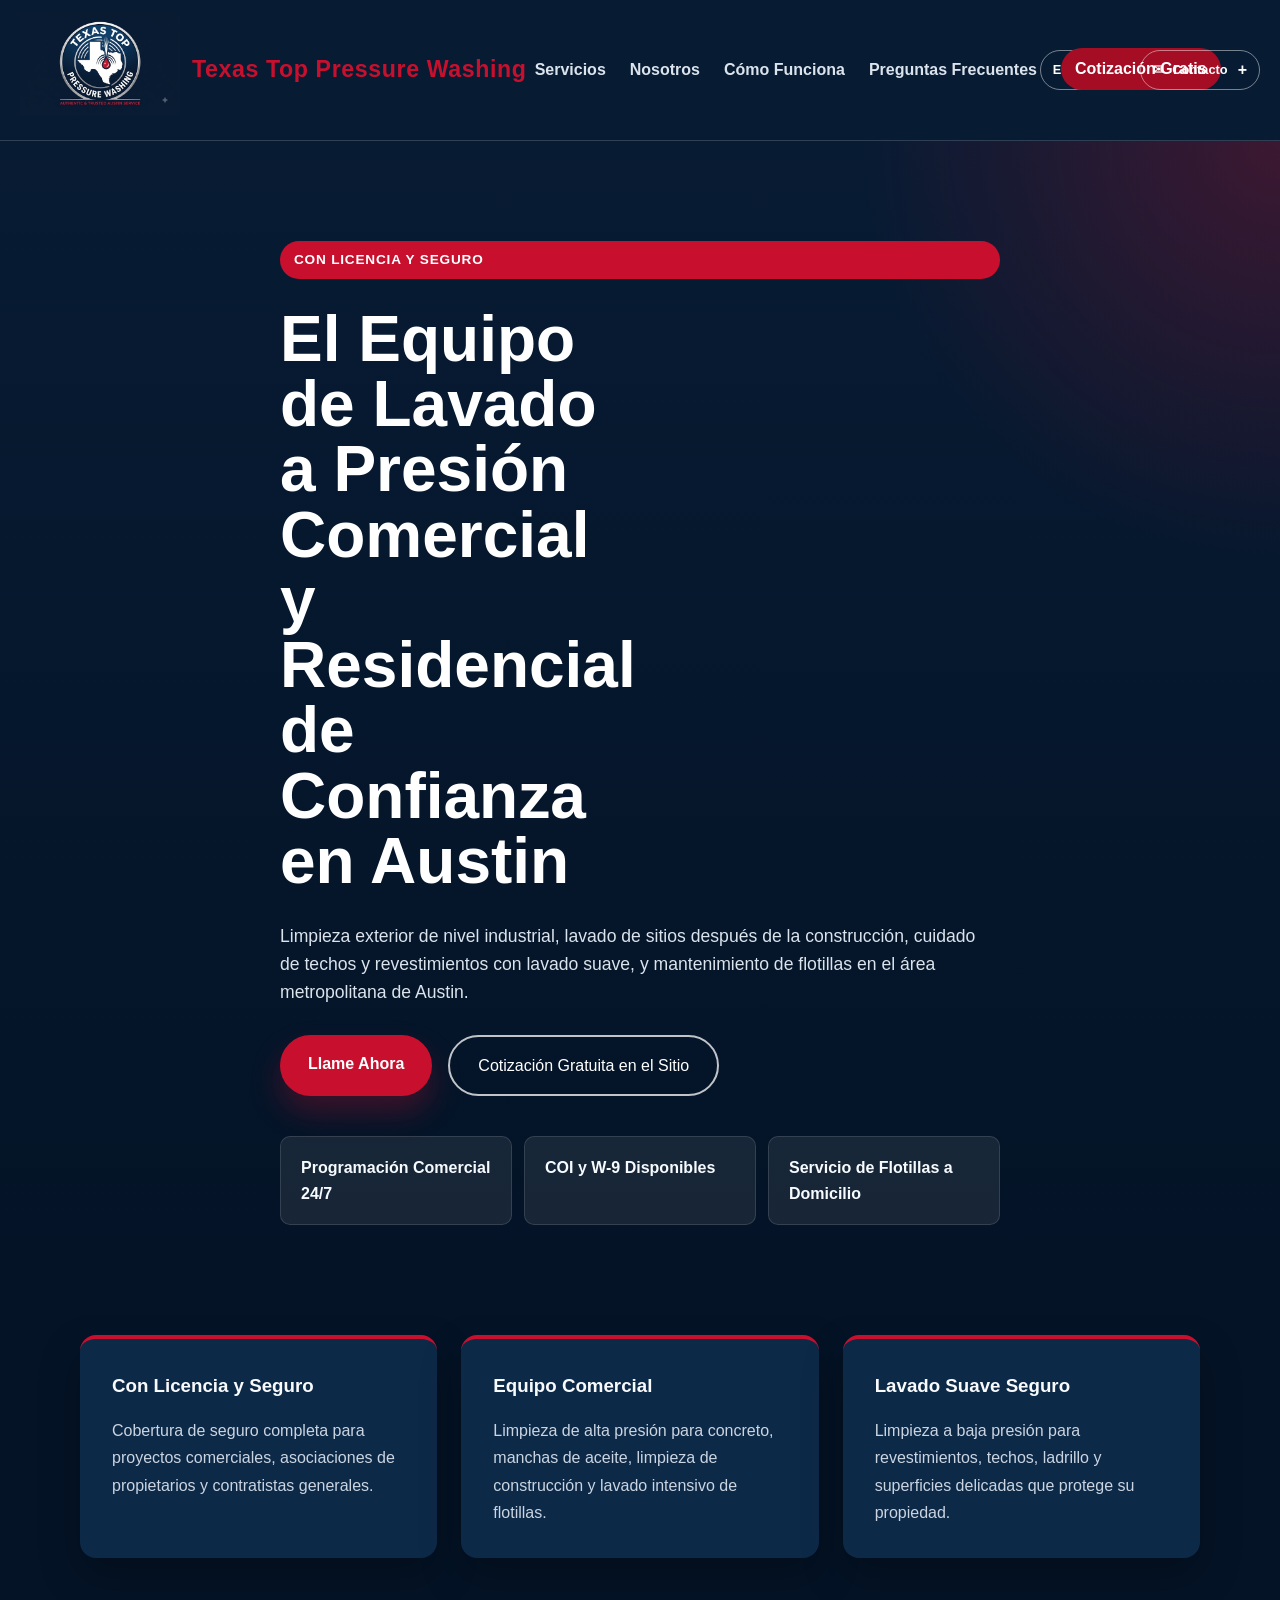
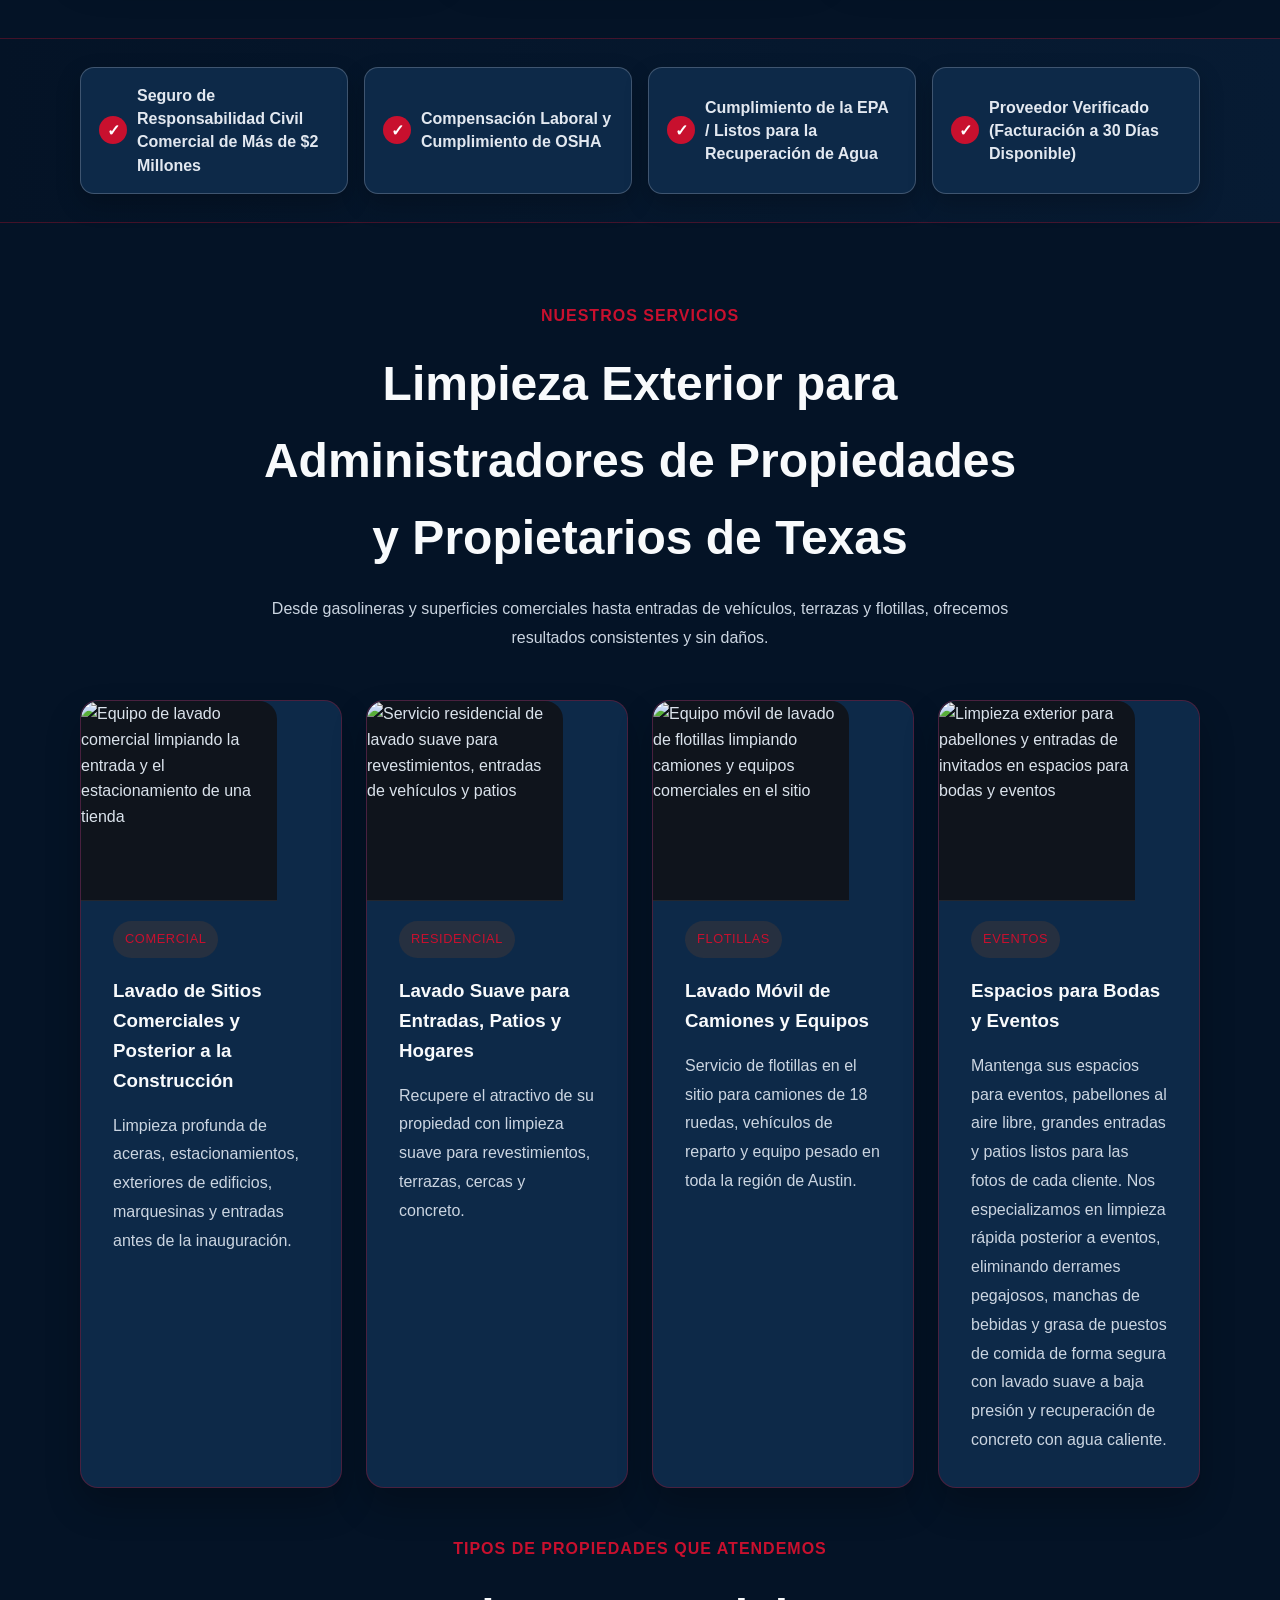
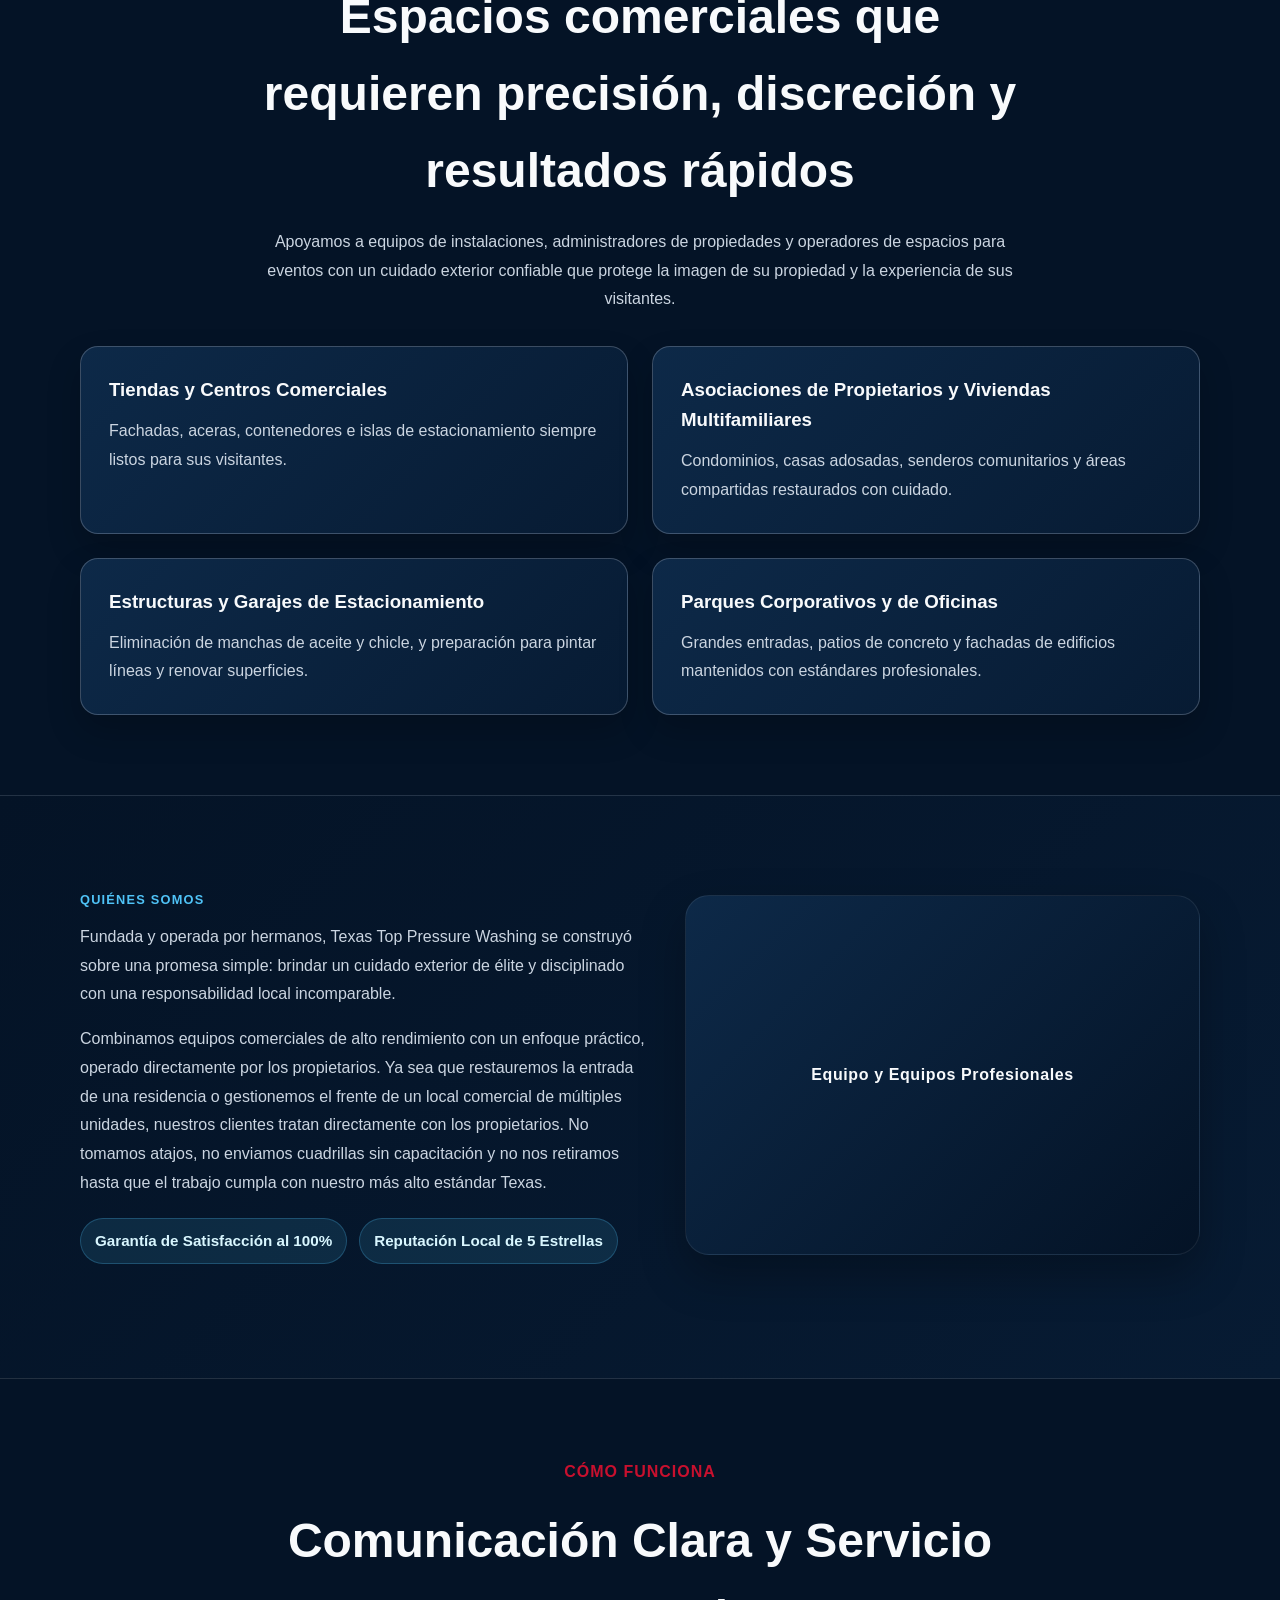
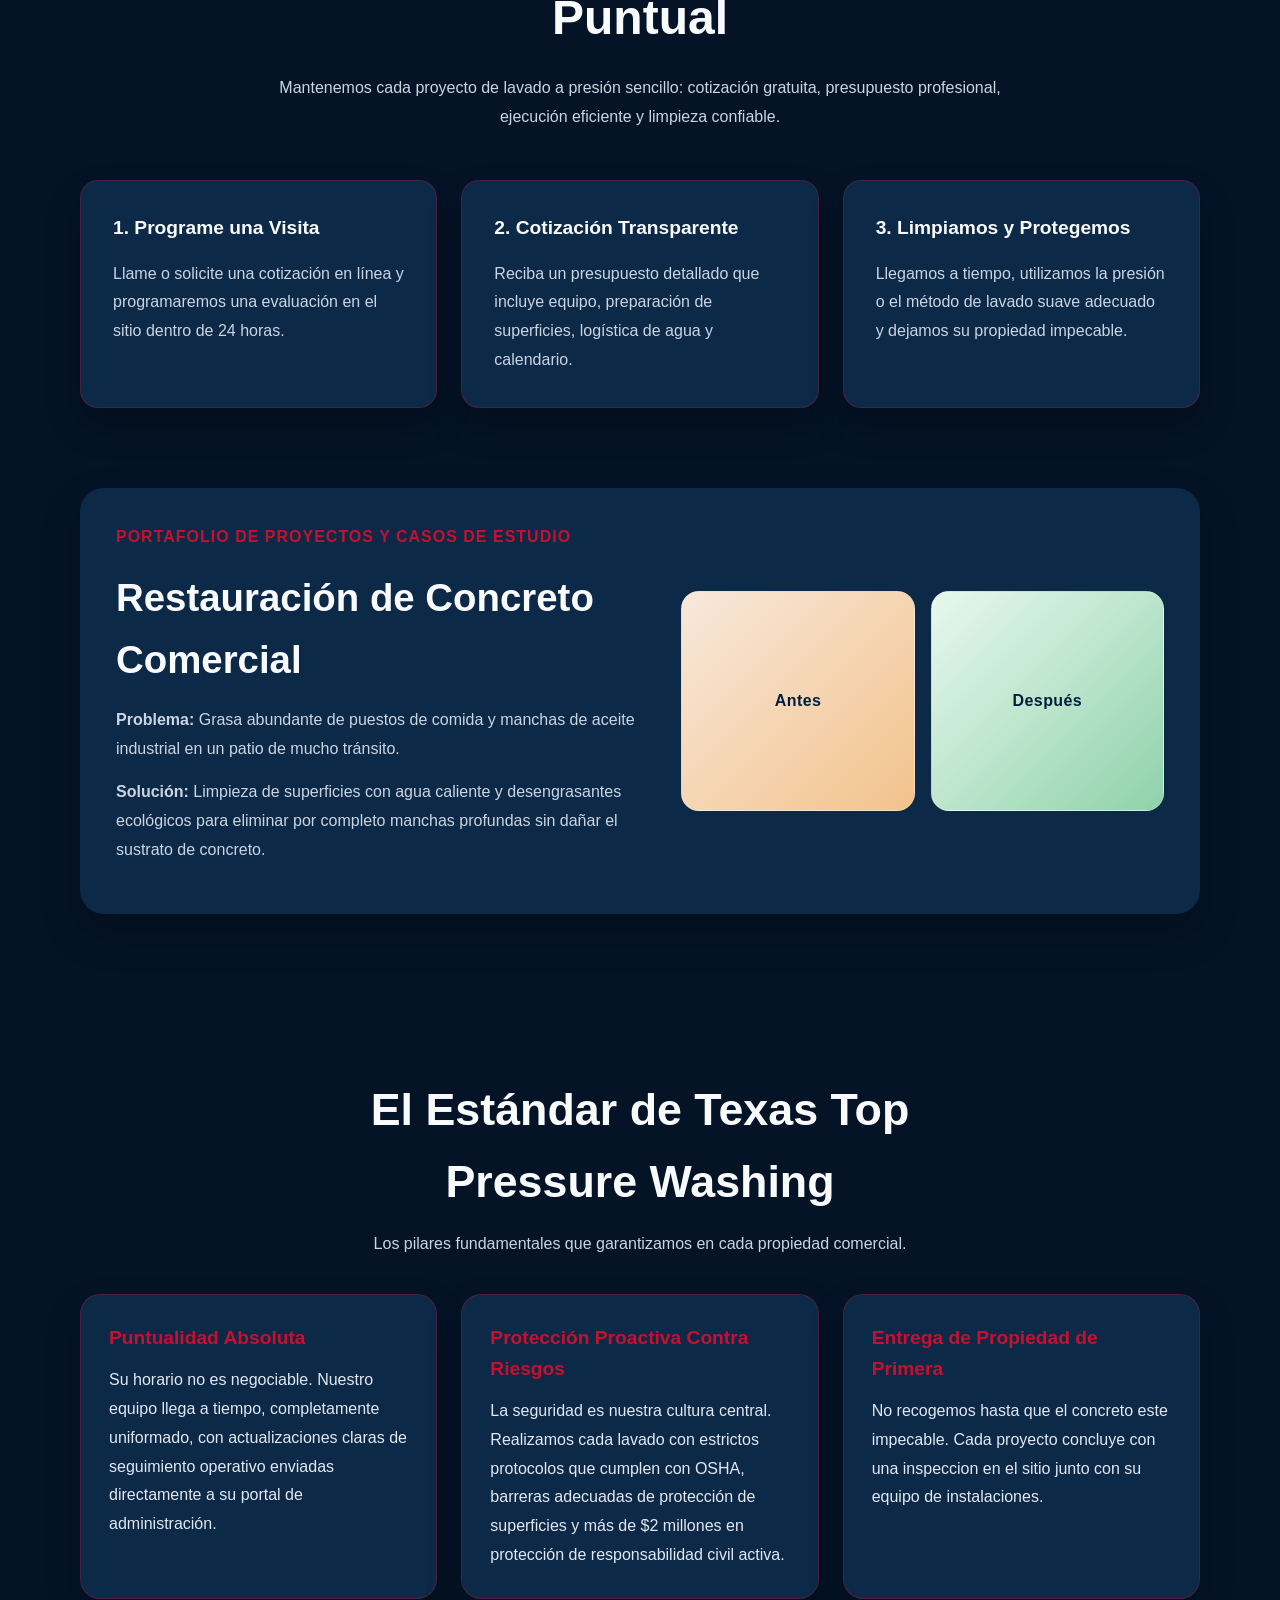
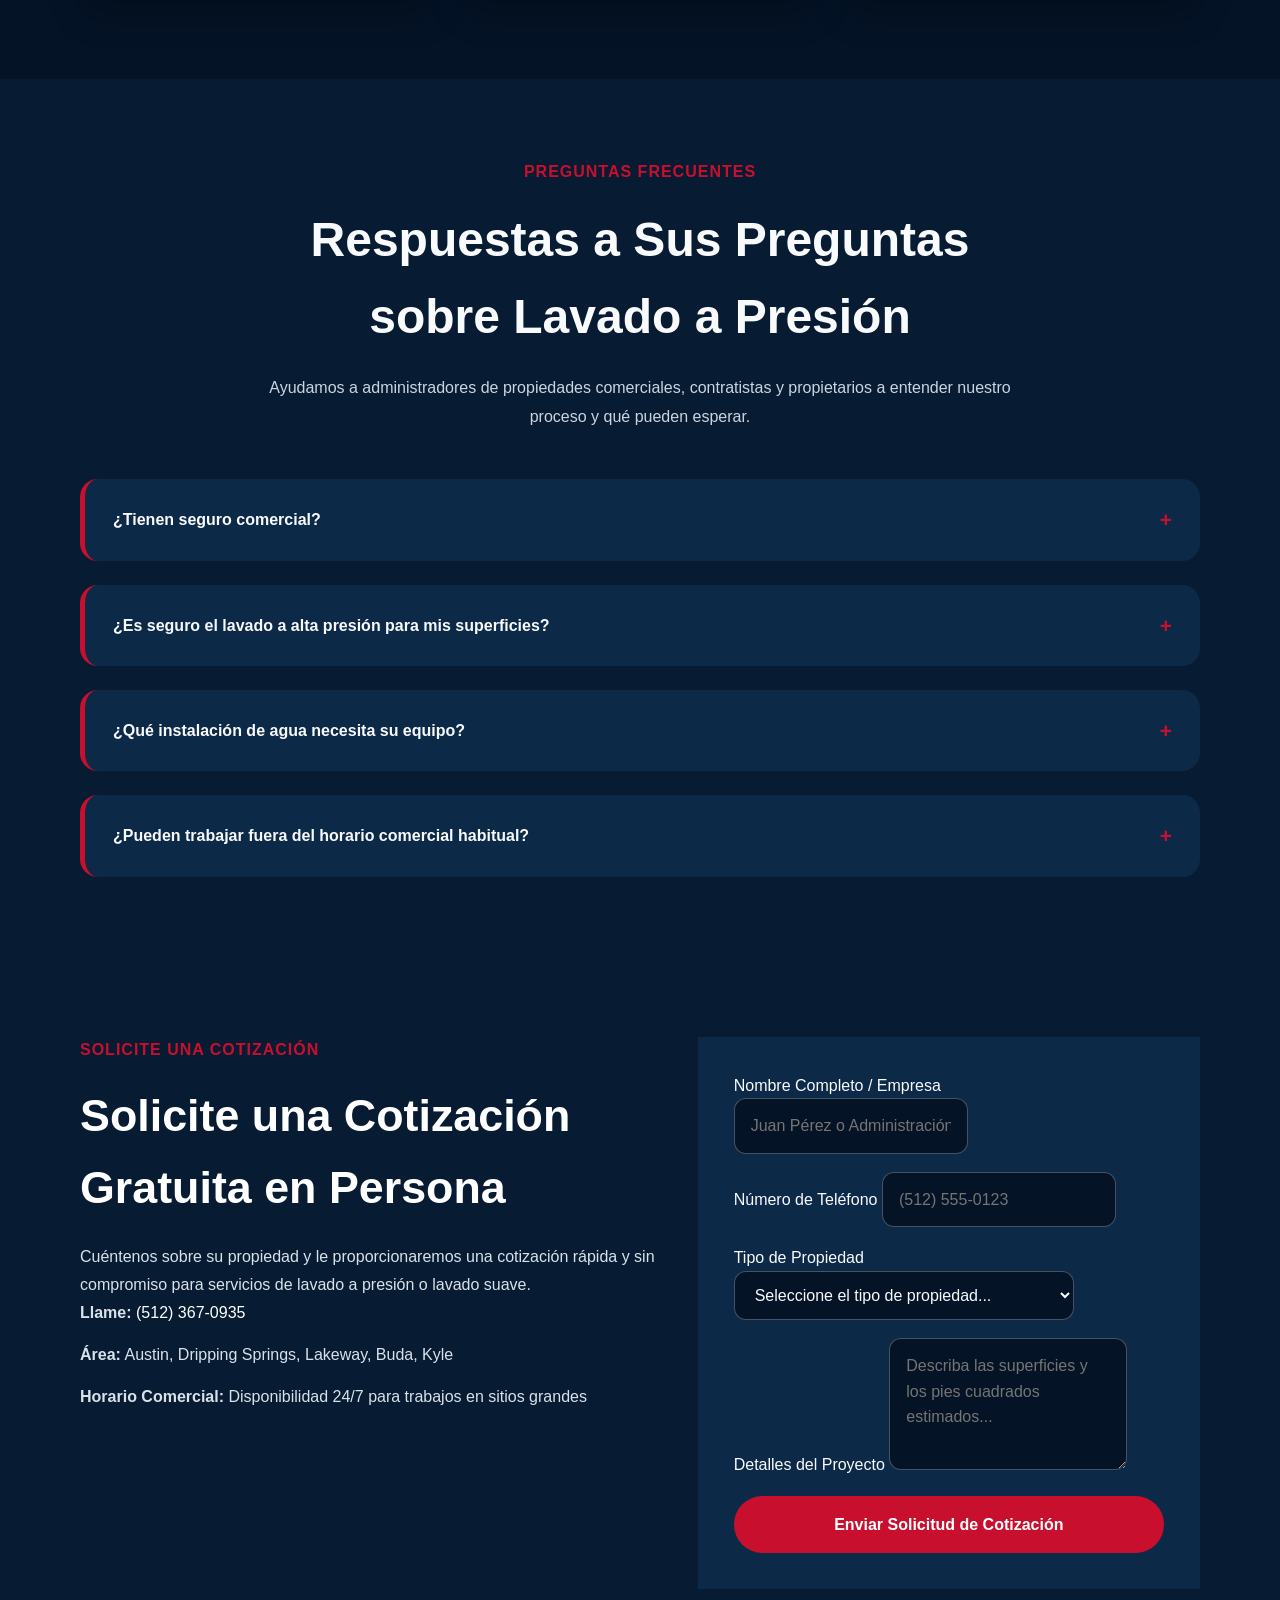
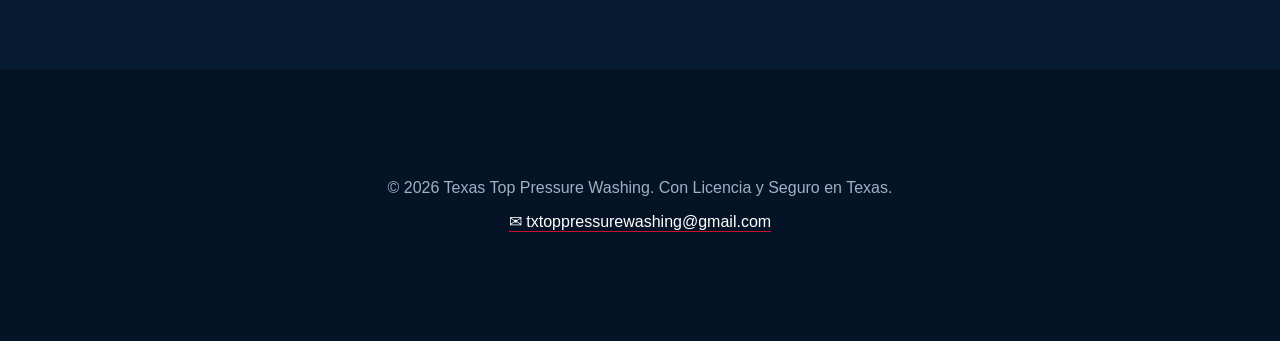
==== index.html @ 9f7b4155 "fixed tranlation issue and who we are section" ====
<!DOCTYPE html>
<html lang="es">
<head>
    <meta charset="UTF-8">
    <meta name="viewport" content="width=device-width, initial-scale=1.0">
    <meta name="description" content="Texas Top Pressure Washing ofrece limpieza exterior comercial y residencial, lavado posterior a la construcción, servicio para flotillas y lavado suave en Austin y comunidades cercanas.">
    <title>Texas Top Pressure Washing | Limpieza Comercial y Residencial en Austin</title>
    <link rel="stylesheet" href="style.css">
</head>
<body>
    <header>
        <nav class="site-nav container">
            <div class="logo">
                <img src="assets/logos /logo.png" alt="Texas Top Pressure Washing logo">
                <span>Texas Top Pressure Washing</span>
            </div>
            <div class="nav-links">
                <a href="#services">Servicios</a>
                <a href="#about">Nosotros</a>
                <a href="#process">Cómo Funciona</a>
                <a href="#faq">Preguntas Frecuentes</a>
                <a href="#quote" class="nav-quote">Cotización Gratis</a>
            </div>
            <div class="contact-actions">
                <div class="language-toggle" role="group" aria-label="Seleccionar idioma">
                    <button class="language-option" type="button" data-language="en" aria-pressed="false">EN</button>
                    <span aria-hidden="true">|</span>
                    <button class="language-option active" type="button" data-language="es" aria-pressed="true">ES</button>
                </div>
                <details class="contact-menu">
                    <summary aria-label="Abrir detalles de contacto">
                        <span aria-hidden="true">✉</span>
                        <span>Contacto</span>
                    </summary>
                    <div class="contact-menu-panel">
                        <a href="tel:5123670935" class="contact-menu-item">
                            <span aria-hidden="true">📞</span>
                            <span><strong>Llamar</strong>(512) 367-0935</span>
                        </a>
                        <a href="mailto:txtoppw@gmail.com" class="contact-menu-item">
                            <span aria-hidden="true">✉</span>
                            <span><strong>Correo electrónico</strong>txtoppw@gmail.com</span>
                        </a>
                    </div>
                </details>
            </div>
        </nav>
    </header>

    <main>
        <section id="hero" class="hero-section">
            <div class="hero-overlay"></div>
            <div class="hero-content container">
                <span class="badge">Con Licencia y Seguro</span>
                <h1>El Equipo de Lavado a Presión Comercial y Residencial de Confianza en Austin</h1>
                <p>Limpieza exterior de nivel industrial, lavado de sitios después de la construcción, cuidado de techos y revestimientos con lavado suave, y mantenimiento de flotillas en el área metropolitana de Austin.</p>
                <div class="hero-buttons">
                    <a href="tel:5123670935" class="btn-primary">Llame Ahora</a>
                    <a href="#quote" class="btn-secondary">Cotización Gratuita en el Sitio</a>
                </div>
                <div class="hero-highlights">
                    <div><strong>Programación Comercial 24/7</strong></div>
                    <div><strong>COI y W-9 Disponibles</strong></div>
                    <div><strong>Servicio de Flotillas a Domicilio</strong></div>
                </div>
            </div>
        </section>

        <section id="pillars" class="container feature-row">
            <div class="pillar">
                <h3>Con Licencia y Seguro</h3>
                <p>Cobertura de seguro completa para proyectos comerciales, asociaciones de propietarios y contratistas generales.</p>
            </div>
            <div class="pillar">
                <h3>Equipo Comercial</h3>
                <p>Limpieza de alta presión para concreto, manchas de aceite, limpieza de construcción y lavado intensivo de flotillas.</p>
            </div>
            <div class="pillar">
                <h3>Lavado Suave Seguro</h3>
                <p>Limpieza a baja presión para revestimientos, techos, ladrillo y superficies delicadas que protege su propiedad.</p>
            </div>
        </section>

        <section class="compliance-strip">
            <div class="container compliance-grid">
                <div class="compliance-card">
                    <span class="compliance-icon">✓</span>
                    <p>Seguro de Responsabilidad Civil Comercial de Más de $2 Millones</p>
                </div>
                <div class="compliance-card">
                    <span class="compliance-icon">✓</span>
                    <p>Compensación Laboral y Cumplimiento de OSHA</p>
                </div>
                <div class="compliance-card">
                    <span class="compliance-icon">✓</span>
                    <p>Cumplimiento de la EPA / Listos para la Recuperación de Agua</p>
                </div>
                <div class="compliance-card">
                    <span class="compliance-icon">✓</span>
                    <p>Proveedor Verificado (Facturación a 30 Días Disponible)</p>
                </div>
            </div>
        </section>

        <section id="services" class="container services-section">
            <div class="section-intro">
                <span class="section-label">Nuestros Servicios</span>
                <h2>Limpieza Exterior para Administradores de Propiedades y Propietarios de Texas</h2>
                <p>Desde gasolineras y superficies comerciales hasta entradas de vehículos, terrazas y flotillas, ofrecemos resultados consistentes y sin daños.</p>
            </div>

            <div class="services-grid">
                <article class="card service-card">
                    <div class="service-card-img-wrapper">
                        <img src="assets/images/services/retail-wash.jpg" alt="Equipo de lavado comercial limpiando la entrada y el estacionamiento de una tienda">
                    </div>
                    <div class="card-tag">Comercial</div>
                    <h3>Lavado de Sitios Comerciales y Posterior a la Construcción</h3>
                    <p>Limpieza profunda de aceras, estacionamientos, exteriores de edificios, marquesinas y entradas antes de la inauguración.</p>
                </article>
                <article class="card service-card">
                    <div class="service-card-img-wrapper">
                        <img src="assets/images/services/home-soft-wash.jpg" alt="Servicio residencial de lavado suave para revestimientos, entradas de vehículos y patios">
                    </div>
                    <div class="card-tag">Residencial</div>
                    <h3>Lavado Suave para Entradas, Patios y Hogares</h3>
                    <p>Recupere el atractivo de su propiedad con limpieza suave para revestimientos, terrazas, cercas y concreto.</p>
                </article>
                <article class="card service-card">
                    <div class="service-card-img-wrapper">
                        <img src="assets/images/services/fleet-wash.jpg" alt="Equipo móvil de lavado de flotillas limpiando camiones y equipos comerciales en el sitio">
                    </div>
                    <div class="card-tag">Flotillas</div>
                    <h3>Lavado Móvil de Camiones y Equipos</h3>
                    <p>Servicio de flotillas en el sitio para camiones de 18 ruedas, vehículos de reparto y equipo pesado en toda la región de Austin.</p>
                </article>
                <article class="card service-card">
                    <div class="service-card-img-wrapper">
                        <img src="assets/images/services/venue-cleaning.jpg" alt="Limpieza exterior para pabellones y entradas de invitados en espacios para bodas y eventos">
                    </div>
                    <div class="card-tag">Eventos</div>
                    <h3>Espacios para Bodas y Eventos</h3>
                    <p>Mantenga sus espacios para eventos, pabellones al aire libre, grandes entradas y patios listos para las fotos de cada cliente. Nos especializamos en limpieza rápida posterior a eventos, eliminando derrames pegajosos, manchas de bebidas y grasa de puestos de comida de forma segura con lavado suave a baja presión y recuperación de concreto con agua caliente.</p>
                </article>
            </div>

            <div class="property-types-section">
                <div class="section-intro property-types-intro">
                    <span class="section-label">Tipos de Propiedades que Atendemos</span>
                    <h2>Espacios comerciales que requieren precisión, discreción y resultados rápidos</h2>
                    <p>Apoyamos a equipos de instalaciones, administradores de propiedades y operadores de espacios para eventos con un cuidado exterior confiable que protege la imagen de su propiedad y la experiencia de sus visitantes.</p>
                </div>
                <div class="property-types-grid">
                    <article class="property-type-card">
                        <h3>Tiendas y Centros Comerciales</h3>
                        <p>Fachadas, aceras, contenedores e islas de estacionamiento siempre listos para sus visitantes.</p>
                    </article>
                    <article class="property-type-card">
                        <h3>Asociaciones de Propietarios y Viviendas Multifamiliares</h3>
                        <p>Condominios, casas adosadas, senderos comunitarios y áreas compartidas restaurados con cuidado.</p>
                    </article>
                    <article class="property-type-card">
                        <h3>Estructuras y Garajes de Estacionamiento</h3>
                        <p>Eliminación de manchas de aceite y chicle, y preparación para pintar líneas y renovar superficies.</p>
                    </article>
                    <article class="property-type-card">
                        <h3>Parques Corporativos y de Oficinas</h3>
                        <p>Grandes entradas, patios de concreto y fachadas de edificios mantenidos con estándares profesionales.</p>
                    </article>
                </div>
            </div>
        </section>

        <section id="about" class="about-section">
            <div class="container about-grid">
                <div class="about-copy">
                    <span class="about-subtitle">Quiénes Somos</span>
                    <p>Fundada y operada por hermanos, Texas Top Pressure Washing se construyó sobre una promesa simple: brindar un cuidado exterior de élite y disciplinado con una responsabilidad local incomparable.</p>
                    <p>Combinamos equipos comerciales de alto rendimiento con un enfoque práctico, operado directamente por los propietarios. Ya sea que restauremos la entrada de una residencia o gestionemos el frente de un local comercial de múltiples unidades, nuestros clientes tratan directamente con los propietarios. No tomamos atajos, no enviamos cuadrillas sin capacitación y no nos retiramos hasta que el trabajo cumpla con nuestro más alto estándar Texas.</p>
                    <div class="about-stats">
                        <div class="about-stat-pill">Garantía de Satisfacción al 100%</div>
                        <div class="about-stat-pill">Reputación Local de 5 Estrellas</div>
                    </div>
                </div>
                <div class="about-image-card" id="aboutTrigger" role="button" tabindex="0" aria-label="Mostrar nuestro equipo" aria-expanded="false">
                    <div class="about-image-placeholder">Equipo y Equipos Profesionales</div>
                </div>
            </div>

            <div class="container about-team-section">
                <div class="about-equipment-modal" id="aboutEquipmentModal" role="dialog" aria-modal="true" aria-label="Nuestro equipo">
                    <div class="about-equipment-modal-backdrop" data-close-modal></div>
                    <div class="about-equipment-modal-panel">
                        <button class="about-equipment-close" type="button" aria-label="Cerrar ventana de equipo" data-close-modal>&times;</button>
                        <div class="about-equipment-grid">
                            <article class="about-equipment-card">
                                <div class="about-equipment-visual">Equipo Industrial</div>
                                <h4>Hidrolavadora Comercial</h4>
                                <p>Máquina industrial de alto caudal para superficies grandes, suciedad difícil y trabajos con entrega rápida.</p>
                            </article>
                            <article class="about-equipment-card">
                                <div class="about-equipment-visual">Lavado Suave</div>
                                <h4>Sistema de Lavado Suave</h4>
                                <p>Sistema de baja presión diseñado para revestimientos, techos y materiales con acabados delicados.</p>
                            </article>
                            <article class="about-equipment-card">
                                <div class="about-equipment-visual">Limpiador de Superficies</div>
                                <h4>Limpiador de Superficies</h4>
                                <p>Ofrece resultados impecables y sin marcas en entradas de vehículos, aceras y superficies de concreto.</p>
                            </article>
                            <article class="about-equipment-card">
                                <div class="about-equipment-visual">Mezcla Ecológica</div>
                                <h4>Productos Químicos Ecológicos Premium</h4>
                                <p>Seguros para el paisajismo y con una limpieza potente.</p>
                            </article>
                        </div>
                    </div>
                </div>
            </div>
        </section>

        <section id="process" class="container process-section">
            <div class="section-intro">
                <span class="section-label">Cómo Funciona</span>
                <h2>Comunicación Clara y Servicio Puntual</h2>
                <p>Mantenemos cada proyecto de lavado a presión sencillo: cotización gratuita, presupuesto profesional, ejecución eficiente y limpieza confiable.</p>
            </div>

            <div class="process-grid">
                <div class="process-step">
                    <h3>1. Programe una Visita</h3>
                    <p>Llame o solicite una cotización en línea y programaremos una evaluación en el sitio dentro de 24 horas.</p>
                </div>
                <div class="process-step">
                    <h3>2. Cotización Transparente</h3>
                    <p>Reciba un presupuesto detallado que incluye equipo, preparación de superficies, logística de agua y calendario.</p>
                </div>
                <div class="process-step">
                    <h3>3. Limpiamos y Protegemos</h3>
                    <p>Llegamos a tiempo, utilizamos la presión o el método de lavado suave adecuado y dejamos su propiedad impecable.</p>
                </div>
            </div>
        </section>

        <section class="case-study-section">
            <div class="container case-study-grid">
                <div class="case-study-copy">
                    <span class="section-label">Portafolio de Proyectos y Casos de Estudio</span>
                    <h2>Restauración de Concreto Comercial</h2>
                    <p><strong>Problema:</strong> Grasa abundante de puestos de comida y manchas de aceite industrial en un patio de mucho tránsito.</p>
                    <p><strong>Solución:</strong> Limpieza de superficies con agua caliente y desengrasantes ecológicos para eliminar por completo manchas profundas sin dañar el sustrato de concreto.</p>
                </div>
                <div class="case-study-images">
                    <div class="case-study-image before-image"><span>Antes</span></div>
                    <div class="case-study-image after-image"><span>Después</span></div>
                </div>
            </div>
        </section>

        <section id="tx-standards-wrapper" class="tx-standards-wrapper">
            <div class="container">
                <div class="tx-standards-header">
                    <h2>El Estándar de Texas Top Pressure Washing</h2>
                    <p>Los pilares fundamentales que garantizamos en cada propiedad comercial.</p>
                </div>
                <div class="tx-pillar-flex-box">
                    <article class="tx-individual-pillar-card">
                        <h3>Puntualidad Absoluta</h3>
                        <p>Su horario no es negociable. Nuestro equipo llega a tiempo, completamente uniformado, con actualizaciones claras de seguimiento operativo enviadas directamente a su portal de administración.</p>
                    </article>
                    <article class="tx-individual-pillar-card">
                        <h3>Protección Proactiva Contra Riesgos</h3>
                        <p>La seguridad es nuestra cultura central. Realizamos cada lavado con estrictos protocolos que cumplen con OSHA, barreras adecuadas de protección de superficies y más de $2 millones en protección de responsabilidad civil activa.</p>
                    </article>
                    <article class="tx-individual-pillar-card">
                        <h3>Entrega de Propiedad de Primera</h3>
                        <p>No recogemos hasta que el concreto este impecable. Cada proyecto concluye con una inspeccion en el sitio junto con su equipo de instalaciones.</p>
                    </article>
                </div>
            </div>
        </section>

        <script>
            document.addEventListener('DOMContentLoaded', () => {
                const trigger = document.getElementById('aboutTrigger');
                const modal = document.getElementById('aboutEquipmentModal');
                const closeButtons = document.querySelectorAll('[data-close-modal]');

                if (trigger && modal) {
                    const openModal = () => {
                        modal.classList.add('open');
                        trigger.setAttribute('aria-expanded', 'true');
                    };

                    const closeModal = () => {
                        modal.classList.remove('open');
                        trigger.setAttribute('aria-expanded', 'false');
                    };

                    trigger.addEventListener('click', openModal);
                    trigger.addEventListener('keydown', (event) => {
                        if (event.key === 'Enter' || event.key === ' ') {
                            event.preventDefault();
                            openModal();
                        }
                    });

                    closeButtons.forEach((button) => {
                        button.addEventListener('click', closeModal);
                    });

                    modal.addEventListener('click', (event) => {
                        if (event.target === modal) {
                            closeModal();
                        }
                    });

                    document.addEventListener('keydown', (event) => {
                        if (event.key === 'Escape' && modal.classList.contains('open')) {
                            closeModal();
                        }
                    });
                }
            });
        </script>

        <section id="faq" class="faq-section">
            <div class="container">
                <div class="section-intro">
                    <span class="section-label">Preguntas Frecuentes</span>
                    <h2>Respuestas a Sus Preguntas sobre Lavado a Presión</h2>
                    <p>Ayudamos a administradores de propiedades comerciales, contratistas y propietarios a entender nuestro proceso y qué pueden esperar.</p>
                </div>

                <div class="faq-container">
                    <div class="faq-item">
                        <button class="faq-question" type="button" aria-expanded="false">
                            <span>¿Tienen seguro comercial?</span>
                            <span class="faq-icon">+</span>
                        </button>
                        <div class="faq-answer">
                            <p>Sí. Contamos con $2,000,000 de cobertura de responsabilidad civil general y podemos emitir COI y W-9 para todas las cuentas comerciales.</p>
                        </div>
                    </div>
                    <div class="faq-item">
                        <button class="faq-question" type="button" aria-expanded="false">
                            <span>¿Es seguro el lavado a alta presión para mis superficies?</span>
                            <span class="faq-icon">+</span>
                        </button>
                        <div class="faq-answer">
                            <p>Por supuesto. Combinamos limpieza a alta presión para superficies resistentes con lavado suave para revestimientos, techos y materiales delicados.</p>
                        </div>
                    </div>
                    <div class="faq-item">
                        <button class="faq-question" type="button" aria-expanded="false">
                            <span>¿Qué instalación de agua necesita su equipo?</span>
                            <span class="faq-icon">+</span>
                        </button>
                        <div class="faq-answer">
                            <p>La mayoría de los trabajos utilizan una conexión de manguera en el sitio. Las ubicaciones remotas pueden recibir servicio con suministro móvil de agua cuando sea necesario.</p>
                        </div>
                    </div>
                    <div class="faq-item">
                        <button class="faq-question" type="button" aria-expanded="false">
                            <span>¿Pueden trabajar fuera del horario comercial habitual?</span>
                            <span class="faq-icon">+</span>
                        </button>
                        <div class="faq-answer">
                            <p>Sí. Ofrecemos programación temprano por la mañana, durante la noche y los fines de semana para minimizar las interrupciones en sus operaciones.</p>
                        </div>
                    </div>
                </div>
            </div>
        </section>

        <section id="quote" class="quote-section">
            <div class="container quote-container">
                <div class="quote-copy">
                    <span class="section-label">Solicite una Cotización</span>
                    <h2>Solicite una Cotización Gratuita en Persona</h2>
                    <p>Cuéntenos sobre su propiedad y le proporcionaremos una cotización rápida y sin compromiso para servicios de lavado a presión o lavado suave.</p>
                    <div class="contact-methods">
                        <p><strong>Llame:</strong> <a href="tel:5123670935">(512) 367-0935</a></p>
                        <p><strong>Área:</strong> Austin, Dripping Springs, Lakeway, Buda, Kyle</p>
                        <p><strong>Horario Comercial:</strong> Disponibilidad 24/7 para trabajos en sitios grandes</p>
                    </div>
                </div>

                <div class="quote-form-box">
                    <form action="#" method="POST" class="quote-form">
                        <div class="form-group">
                            <label for="name">Nombre Completo / Empresa</label>
                            <input type="text" id="name" required placeholder="Juan Pérez o Administración de Propiedades Acme">
                        </div>
                        <div class="form-group">
                            <label for="phone">Número de Teléfono</label>
                            <input type="tel" id="phone" required placeholder="(512) 555-0123">
                        </div>
                        <div class="form-group">
                            <label for="property-type">Tipo de Propiedad</label>
                            <select id="property-type" required>
                                <option value="" disabled selected>Seleccione el tipo de propiedad...</option>
                                <option value="commercial">Comercial / Posterior a la Construcción</option>
                                <option value="residential">Residencial / Asociación de Propietarios</option>
                                <option value="fleet">Flotilla / Equipo</option>
                            </select>
                        </div>
                        <div class="form-group">
                            <label for="message">Detalles del Proyecto</label>
                            <textarea id="message" rows="4" required placeholder="Describa las superficies y los pies cuadrados estimados..."></textarea>
                        </div>
                        <button type="submit" class="btn-submit">Enviar Solicitud de Cotización</button>
                    </form>
                </div>
            </div>
        </section>
    </main>

    <footer class="site-footer">
        <div class="container">
            <p>&copy; 2026 Texas Top Pressure Washing. Con Licencia y Seguro en Texas.</p>
            <a href="mailto:txtoppressurewashing@gmail.com" class="footer-email">✉ txtoppressurewashing@gmail.com</a>
        </div>
    </footer>

    <div id="service-modal" class="service-modal-overlay" aria-hidden="true">
        <div class="modal-content" role="dialog" aria-modal="true" aria-labelledby="modal-title">
            <h2 id="modal-title">Servicio Destacado</h2>
            <p id="modal-description">Aquí aparecerá información detallada sobre el servicio comercial.</p>
            <button class="modal-close-btn" type="button">Cerrar</button>
        </div>
    </div>

    <script>
        const navLinks = Array.from(document.querySelectorAll('.nav-links a[href^="#"]'));
        const sections = navLinks
            .map((link) => link.getAttribute('href'))
            .filter(Boolean)
            .map((href) => document.querySelector(href))
            .filter(Boolean);

        if (sections.length) {
            const observer = new IntersectionObserver(
                (entries) => {
                    entries.forEach((entry) => {
                        if (entry.isIntersecting) {
                            navLinks.forEach((link) => {
                                const isActive = link.getAttribute('href') === `#${entry.target.id}`;
                                link.classList.toggle('active', isActive);
                            });
                        }
                    });
                },
                {
                    rootMargin: '-20% 0px -55% 0px',
                    threshold: 0.2
                }
            );

            sections.forEach((section) => observer.observe(section));
        }

        const serviceCards = Array.from(document.querySelectorAll('.service-card'));
        const modalOverlay = document.getElementById('service-modal');
        const modalTitle = document.getElementById('modal-title');
        const modalDescription = document.getElementById('modal-description');
        const closeButton = modalOverlay.querySelector('.modal-close-btn');

        const serviceDetails = [
            {
                es: { title: 'Lavado de Sitios Comerciales y Posterior a la Construcción', description: 'Ayudamos a centros comerciales, nuevos desarrollos y administradores de propiedades a restaurar rápidamente entradas, aceras y fachadas después de la construcción, una renovación o acumulación estacional. Nuestros equipos ofrecen una ejecución rápida y por etapas, con mínima interrupción para inquilinos y visitantes.' },
                en: { title: 'Commercial and Post-Construction Site Washing', description: 'We help shopping centers, new developments, and property managers quickly restore entrances, sidewalks, and facades after construction, renovations, or seasonal buildup. Our crews work quickly in phases with minimal disruption to tenants and visitors.' }
            },
            {
                es: { title: 'Lavado Suave para Entradas, Patios y Hogares', description: 'Nuestro método de lavado suave elimina algas, moho y suciedad superficial sin dañar revestimientos delicados, concreto decorativo ni acabados exteriores. Es ideal para propiedades residenciales que requieren un acabado impecable y protegido.' },
                en: { title: 'Soft Washing for Driveways, Patios, and Homes', description: 'Our soft-washing method removes algae, mold, and surface grime without damaging delicate siding, decorative concrete, or exterior finishes. It is ideal for residential properties that need a clean, protected finish.' }
            },
            {
                es: { title: 'Lavado Móvil de Camiones y Equipos', description: 'Llevamos limpieza de alto rendimiento directamente a su patio de flotillas o sitio de trabajo, eliminando película de carretera, grasa y suciedad difícil de camiones, remolques y equipo pesado con métodos seguros de grado comercial.' },
                en: { title: 'Mobile Truck and Equipment Washing', description: 'We bring high-performance cleaning directly to your fleet yard or job site, removing road film, grease, and stubborn grime from trucks, trailers, and heavy equipment with safe commercial-grade methods.' }
            },
            {
                es: { title: 'Espacios para Bodas y Eventos', description: 'Nos especializamos en la limpieza rápida posterior a eventos para espacios premium, manteniendo grandes entradas, patios, pabellones y áreas de invitados listos para fotografiar en la próxima celebración. Nuestro equipo elimina derrames, residuos y grasa de forma segura sin dañar los acabados delicados.' },
                en: { title: 'Wedding and Event Venues', description: 'We specialize in rapid post-event cleaning for premium venues, keeping grand entrances, patios, pavilions, and guest areas ready for the next celebration. Our crew safely removes spills, debris, and grease without damaging delicate finishes.' }
            }
        ];

        function openModal(serviceIndex) {
            const language = document.documentElement.lang === 'en' ? 'en' : 'es';
            const detail = (serviceDetails[serviceIndex] || serviceDetails[0])[language];
            modalTitle.textContent = detail.title;
            modalDescription.textContent = detail.description;
            modalOverlay.classList.add('active');
            modalOverlay.setAttribute('aria-hidden', 'false');
        }

        function closeModal() {
            modalOverlay.classList.remove('active');
            modalOverlay.setAttribute('aria-hidden', 'true');
        }

        serviceCards.forEach((card, index) => {
            card.addEventListener('click', () => {
                openModal(index);
            });
        });

        closeButton.addEventListener('click', closeModal);

        modalOverlay.addEventListener('click', (event) => {
            if (event.target === modalOverlay) {
                closeModal();
            }
        });

        document.addEventListener('keydown', (event) => {
            if (event.key === 'Escape') {
                closeModal();
            }
        });

        const faqButtons = Array.from(document.querySelectorAll('.faq-question'));

        faqButtons.forEach((button) => {
            button.addEventListener('click', () => {
                const isActive = button.classList.contains('active');

                faqButtons.forEach((item) => {
                    item.classList.remove('active');
                    item.setAttribute('aria-expanded', 'false');
                    const answer = item.nextElementSibling;
                    if (answer) {
                        answer.classList.remove('open');
                    }
                });

                if (!isActive) {
                    button.classList.add('active');
                    button.setAttribute('aria-expanded', 'true');
                    const answer = button.nextElementSibling;
                    if (answer) {
                        answer.classList.add('open');
                    }
                }
            });
        });

        const languageButtons = Array.from(document.querySelectorAll('[data-language]'));
        const translationKey = (text) => text
            .normalize('NFD')
            .replace(/[\u0300-\u036f]/g, '');
        const translations = {
            en: Object.fromEntries([
            ['Servicios', 'Services'], ['Nosotros', 'About'], ['Como Funciona', 'How It Works'], ['Preguntas Frecuentes', 'FAQ'], ['Contacto', 'Contact'],
            ['Con Licencia y Seguro', 'Fully Licensed & Insured'], ['El Equipo de Lavado a Presion Comercial y Residencial de Confianza en Austin', "Austin's Trusted Commercial & Residential Pressure Washing Team"], ['Limpieza exterior de nivel industrial, lavado de sitios despues de la construccion, cuidado de techos y revestimientos con lavado suave, y mantenimiento de flotillas en el area metropolitana de Austin.', 'Industrial-grade exterior cleaning, post-construction washing, soft-wash roof and siding care, and fleet maintenance throughout the Austin metro area.'], ['Llame Ahora', 'Call Now'], ['Cotizacion Gratuita en el Sitio', 'Free On-Site Quote'], ['Programacion Comercial 24/7', '24/7 Commercial Scheduling'], ['COI y W-9 Disponibles', 'COI & W-9 Available'], ['Servicio de Flotillas a Domicilio', 'Mobile Fleet Service'],
            ['Cobertura de seguro completa para proyectos comerciales, asociaciones de propietarios y contratistas generales.', 'Full insurance coverage for commercial projects, homeowners associations, and general contractors.'], ['Equipo Comercial', 'Commercial Equipment'], ['Limpieza de alta presion para concreto, manchas de aceite, limpieza de construccion y lavado intensivo de flotillas.', 'High-pressure cleaning for concrete, oil stains, construction cleanup, and intensive fleet washing.'], ['Lavado Suave Seguro', 'Safe Soft Washing'], ['Limpieza a baja presion para revestimientos, techos, ladrillo y superficies delicadas que protege su propiedad.', 'Low-pressure cleaning for siding, roofs, brick, and delicate surfaces that protects your property.'],
            ['Seguro de Responsabilidad Civil Comercial de Mas de $2 Millones', 'More Than $2 Million in Commercial General Liability Coverage'], ['Compensacion Laboral y Cumplimiento de OSHA', 'Workers Compensation and OSHA Compliance'], ['Cumplimiento de EPA / Listos para Recuperacion de Agua', 'EPA Compliant / Water Recovery Ready'], ['Proveedor Verificado (Facturacion a 30 Dias Disponible)', 'Verified Vendor (Net-30 Billing Available)'],
            ['Nuestros Servicios', 'Our Services'], ['Limpieza Exterior para Administradores de Propiedades y Propietarios de Texas', 'Exterior Cleaning for Texas Property Managers and Owners'], ['Desde gasolineras y superficies comerciales hasta entradas de vehiculos, terrazas y flotillas, ofrecemos resultados consistentes sin danos.', 'From gas stations and commercial surfaces to driveways, patios, and fleets, we deliver consistent results without damage.'], ['Comercial', 'Commercial'], ['Lavado de Sitios Comerciales y Posterior a la Construccion', 'Commercial and Post-Construction Site Washing'], ['Limpieza profunda de aceras, estacionamientos, exteriores de edificios, marquesinas y entradas antes de la inauguracion.', 'Deep cleaning for sidewalks, parking lots, building exteriors, canopies, and entryways before opening day.'], ['Residencial', 'Residential'], ['Lavado Suave para Entradas, Patios y Hogares', 'Soft Washing for Driveways, Patios, and Homes'], ['Recupere el atractivo de su propiedad con limpieza suave para revestimientos, entradas de vehiculos, terrazas, cercas y concreto.', 'Restore your propertys curb appeal with soft washing for siding, driveways, patios, fences, and concrete.'], ['Flotillas', 'Fleet'], ['Lavado Movil de Camiones y Equipos', 'Mobile Truck and Equipment Washing'], ['Servicio de flotillas en el sitio para camiones de 18 ruedas, vehiculos de reparto y equipo pesado en toda la region de Austin.', 'On-site fleet service for 18-wheelers, delivery vehicles, and heavy equipment throughout the Austin region.'], ['Eventos', 'Venues'], ['Espacios para Bodas y Eventos', 'Wedding and Event Venues'], ['Mantenga sus espacios para eventos, pabellones al aire libre, grandes entradas y patios listos para las fotos de cada cliente. Nos especializamos en limpieza rapida posterior a eventos, eliminando derrames pegajosos, manchas de bebidas y grasa de puestos de comida de forma segura con lavado suave a baja presion y recuperacion de concreto con agua caliente.', 'Keep your event spaces, outdoor pavilions, grand entrances, and patios ready for every clients photos. We specialize in rapid post-event cleaning, safely removing sticky spills, beverage stains, and food-vendor grease with low-pressure soft washing and hot-water concrete recovery.'],
            ['Tipos de Propiedades que Atendemos', 'Property Types We Serve'], ['Espacios comerciales que requieren precision, discrecion y resultados rapidos', 'Commercial Spaces That Require Precision, Discretion, and Fast Results'], ['Apoyamos a equipos de instalaciones, administradores de propiedades y operadores de espacios para eventos con un cuidado exterior confiable que protege la imagen de su propiedad y la experiencia de sus visitantes.', 'We support facilities teams, property managers, and event-venue operators with reliable exterior care that protects their property image and visitor experience.'], ['Tiendas y Centros Comerciales', 'Retail Stores and Shopping Centers'], ['Fachadas, aceras, contenedores e islas de estacionamiento siempre listos para sus visitantes.', 'Facades, sidewalks, dumpsters, and parking islands kept ready for your visitors.'], ['Asociaciones de Propietarios y Viviendas Multifamiliares', 'Homeowners Associations and Multifamily Housing'], ['Condominios, casas adosadas, senderos comunitarios y areas compartidas restaurados con cuidado.', 'Condominiums, townhomes, community paths, and shared areas restored with care.'], ['Estructuras y Garajes de Estacionamiento', 'Parking Structures and Garages'], ['Eliminacion de manchas de aceite y chicle, y preparacion para pintar lineas y renovar superficies.', 'Oil-stain and gum removal, plus preparation for line painting and surface renewal.'], ['Parques Corporativos y de Oficinas', 'Corporate and Office Parks'], ['Grandes entradas, patios de concreto y fachadas de edificios mantenidos con estandares profesionales.', 'Grand entrances, concrete patios, and building facades maintained to professional standards.'],
            ['Quienes Somos', 'Who We Are'], ['El Estandar Texas Top', 'The Texas Top Standard'], ['Fundada y operada por hermanos, Texas Top Pressure Washing se construyo sobre una promesa simple: brindar un cuidado exterior de elite y disciplinado con una responsabilidad local incomparable.', 'Founded and operated by brothers, Texas Top Pressure Washing was built on a simple promise: delivering elite, disciplined exterior care with unmatched local accountability.'], ['Combinamos equipos comerciales de alto rendimiento con un enfoque practico, operado directamente por los propietarios. Ya sea que restauremos la entrada de una residencia o gestionemos el frente de un local comercial de multiples unidades, nuestros clientes tratan directamente con los propietarios. No tomamos atajos, no enviamos cuadrillas sin capacitacion y no nos retiramos hasta que el trabajo cumpla con nuestro mas alto estandar Texas.', "We combine high-performance, commercial-grade equipment with a hands-on, owner-operated approach. Whether we are restoring a residential driveway or managing a multi-unit commercial storefront, our clients deal directly with the owners. We don't cut corners, we don't dispatch untrained crews, and we don't leave until the job meets our highest Texas standard."], ['Garantia de Satisfaccion al 100%', '100% Satisfaction Guarantee'], ['Reputacion Local de 5 Estrellas', '5-Star Local Reputation'], ['Equipo y Equipos Profesionales', 'Professional Team and Equipment'], ['Equipo Industrial', 'Industrial Equipment'], ['Hidrolavadora Comercial', 'Commercial Pressure Washer'], ['Maquina industrial de alto caudal para superficies grandes, suciedad dificil y trabajos con entrega rapida.', 'High-flow industrial machine for large surfaces, tough grime, and fast-turnaround work.'], ['Lavado Suave', 'Soft Washing'], ['Sistema de Lavado Suave', 'Soft-Wash System'], ['Sistema de baja presion disenado para revestimientos, techos y materiales con acabados delicados.', 'Low-pressure system designed for siding, roofs, and materials with delicate finishes.'], ['Limpiador de Superficies', 'Surface Cleaner'], ['Ofrece resultados impecables y sin marcas en entradas de vehiculos, aceras y superficies de concreto.', 'Delivers spotless, streak-free results on driveways, sidewalks, and concrete surfaces.'], ['Mezcla Ecologica', 'Eco-Friendly Mix'], ['Productos Quimicos Ecologicos Premium', 'Premium Eco-Friendly Chemicals'], ['Seguros para el paisajismo y con una limpieza potente.', 'Safe for landscaping with powerful cleaning performance.'],
            ['Comunicacion Clara y Servicio Puntual', 'Clear Communication and On-Time Service'], ['Mantenemos cada proyecto de lavado a presion sencillo: cotizacion gratuita, presupuesto profesional, ejecucion eficiente y limpieza confiable.', 'We keep every pressure-washing project simple: a free quote, professional estimate, efficient execution, and reliable cleaning.'], ['1. Programe una Visita', '1. Schedule a Walkthrough'], ['Llame o solicite una cotizacion en linea y programaremos una evaluacion en el sitio dentro de 24 horas.', 'Call or request a quote online, and we will schedule an on-site assessment within 24 hours.'], ['2. Cotizacion Transparente', '2. Transparent Quote'], ['Reciba un presupuesto detallado que incluye equipo, preparacion de superficies, logistica de agua y calendario.', 'Receive a detailed estimate covering equipment, surface preparation, water logistics, and scheduling.'], ['3. Limpiamos y Protegemos', '3. Clean and Protect'], ['Llegamos a tiempo, utilizamos la presion o el metodo de lavado suave adecuado y dejamos su propiedad impecable.', 'We arrive on time, use the right pressure or soft-wash method, and leave your property spotless.'],
            ['Portafolio de Proyectos y Casos de Estudio', 'Project Portfolio and Case Studies'], ['Restauracion de Concreto Comercial', 'Commercial Concrete Restoration'], ['Problema:', 'Problem:'], ['Grasa abundante de puestos de comida y manchas de aceite industrial en un patio de mucho transito.', 'Heavy food-vendor grease and industrial oil stains on a high-traffic patio.'], ['Solucion:', 'Solution:'], ['Limpieza de superficies con agua caliente y desengrasantes ecologicos para eliminar por completo manchas profundas sin danar el sustrato de concreto.', 'Hot-water surface cleaning and eco-friendly degreasers to fully remove deep stains without damaging the concrete substrate.'], ['Antes', 'Before'], ['Despues', 'After'], ['Los pilares fundamentales que garantizamos en cada propiedad comercial.', 'The core pillars we guarantee at every commercial property.'], ['Puntualidad Absoluta', 'Absolute Punctuality'], ['Su horario no es negociable. Nuestro equipo llega a tiempo, completamente uniformado, con actualizaciones claras de seguimiento operativo enviadas directamente a su portal de administracion.', 'Your schedule is not negotiable. Our crew arrives on time in full uniform, with clear operational updates sent directly to your management portal.'], ['Proteccion Proactiva Contra Riesgos', 'Proactive Risk Protection'], ['La seguridad es nuestra cultura central. Realizamos cada lavado con estrictos protocolos que cumplen con OSHA, barreras adecuadas de proteccion de superficies y mas de $2 millones en proteccion de responsabilidad civil activa.', 'Safety is central to our culture. We complete every wash with strict OSHA-compliant protocols, proper surface-protection barriers, and more than $2 million in active liability coverage.'], ['Entrega de Propiedad de Primera', 'First-Class Property Handoff'], ['No recogemos hasta que el concreto este impecable. Cada proyecto concluye con una inspeccion en el sitio junto con su equipo de instalaciones.', 'We do not pack up until the concrete is spotless. Every project concludes with an on-site inspection alongside your facilities team.'],
            ['Respuestas a Sus Preguntas sobre Lavado a Presion', 'Answers to Your Pressure Washing Questions'], ['Ayudamos a administradores de propiedades comerciales, contratistas y propietarios a entender nuestro proceso y que pueden esperar.', 'We help commercial property managers, contractors, and owners understand our process and what to expect.'], ['Tienen seguro comercial?', 'Do You Carry Commercial Insurance?'], ['Si. Contamos con $2,000,000 de cobertura de responsabilidad civil general y podemos emitir COI y W-9 para todas las cuentas comerciales.', 'Yes. We carry $2,000,000 in general liability coverage and can provide COI and W-9 documents for every commercial account.'], ['Es seguro el lavado a alta presion para mis superficies?', 'Is High-Pressure Washing Safe for My Surfaces?'], ['Por supuesto. Combinamos limpieza a alta presion para superficies resistentes con lavado suave para revestimientos, techos y materiales delicados.', 'Absolutely. We combine high-pressure cleaning for durable surfaces with soft washing for siding, roofs, and delicate materials.'], ['Que instalacion de agua necesita su equipo?', 'What Water Setup Does Your Team Need?'], ['La mayoria de los trabajos utilizan una conexion de manguera en el sitio. Las ubicaciones remotas pueden recibir servicio con suministro movil de agua cuando sea necesario.', 'Most jobs use an on-site hose connection. Remote locations can be served with a mobile water supply when needed.'], ['Pueden trabajar fuera del horario comercial habitual?', 'Can You Work Outside Regular Business Hours?'], ['Si. Ofrecemos programacion temprano por la manana, durante la noche y los fines de semana para minimizar las interrupciones en sus operaciones.', 'Yes. We offer early-morning, overnight, and weekend scheduling to minimize disruption to your operations.'],
            ['Solicite una Cotizacion', 'Request a Quote'], ['Solicite una Cotizacion Gratuita en Persona', 'Request a Free In-Person Estimate'], ['Cuentenos sobre su propiedad y le proporcionaremos una cotizacion rapida y sin compromiso para servicio de lavado a presion o lavado suave.', 'Tell us about your property, and we will provide a fast, no-obligation quote for pressure-washing or soft-washing service.'], ['Llame:', 'Call:'], ['Area:', 'Service Area:'], ['Horario Comercial:', 'Business Hours:'], ['Disponibilidad 24/7 para trabajos en sitios grandes', '24/7 availability for large-site jobs'], ['Nombre Completo / Empresa', 'Full Name / Company'], ['Numero de Telefono', 'Phone Number'], ['Tipo de Propiedad', 'Property Type'], ['Detalles del Proyecto', 'Project Details'], ['Enviar Solicitud de Cotizacion', 'Submit Quote Request'], ['Seleccione el tipo de propiedad...', 'Select a property type...'], ['Comercial / Posterior a la Construccion', 'Commercial / Post-Construction'], ['Residencial / Asociacion de Propietarios', 'Residential / Homeowners Association'], ['Flotilla / Equipo', 'Fleet / Equipment'], ['Cerrar', 'Close'], ['Servicio Destacado', 'Featured Service'], ['Aqui aparecera informacion detallada sobre el servicio comercial.', 'Detailed information about the commercial service will appear here.'], ['Texas Top Pressure Washing | Limpieza Comercial y Residencial en Austin', 'Texas Top Pressure Washing | Commercial and Residential Cleaning in Austin'], ['Texas Top Pressure Washing ofrece limpieza exterior comercial y residencial, lavado posterior a la construccion, servicio para flotillas y lavado suave en Austin y comunidades cercanas.', 'Texas Top Pressure Washing provides commercial and residential exterior cleaning, post-construction washing, fleet service, and soft washing in Austin and nearby communities.'], ['© 2026 Texas Top Pressure Washing. Con Licencia y Seguro en Texas.', '© 2026 Texas Top Pressure Washing. Fully Licensed and Insured in Texas.'], ['Juan Perez o Administracion de Propiedades Acme', 'John Smith or Acme Property Management'], ['Describa las superficies y los pies cuadrados estimados...', 'Describe the surfaces and estimated square footage...'], ['Enviar correo a Texas Top Pressure Washing', 'Email Texas Top Pressure Washing'], ['Mostrar nuestro equipo', 'Show our equipment'], ['Nuestro equipo', 'Our equipment'], ['Cerrar ventana de equipo', 'Close equipment window']
            , ['Cómo Funciona', 'How It Works'],
            ['El Equipo de Lavado a Presión Comercial y Residencial de Confianza en Austin', "Austin's Trusted Commercial & Residential Pressure Washing Team"],
            ['Limpieza exterior de nivel industrial, lavado de sitios después de la construcción, cuidado de techos y revestimientos con lavado suave, y mantenimiento de flotillas en el área metropolitana de Austin.', 'Industrial-grade exterior cleaning, post-construction washing, soft-wash roof and siding care, and fleet maintenance throughout the Austin metro area.'],
            ['Cotización Gratuita en el Sitio', 'Free On-Site Quote'],
            ['Programación Comercial 24/7', '24/7 Commercial Scheduling'],
            ['Limpieza de alta presión para concreto, manchas de aceite, limpieza de construcción y lavado intensivo de flotillas.', 'High-pressure cleaning for concrete, oil stains, construction cleanup, and intensive fleet washing.'],
            ['Limpieza a baja presión para revestimientos, techos, ladrillo y superficies delicadas que protege su propiedad.', 'Low-pressure cleaning for siding, roofs, brick, and delicate surfaces that protect your property.'],
            ['Seguro de Responsabilidad Civil Comercial de Más de $2 Millones', 'More Than $2 Million in Commercial General Liability Coverage'],
            ['Compensación Laboral y Cumplimiento de OSHA', "Workers' Compensation and OSHA Compliance"],
            ['Cumplimiento de la EPA / Listos para la Recuperación de Agua', 'EPA Compliant / Water Recovery Ready'],
            ['Proveedor Verificado (Facturación a 30 Días Disponible)', 'Verified Vendor (Net-30 Billing Available)'],
            ['Desde gasolineras y superficies comerciales hasta entradas de vehículos, terrazas y flotillas, ofrecemos resultados consistentes y sin daños.', 'From gas stations and commercial surfaces to driveways, patios, and fleets, we deliver consistent results without damage.'],
            ['Equipo de lavado comercial limpiando la entrada y el estacionamiento de una tienda', 'Commercial washing crew cleaning a retail store entrance and parking lot'],
            ['Lavado de Sitios Comerciales y Posterior a la Construcción', 'Commercial and Post-Construction Site Washing'],
            ['Limpieza profunda de aceras, estacionamientos, exteriores de edificios, marquesinas y entradas antes de la inauguración.', 'Deep cleaning for sidewalks, parking lots, building exteriors, canopies, and entryways before opening day.'],
            ['Recupere el atractivo de su propiedad con limpieza suave para revestimientos, terrazas, cercas y concreto.', 'Restore your propertys curb appeal with soft washing for siding, patios, fences, and concrete.'],
            ['Servicio residencial de lavado suave para revestimientos, entradas de vehículos y patios', 'Residential soft-washing service for siding, driveways, and patios'],
            ['Equipo móvil de lavado de flotillas limpiando camiones y equipos comerciales en el sitio', 'Mobile fleet-washing crew cleaning commercial trucks and equipment on site'],
            ['Limpieza exterior para pabellones y entradas de invitados en espacios para bodas y eventos', 'Exterior cleaning for pavilions and guest entrances at wedding and event venues'],
            ['Lavado Móvil de Camiones y Equipos', 'Mobile Truck and Equipment Washing'],
            ['Servicio de flotillas en el sitio para camiones de 18 ruedas, vehículos de reparto y equipo pesado en toda la región de Austin.', 'On-site fleet service for 18-wheelers, delivery vehicles, and heavy equipment throughout the Austin region.'],
            ['Mantenga sus espacios para eventos, pabellones al aire libre, grandes entradas y patios listos para las fotos de cada cliente. Nos especializamos en limpieza rápida posterior a eventos, eliminando derrames pegajosos, manchas de bebidas y grasa de puestos de comida de forma segura con lavado suave a baja presión y recuperación de concreto con agua caliente.', "Keep your event spaces, outdoor pavilions, grand entrances, and patios ready for every client's photos. We specialize in rapid post-event cleaning, safely removing sticky spills, beverage stains, and food-vendor grease with low-pressure soft washing and hot-water concrete recovery."],
            ['Espacios comerciales que requieren precisión, discreción y resultados rápidos', 'Commercial Spaces That Require Precision, Discretion, and Fast Results'],
            ['Condominios, casas adosadas, senderos comunitarios y áreas compartidas restaurados con cuidado.', 'Condominiums, townhomes, community paths, and shared areas restored with care.'],
            ['Eliminación de manchas de aceite y chicle, y preparación para pintar líneas y renovar superficies.', 'Oil-stain and gum removal, plus preparation for line painting and surface renewal.'],
            ['Grandes entradas, patios de concreto y fachadas de edificios mantenidos con estándares profesionales.', 'Grand entrances, concrete patios, and building facades maintained to professional standards.'],
            ['Quiénes Somos', 'Who We Are'],
            ['El Estándar de Texas Top Pressure Washing', 'The Texas Top Pressure Washing Standard'],
            ['El Estándar Texas Top', 'The Texas Top Standard'],
            ['Fundada y operada por hermanos, Texas Top Pressure Washing se construyó sobre una promesa simple: brindar un cuidado exterior de élite y disciplinado con una responsabilidad local incomparable.', 'Founded and operated by brothers, Texas Top Pressure Washing was built on a simple promise: delivering elite, disciplined exterior care with unmatched local accountability.'],
            ['Combinamos equipos comerciales de alto rendimiento con un enfoque práctico, operado directamente por los propietarios. Ya sea que restauremos la entrada de una residencia o gestionemos el frente de un local comercial de múltiples unidades, nuestros clientes tratan directamente con los propietarios. No tomamos atajos, no enviamos cuadrillas sin capacitación y no nos retiramos hasta que el trabajo cumpla con nuestro más alto estándar Texas.', "We combine high-performance, commercial-grade equipment with a hands-on, owner-operated approach. Whether we are restoring a residential driveway or managing a multi-unit commercial storefront, our clients deal directly with the owners. We don't cut corners, we don't dispatch untrained crews, and we don't leave until the job meets our highest Texas standard."],
            ['Garantía de Satisfacción al 100%', '100% Satisfaction Guarantee'],
            ['Reputación Local de 5 Estrellas', '5-Star Local Reputation'],
            ['Máquina industrial de alto caudal para superficies grandes, suciedad difícil y trabajos con entrega rápida.', 'High-flow industrial machine for large surfaces, tough grime, and fast-turnaround work.'],
            ['Sistema de baja presión diseñado para revestimientos, techos y materiales con acabados delicados.', 'Low-pressure system designed for siding, roofs, and materials with delicate finishes.'],
            ['Ofrece resultados impecables y sin marcas en entradas de vehículos, aceras y superficies de concreto.', 'Delivers spotless, streak-free results on driveways, sidewalks, and concrete surfaces.'],
            ['Mezcla Ecológica', 'Eco-Friendly Mix'],
            ['Productos Químicos Ecológicos Premium', 'Premium Eco-Friendly Chemicals'],
            ['Comunicación Clara y Servicio Puntual', 'Clear Communication and On-Time Service'],
            ['Mantenemos cada proyecto de lavado a presión sencillo: cotización gratuita, presupuesto profesional, ejecución eficiente y limpieza confiable.', 'We keep every pressure-washing project simple: a free quote, professional estimate, efficient execution, and reliable cleaning.'],
            ['Llame o solicite una cotización en línea y programaremos una evaluación en el sitio dentro de 24 horas.', 'Call or request a quote online, and we will schedule an on-site assessment within 24 hours.'],
            ['2. Cotización Transparente', '2. Transparent Quote'],
            ['Reciba un presupuesto detallado que incluye equipo, preparación de superficies, logística de agua y calendario.', 'Receive a detailed estimate covering equipment, surface preparation, water logistics, and scheduling.'],
            ['Llegamos a tiempo, utilizamos la presión o el método de lavado suave adecuado y dejamos su propiedad impecable.', 'We arrive on time, use the right pressure or soft-wash method, and leave your property spotless.'],
            ['Restauración de Concreto Comercial', 'Commercial Concrete Restoration'],
            ['Grasa abundante de puestos de comida y manchas de aceite industrial en un patio de mucho tránsito.', 'Heavy food-vendor grease and industrial oil stains on a high-traffic patio.'],
            ['Solución:', 'Solution:'],
            ['Limpieza de superficies con agua caliente y desengrasantes ecológicos para eliminar por completo manchas profundas sin dañar el sustrato de concreto.', 'Hot-water surface cleaning and eco-friendly degreasers to fully remove deep stains without damaging the concrete substrate.'],
            ['Después', 'After'],
            ['Su horario no es negociable. Nuestro equipo llega a tiempo, completamente uniformado, con actualizaciones claras de seguimiento operativo enviadas directamente a su portal de administración.', 'Your schedule is not negotiable. Our crew arrives on time in full uniform, with clear operational updates sent directly to your management portal.'],
            ['Protección Proactiva Contra Riesgos', 'Proactive Risk Protection'],
            ['La seguridad es nuestra cultura central. Realizamos cada lavado con estrictos protocolos que cumplen con OSHA, barreras adecuadas de protección de superficies y más de $2 millones en protección de responsabilidad civil activa.', 'Safety is central to our culture. We complete every wash with strict OSHA-compliant protocols, proper surface-protection barriers, and more than $2 million in active liability coverage.'],
            ['Respuestas a Sus Preguntas sobre Lavado a Presión', 'Answers to Your Pressure Washing Questions'],
            ['Ayudamos a administradores de propiedades comerciales, contratistas y propietarios a entender nuestro proceso y qué pueden esperar.', 'We help commercial property managers, contractors, and owners understand our process and what to expect.'],
            ['¿Tienen seguro comercial?', 'Do You Carry Commercial Insurance?'],
            ['Sí. Contamos con $2,000,000 de cobertura de responsabilidad civil general y podemos emitir COI y W-9 para todas las cuentas comerciales.', 'Yes. We carry $2,000,000 in general liability coverage and can provide COI and W-9 documents for every commercial account.'],
            ['¿Es seguro el lavado a alta presión para mis superficies?', 'Is High-Pressure Washing Safe for My Surfaces?'],
            ['Por supuesto. Combinamos limpieza a alta presión para superficies resistentes con lavado suave para revestimientos, techos y materiales delicados.', 'Absolutely. We combine high-pressure cleaning for durable surfaces with soft washing for siding, roofs, and delicate materials.'],
            ['¿Qué instalación de agua necesita su equipo?', 'What Water Setup Does Your Team Need?'],
            ['La mayoría de los trabajos utilizan una conexión de manguera en el sitio. Las ubicaciones remotas pueden recibir servicio con suministro móvil de agua cuando sea necesario.', 'Most jobs use an on-site hose connection. Remote locations can be served with a mobile water supply when needed.'],
            ['¿Pueden trabajar fuera del horario comercial habitual?', 'Can You Work Outside Regular Business Hours?'],
            ['Sí. Ofrecemos programación temprano por la mañana, durante la noche y los fines de semana para minimizar las interrupciones en sus operaciones.', 'Yes. We offer early-morning, overnight, and weekend scheduling to minimize disruption to your operations.'],
            ['Solicite una Cotización', 'Request a Quote'],
            ['Solicite una Cotización Gratuita en Persona', 'Request a Free In-Person Estimate'],
            ['Cuéntenos sobre su propiedad y le proporcionaremos una cotización rápida y sin compromiso para servicios de lavado a presión o lavado suave.', 'Tell us about your property, and we will provide a fast, no-obligation quote for pressure-washing or soft-washing services.'],
            ['Área:', 'Service Area:'],
            ['Juan Pérez o Administración de Propiedades Acme', 'John Smith or Acme Property Management'],
            ['Número de Teléfono', 'Phone Number'],
            ['Comercial / Posterior a la Construcción', 'Commercial / Post-Construction'],
            ['Residencial / Asociación de Propietarios', 'Residential / Homeowners Association'],
            ['Enviar Solicitud de Cotización', 'Submit Quote Request'],
            ['Aquí aparecerá información detallada sobre el servicio comercial.', 'Detailed information about the commercial service will appear here.'],
            ['Texas Top Pressure Washing ofrece limpieza exterior comercial y residencial, lavado posterior a la construcción, servicio para flotillas y lavado suave en Austin y comunidades cercanas.', 'Texas Top Pressure Washing provides commercial and residential exterior cleaning, post-construction washing, fleet service, and soft washing in Austin and nearby communities.'],
            ['Cotización Gratis', 'Free Quote'],
            ['Abrir detalles de contacto', 'Open contact details'],
            ['Contacto', 'Contact'],
            ['Llamar', 'Call'],
            ['Correo electrónico', 'Email'],
            ].map(([spanish, english]) => [translationKey(spanish), english])),
            es: {}
        };

        const textNodes = [];
        const walker = document.createTreeWalker(document.body, NodeFilter.SHOW_TEXT);
        while (walker.nextNode()) {
            const node = walker.currentNode;
            if (!['SCRIPT', 'STYLE'].includes(node.parentElement?.tagName) && node.nodeValue.trim()) {
                textNodes.push([node, node.nodeValue]);
            }
        }

        const attributeNames = ['alt', 'aria-label', 'placeholder'];
        const attributes = Array.from(document.querySelectorAll(attributeNames.map((name) => `[${name}]`).join(',')))
            .flatMap((element) => attributeNames.filter((name) => element.hasAttribute(name)).map((name) => [element, name, element.getAttribute(name)]));
        const pageTitle = document.title;
        const pageDescription = document.querySelector('meta[name="description"]');
        const pageDescriptionText = pageDescription?.getAttribute('content');

        function localize(sourceText, language) {
            return translations[language][translationKey(sourceText)] || sourceText;
        }

        function switchLanguage(language) {
            textNodes.forEach(([node, sourceText]) => {
                const leadingWhitespace = sourceText.match(/^\s*/)[0];
                const trailingWhitespace = sourceText.match(/\s*$/)[0];
                node.nodeValue = `${leadingWhitespace}${localize(sourceText.trim(), language)}${trailingWhitespace}`;
            });
            attributes.forEach(([element, name, sourceText]) => element.setAttribute(name, localize(sourceText, language)));
            document.title = localize(pageTitle, language);
            if (pageDescription && pageDescriptionText) pageDescription.setAttribute('content', localize(pageDescriptionText, language));
            document.documentElement.lang = language;
            languageButtons.forEach((button) => {
                const isSelected = button.dataset.language === language;
                button.classList.toggle('active', isSelected);
                button.setAttribute('aria-pressed', String(isSelected));
            });
            document.body.classList.toggle('show-english', language === 'en');
            localStorage.setItem('texas-top-language', language);
        }

        switchLanguage(localStorage.getItem('texas-top-language') || 'es');
        languageButtons.forEach((button) => {
            button.addEventListener('click', () => switchLanguage(button.dataset.language));
        });
    </script>
</body>
</html>
---- style.css ----
/* Global Reset */
* {
    margin: 0;
    padding: 0;
    box-sizing: border-box;
}

:root {
    color-scheme: dark;
    font-family: -apple-system, BlinkMacSystemFont, 'Segoe UI', Roboto, Helvetica, Arial, sans-serif;
    --texas-navy: #071b33;
    --texas-navy-deep: #041326;
    --texas-navy-surface: #0d2948;
    --texas-red: #c8102e;
    --texas-red-hover: #a50d25;
    --texas-white: #ffffff;
    --texas-silver: #dbe3ec;
    --texas-slate: #9fb1c4;
    color: var(--texas-silver);
    background-color: var(--texas-navy-deep);
}

html {
    scroll-behavior: smooth;
}

body {
    line-height: 1.6;
    background-color: var(--texas-navy-deep);
    color: var(--texas-silver);
}

img {
    max-width: 100%;
    display: block;
}

a {
    color: inherit;
}

button,
input,
select,
textarea {
    font: inherit;
}

.container {
    width: min(1120px, calc(100% - 40px));
    margin: 0 auto;
}

header {
    position: sticky;
    top: 0;
    z-index: 1000;
    background-color: var(--texas-navy);
    border-bottom: 1px solid rgba(255,255,255,0.16);
}

.site-nav {
    width: 100%;
    max-width: none;
    display: flex;
    align-items: center;
    justify-content: space-between;
    gap: 8px;
    padding: 18px 20px;
}

.logo {
    display: flex;
    align-items: center;
    gap: 12px;
    color: #ffffff;
    font-weight: 900;
    font-size: 1.45rem;
    letter-spacing: 0.6px;
    flex-shrink: 0;
}

.logo img {
    height: 104px;
    width: auto;
    flex-shrink: 0;
    transform: translateY(-7px);
}

.logo span {
    color: var(--texas-red);
}

.nav-links {
    display: flex;
    align-items: center;
    justify-content: flex-start;
    flex: 1 1 auto;
    min-width: 0;
    gap: 24px;
}

.nav-links a {
    color: var(--texas-silver);
    text-decoration: none;
    font-weight: 600;
    white-space: nowrap;
    transition: color 0.2s, text-decoration-color 0.2s;
}

.nav-links a:hover,
.nav-links a.active {
    color: var(--texas-white);
}

.nav-links a.active {
    font-weight: 700;
    text-decoration: underline;
    text-underline-offset: 6px;
    text-decoration-thickness: 2px;
    text-decoration-color: var(--texas-red);
}

.nav-links .nav-quote {
    display: inline-flex;
    align-items: center;
    justify-content: center;
    min-height: 40px;
    padding: 8px 14px;
    color: var(--texas-white);
    background-color: var(--texas-red);
    border-radius: 999px;
    font-weight: 800;
    text-decoration: none;
    white-space: nowrap;
    transition: background-color 0.2s ease, transform 0.2s ease;
}

.nav-links .nav-quote:hover,
.nav-links .nav-quote:focus-visible,
.nav-links .nav-quote.active {
    color: var(--texas-white);
    background-color: var(--texas-red-hover);
    text-decoration: none;
    outline: none;
    transform: translateY(-1px);
}

.contact-actions {
    display: flex;
    align-items: center;
    margin-left: auto;
    flex-shrink: 0;
    gap: 12px;
}

.language-toggle {
    display: inline-flex;
    align-items: center;
    gap: 6px;
    min-height: 40px;
    color: var(--texas-white);
    background: transparent;
    border: 1px solid rgba(255, 255, 255, 0.45);
    border-radius: 999px;
    font-size: 0.8rem;
    font-weight: 800;
}

.language-option {
    padding: 8px 6px;
    color: inherit;
    background: transparent;
    border: 0;
    border-radius: 999px;
    font: inherit;
    font-weight: inherit;
    cursor: pointer;
}

.language-option:first-child {
    padding-left: 12px;
}

.language-option:last-child {
    padding-right: 12px;
}

.language-option:hover,
.language-option:focus-visible,
.language-option.active {
    color: var(--texas-white);
    background-color: var(--texas-red);
    outline: none;
}


.contact-menu {
    position: relative;
}

.contact-menu summary {
    display: inline-flex;
    align-items: center;
    gap: 8px;
    min-height: 40px;
    padding: 8px 12px;
    color: var(--texas-white);
    border: 1px solid rgba(255, 255, 255, 0.45);
    border-radius: 999px;
    font-size: 0.8rem;
    font-weight: 800;
    cursor: pointer;
    list-style: none;
    white-space: nowrap;
    transition: background-color 0.2s ease, border-color 0.2s ease;
}

.contact-menu summary::-webkit-details-marker {
    display: none;
}

.contact-menu summary::after {
    content: '+';
    margin-left: 2px;
    font-size: 1rem;
    line-height: 1;
}

.contact-menu[open] summary,
.contact-menu summary:hover,
.contact-menu summary:focus-visible {
    background-color: rgba(255, 255, 255, 0.12);
    border-color: var(--texas-white);
    outline: none;
}

.contact-menu[open] summary::after {
    content: '−';
}

.contact-menu-panel {
    position: absolute;
    top: calc(100% + 10px);
    right: 0;
    display: none;
    width: 250px;
    padding: 8px;
    background-color: var(--texas-navy-surface);
    border: 1px solid rgba(255, 255, 255, 0.18);
    border-radius: 8px;
    box-shadow: 0 16px 28px rgba(0, 0, 0, 0.28);
}

.contact-menu[open] .contact-menu-panel,
.contact-menu:hover .contact-menu-panel {
    display: grid;
    gap: 4px;
}

.contact-menu-item {
    display: grid;
    grid-template-columns: 24px 1fr;
    gap: 8px;
    align-items: start;
    padding: 10px;
    color: var(--texas-white);
    border-radius: 6px;
    text-decoration: none;
}

.contact-menu-item:hover,
.contact-menu-item:focus-visible {
    background-color: rgba(255, 255, 255, 0.12);
    outline: none;
}

.contact-menu-item strong,
.contact-menu-item span:last-child {
    display: block;
}

.contact-menu-item strong {
    color: var(--texas-silver);
    font-size: 0.72rem;
    text-transform: uppercase;
}

.contact-menu-item span:last-child {
    overflow-wrap: anywhere;
}

@media (max-width: 1180px) {
    .site-nav {
        flex-wrap: wrap;
        gap: 16px 28px;
    }

    .nav-links {
        order: 3;
        flex-basis: 100%;
    }

    .contact-actions {
        margin-left: auto;
    }

    .contact-menu {
        width: min(100%, 280px);
    }

    .contact-menu-panel {
        position: static;
        width: 100%;
        margin-top: 8px;
    }
}

.hero-section {
    position: relative;
    overflow: hidden;
    min-height: 640px;
    background: radial-gradient(circle at top right, rgba(200, 16, 46, 0.28), transparent 24%),
                linear-gradient(180deg, var(--texas-navy), var(--texas-navy-deep));
    color: var(--texas-white);
    padding: 100px 0 90px;
}

.hero-overlay {
    position: absolute;
    inset: 0;
    background-image: url('');
    opacity: 0.05;
    pointer-events: none;
}

.hero-content {
    position: relative;
    display: flex;
    flex-direction: column;
    gap: 28px;
    max-width: 720px;
}

.badge {
    display: inline-flex;
    background-color: var(--texas-red);
    color: var(--texas-white);
    padding: 8px 14px;
    font-weight: 700;
    font-size: 0.85rem;
    text-transform: uppercase;
    border-radius: 999px;
    letter-spacing: 0.8px;
}

.hero-content h1 {
    font-size: clamp(2.6rem, 5vw, 4.2rem);
    line-height: 1.02;
    max-width: 10ch;
}

.hero-content p {
    color: var(--texas-silver);
    font-size: 1.1rem;
    max-width: 700px;
}

.hero-buttons {
    display: flex;
    flex-wrap: wrap;
    gap: 16px;
}

.btn-primary,
.btn-secondary,
.btn-submit {
    transition: all 0.25s ease;
}

.btn-primary {
    text-decoration: none;
    background-color: var(--texas-red);
    color: var(--texas-white);
    padding: 16px 28px;
    font-weight: 800;
    border-radius: 999px;
    box-shadow: 0 16px 30px rgba(200, 16, 46, 0.28);
}

.btn-secondary {
    text-decoration: none;
    color: #ffffff;
    border: 2px solid rgba(255,255,255,0.75);
    padding: 16px 28px;
    border-radius: 999px;
}

.btn-primary:hover,
.btn-submit:hover {
    background-color: var(--texas-red-hover);
    transform: translateY(-1px);
}

.btn-secondary:hover {
    background-color: var(--texas-white);
    border-color: var(--texas-white);
    color: var(--texas-navy);
    transform: translateY(-1px);
}

.hero-highlights {
    display: grid;
    gap: 12px;
    grid-template-columns: repeat(3, minmax(0, 1fr));
    margin-top: 12px;
}

.hero-highlights div {
    background: rgba(255,255,255,0.08);
    border: 1px solid rgba(255,255,255,0.12);
    padding: 18px 20px;
    border-radius: 10px;
    color: #f7fbff;
    font-weight: 600;
}

.feature-row,
.services-section,
.process-section,
.faq-section,
.quote-section,
.site-footer {
    padding: 80px 0;
}

.about-section {
    padding: 90px 0;
    background: linear-gradient(135deg, var(--texas-navy-deep) 0%, var(--texas-navy) 100%);
    border-top: 1px solid rgba(255,255,255,0.12);
    border-bottom: 1px solid rgba(255,255,255,0.12);
}

.about-grid {
    display: grid;
    grid-template-columns: 1.05fr 0.95fr;
    gap: 36px;
    align-items: center;
}

.about-copy h2 {
    color: #f8fafc;
    font-size: clamp(2rem, 3.7vw, 2.8rem);
    margin-bottom: 16px;
}

.about-subtitle {
    display: inline-block;
    color: #4fc3f7;
    font-size: 0.8rem;
    font-weight: 800;
    letter-spacing: 1.2px;
    text-transform: uppercase;
    margin-bottom: 12px;
}

.about-copy p {
    color: #cbd5e1;
    line-height: 1.8;
    margin-bottom: 16px;
}

.about-stats {
    display: flex;
    flex-wrap: wrap;
    gap: 12px;
    margin-top: 20px;
}

.about-stat-pill {
    background: rgba(79, 195, 247, 0.12);
    color: #d9f7ff;
    border: 1px solid rgba(79, 195, 247, 0.25);
    border-radius: 999px;
    padding: 10px 14px;
    font-weight: 700;
    font-size: 0.95rem;
}

.about-image-card {
    min-height: 360px;
    border-radius: 24px;
    background: linear-gradient(135deg, var(--texas-navy-surface) 0%, var(--texas-navy-deep) 100%);
    border: 1px solid rgba(255,255,255,0.08);
    box-shadow: 0 20px 45px rgba(0, 0, 0, 0.28);
    display: flex;
    align-items: center;
    justify-content: center;
    overflow: hidden;
    transition: transform 0.35s ease, box-shadow 0.35s ease, border-color 0.35s ease;
    cursor: pointer;
}

.about-image-card:hover,
.about-image-card:focus-visible {
    transform: scale(1.02);
    box-shadow: 0 24px 48px rgba(79, 195, 247, 0.14);
    border-color: rgba(79, 195, 247, 0.45);
}

.about-image-placeholder {
    color: #f8fafc;
    font-weight: 700;
    letter-spacing: 0.6px;
    text-align: center;
    padding: 24px;
}

.about-team-section {
    margin-top: 24px;
}

.about-equipment-modal {
    position: fixed;
    inset: 0;
    z-index: 1200;
    display: flex;
    align-items: center;
    justify-content: center;
    padding: 24px;
    opacity: 0;
    visibility: hidden;
    pointer-events: none;
    transition: opacity 0.3s ease, visibility 0.3s ease;
}

.about-equipment-modal.open {
    opacity: 1;
    visibility: visible;
    pointer-events: auto;
}

.about-equipment-modal-backdrop {
    position: absolute;
    inset: 0;
    background: rgba(3, 7, 13, 0.72);
    backdrop-filter: blur(8px);
}

.about-equipment-modal-panel {
    position: relative;
    z-index: 1;
    width: min(860px, 100%);
    background: linear-gradient(135deg, var(--texas-navy-surface) 0%, var(--texas-navy-deep) 100%);
    border: 1px solid rgba(255,255,255,0.08);
    border-radius: 24px;
    padding: 28px;
    box-shadow: 0 24px 60px rgba(0, 0, 0, 0.38);
    transform: scale(0.96);
    opacity: 0;
    transition: transform 0.3s ease, opacity 0.3s ease;
}

.about-equipment-modal.open .about-equipment-modal-panel {
    transform: scale(1);
    opacity: 1;
}

.about-equipment-close {
    position: absolute;
    top: 14px;
    right: 14px;
    width: 38px;
    height: 38px;
    border-radius: 50%;
    border: none;
    background: rgba(255,255,255,0.08);
    color: #f8fafc;
    font-size: 1.25rem;
    cursor: pointer;
}

.about-equipment-grid {
    display: grid;
    grid-template-columns: repeat(2, minmax(0, 1fr));
    gap: 18px;
}

.about-equipment-card {
    background: rgba(255,255,255,0.03);
    border: 1px solid rgba(255,255,255,0.08);
    border-radius: 18px;
    padding: 18px;
    transition: transform 0.3s ease, border-color 0.3s ease, box-shadow 0.3s ease;
}

.about-equipment-card:hover {
    transform: scale(1.03);
    border-color: rgba(79, 195, 247, 0.45);
    box-shadow: 0 10px 24px rgba(79, 195, 247, 0.13);
}

.about-equipment-visual {
    min-height: 100px;
    border-radius: 14px;
    background: linear-gradient(135deg, var(--texas-navy-surface) 0%, var(--texas-navy) 100%);
    display: flex;
    align-items: center;
    justify-content: center;
    color: #d9f7ff;
    font-weight: 700;
    margin-bottom: 12px;
    text-align: center;
    padding: 12px;
}

.about-equipment-card h4 {
    color: #f8fafc;
    margin-bottom: 8px;
}

.about-equipment-card p {
    color: #cbd5e1;
    line-height: 1.7;
    font-size: 0.95rem;
}

.feature-row {
    display: grid;
    grid-template-columns: repeat(3, minmax(0, 1fr));
    gap: 24px;
    margin-top: -60px;
}

.pillar {
    background-color: var(--texas-navy-surface);
    border-radius: 16px;
    padding: 32px;
    box-shadow: 0 18px 40px rgba(0,0,0,0.25);
    border-top: 4px solid var(--texas-red);
    transition: all 0.3s ease;
}

.pillar:hover {
    transform: scale(1.02);
    border-color: var(--texas-red);
    background-color: var(--texas-navy);
}

.pillar h3 {
    color: #f8fafc;
    margin-bottom: 16px;
}

.pillar p {
    color: #cbd5e1;
    line-height: 1.7;
}

.section-intro {
    text-align: center;
    max-width: 760px;
    margin: 0 auto 48px auto;
}

.section-label {
    display: inline-block;
    color: var(--texas-red);
    font-weight: 700;
    letter-spacing: 1px;
    text-transform: uppercase;
    margin-bottom: 18px;
}

.section-intro h2 {
    font-size: clamp(2rem, 4vw, 3rem);
    color: #f8fafc;
    margin-bottom: 18px;
}

.section-intro p {
    color: #cbd5e1;
    font-size: 1rem;
    line-height: 1.8;
}

.services-grid {
    display: grid;
    grid-template-columns: repeat(auto-fit, minmax(240px, 1fr));
    gap: 24px;
}

.process-grid {
    display: grid;
    grid-template-columns: repeat(3, minmax(0, 1fr));
    gap: 24px;
}

.service-card,
.process-step {
    background-color: var(--texas-navy-surface);
    border-radius: 18px;
    padding: 32px;
    box-shadow: 0 18px 35px rgba(0,0,0,0.24);
    border: 1px solid rgba(200, 16, 46, 0.32);
    transition: transform 0.4s cubic-bezier(0.175, 0.885, 0.32, 1.275), box-shadow 0.4s ease;
    cursor: pointer;
}

.service-card {
    position: relative;
    overflow: hidden;
    isolation: isolate;
}

.service-card > * {
    position: relative;
    z-index: 1;
}

.service-card::before,
.service-card::after {
    content: "";
    position: absolute;
    pointer-events: none;
    z-index: 0;
    opacity: 0;
    transition: opacity 0.35s ease, transform 0.7s cubic-bezier(0.22, 1, 0.36, 1);
}

.service-card::before {
    top: -20%;
    left: -20%;
    width: 140%;
    height: 150%;
    background: linear-gradient(115deg, transparent 0%, rgba(255,255,255,0.16) 16%, rgba(98, 212, 255, 0.22) 50%, rgba(255,255,255,0.08) 84%, transparent 100%);
    clip-path: polygon(0 18%, 18% 0, 100% 30%, 82% 100%, 0 78%);
    transform: translateX(-120%) skewX(-16deg);
    filter: blur(1px);
}

.service-card::after {
    inset: 0;
    background: radial-gradient(circle at 20% 20%, rgba(255,255,255,0.16), transparent 22%),
                radial-gradient(circle at 80% 25%, rgba(88, 214, 255, 0.16), transparent 24%),
                linear-gradient(135deg, rgba(7, 18, 28, 0.12), rgba(0, 31, 63, 0.08));
    transform: scale(0.96);
}

.service-card-img-wrapper {
    width: 100%;
    height: 200px;
    overflow: hidden;
    border-bottom: 1px solid rgba(255,255,255,0.08);
    margin: -32px -32px 20px;
    border-radius: 18px 18px 0 0;
    background-color: #0f141c;
}

.service-card-img-wrapper img {
    width: 100%;
    height: 100%;
    object-fit: cover;
    display: block;
    transition: transform 0.5s ease;
}

.service-card:hover,
.service-card:focus-within {
    transform: translateY(-10px);
    box-shadow: 0 18px 40px rgba(200, 16, 46, 0.24);
}

.service-card:hover::before,
.service-card:focus-within::before {
    opacity: 1;
    animation: waterSweep 0.9s cubic-bezier(0.22, 1, 0.36, 1) forwards;
}

.service-card:hover::after,
.service-card:focus-within::after {
    opacity: 1;
    transform: scale(1);
}

.service-card:hover .service-card-img-wrapper img,
.service-card:focus-within .service-card-img-wrapper img {
    transform: scale(1.08);
}

.service-card .card-tag {
    display: inline-block;
    margin-bottom: 18px;
    background-color: #263040;
    color: var(--texas-red);
    padding: 8px 12px;
    border-radius: 999px;
    font-size: 0.8rem;
    text-transform: uppercase;
    letter-spacing: 0.6px;
}

.service-card h3,
.process-step h3 {
    color: #f8fafc;
    margin-bottom: 16px;
}

.service-card p,
.process-step p {
    color: #cbd5e1;
    line-height: 1.8;
}

.process-step {
    min-height: 220px;
}

.process-step h3 {
    font-size: 1.2rem;
}

.compliance-strip {
    background: linear-gradient(90deg, var(--texas-navy-deep) 0%, var(--texas-navy) 100%);
    padding: 28px 0;
    border-top: 1px solid rgba(200, 16, 46, 0.32);
    border-bottom: 1px solid rgba(200, 16, 46, 0.32);
}

.compliance-grid {
    display: grid;
    grid-template-columns: repeat(4, minmax(0, 1fr));
    gap: 16px;
}

.compliance-card {
    display: flex;
    align-items: center;
    gap: 10px;
    padding: 16px 18px;
    background-color: var(--texas-navy-surface);
    border: 1px solid rgba(219, 227, 236, 0.24);
    border-radius: 14px;
    box-shadow: 0 10px 24px rgba(0, 0, 0, 0.22);
    transition: all 0.3s ease;
}

.compliance-card:hover {
    transform: scale(1.02);
    border-color: var(--texas-red);
    background-color: var(--texas-navy);
}

.compliance-icon {
    display: inline-flex;
    align-items: center;
    justify-content: center;
    width: 28px;
    height: 28px;
    border-radius: 50%;
    background-color: var(--texas-red);
    color: var(--texas-white);
    font-weight: 800;
    flex-shrink: 0;
}

.compliance-card p {
    color: #e2e8f0;
    font-weight: 600;
    line-height: 1.45;
}

.property-types-section {
    margin-top: 48px;
}

.property-types-intro {
    margin-bottom: 32px;
}

.property-types-grid {
    display: grid;
    grid-template-columns: repeat(2, minmax(0, 1fr));
    gap: 24px;
}

.property-type-card {
    background: linear-gradient(135deg, var(--texas-navy-surface) 0%, var(--texas-navy) 100%);
    border: 1px solid rgba(219, 227, 236, 0.24);
    border-radius: 18px;
    padding: 28px;
    box-shadow: 0 16px 34px rgba(0, 0, 0, 0.2);
}

.property-type-card h3 {
    color: #f8fafc;
    margin-bottom: 12px;
}

.property-type-card p {
    color: #cbd5e1;
    line-height: 1.8;
}

.case-study-section {
    padding: 0 0 80px;
}

.case-study-grid {
    display: grid;
    grid-template-columns: 1.05fr 0.95fr;
    gap: 32px;
    align-items: center;
    background-color: var(--texas-navy-surface);
    border-radius: 24px;
    padding: 36px;
    box-shadow: 0 18px 40px rgba(0, 0, 0, 0.22);
}

.case-study-copy h2 {
    color: #f8fafc;
    margin-bottom: 16px;
    font-size: clamp(1.8rem, 3.2vw, 2.4rem);
}

.case-study-copy p {
    color: #cbd5e1;
    margin-bottom: 14px;
    line-height: 1.8;
}

.case-study-images {
    display: grid;
    grid-template-columns: repeat(2, minmax(0, 1fr));
    gap: 16px;
}

.case-study-image {
    min-height: 220px;
    border-radius: 18px;
    display: flex;
    align-items: center;
    justify-content: center;
    font-weight: 700;
    letter-spacing: 0.4px;
    color: #001f3f;
    border: 1px solid rgba(255,255,255,0.2);
    transition: transform 0.4s ease, filter 0.4s ease;
}

.case-study-image:hover {
    transform: scale(1.03);
    filter: brightness(1.1);
}

.before-image {
    background: linear-gradient(135deg, #f8e8db 0%, #f2c28b 100%);
}

.after-image {
    background: linear-gradient(135deg, #e8f8ee 0%, #8fd2aa 100%);
}

.tx-standards-wrapper {
    background-color: var(--texas-navy-deep);
    padding: 80px 0;
}

.tx-standards-header {
    text-align: center;
    max-width: 720px;
    margin: 0 auto 36px;
}

.tx-standards-header h2 {
    color: #f8fafc;
    font-size: clamp(2rem, 3.8vw, 2.8rem);
    margin-bottom: 12px;
}

.tx-standards-header p {
    color: #cbd5e1;
    line-height: 1.8;
}

.tx-pillar-flex-box {
    display: grid;
    grid-template-columns: repeat(3, minmax(0, 1fr));
    gap: 24px;
}

.tx-individual-pillar-card {
    background-color: var(--texas-navy-surface);
    border: 1px solid rgba(200, 16, 46, 0.32);
    border-radius: 20px;
    padding: 28px;
    box-shadow: 0 16px 34px rgba(0, 0, 0, 0.22);
    transition: all 0.3s ease;
}

.tx-individual-pillar-card:hover {
    transform: scale(1.02);
    border-color: var(--texas-red);
    background-color: var(--texas-navy);
}

.tx-individual-pillar-card h3 {
    color: var(--texas-red);
    margin-bottom: 12px;
    font-size: 1.2rem;
}

.tx-individual-pillar-card p {
    color: #e2e8f0;
    line-height: 1.8;
}

.faq-section {
    background-color: var(--texas-navy);
}

.service-modal-overlay {
    position: fixed;
    inset: 0;
    background: rgba(7, 11, 17, 0.72);
    backdrop-filter: blur(8px);
    display: none;
    align-items: center;
    justify-content: center;
    padding: 24px;
    z-index: 2000;
}

.service-modal-overlay.active {
    display: flex;
    animation: modalFadeIn 0.3s ease forwards;
}

.modal-content {
    width: min(640px, 100%);
    background: linear-gradient(135deg, var(--texas-navy-surface) 0%, var(--texas-navy) 100%);
    border: 1px solid rgba(200, 16, 46, 0.32);
    border-radius: 24px;
    padding: 32px;
    box-shadow: 0 24px 60px rgba(0, 0, 0, 0.35);
    color: #e2e8f0;
}

.modal-content h2 {
    color: #f8fafc;
    margin-bottom: 12px;
    font-size: 1.8rem;
}

.modal-content p {
    color: #cbd5e1;
    line-height: 1.8;
    margin-bottom: 20px;
}

.modal-close-btn {
    background-color: var(--texas-red);
    color: var(--texas-white);
    border: none;
    padding: 12px 18px;
    border-radius: 999px;
    font-weight: 700;
    cursor: pointer;
}

@keyframes modalFadeIn {
    from {
        opacity: 0;
        transform: translateY(12px);
    }
    to {
        opacity: 1;
        transform: translateY(0);
    }
}

@keyframes waterSweep {
    0% {
        transform: translateX(-120%) skewX(-16deg);
        opacity: 0;
    }
    35% {
        opacity: 0.95;
    }
    100% {
        transform: translateX(20%) skewX(-16deg);
        opacity: 0;
    }
}

.faq-container {
    display: grid;
    gap: 24px;
    margin-top: 32px;
}

.faq-item {
    background-color: var(--texas-navy-surface);
    border-radius: 18px;
    border-left: 5px solid var(--texas-red);
    overflow: hidden;
}

.faq-question {
    width: 100%;
    background: transparent;
    border: none;
    color: #f8fafc;
    padding: 24px 28px;
    text-align: left;
    font-size: 1rem;
    font-weight: 700;
    display: flex;
    align-items: center;
    justify-content: space-between;
    cursor: pointer;
}

.faq-question span:last-child {
    color: var(--texas-red);
    font-size: 1.3rem;
    transition: transform 0.3s ease;
}

.faq-question.active span:last-child {
    transform: rotate(45deg);
}

.faq-answer {
    max-height: 0;
    overflow: hidden;
    transition: max-height 0.3s ease-out, padding 0.3s ease;
    padding: 0 28px;
}

.faq-answer.open {
    max-height: 180px;
    padding: 0 28px 24px;
}

.faq-answer p {
    color: #cbd5e1;
    line-height: 1.8;
}

.quote-section {
    background-color: var(--texas-navy);
    color: #ffffff;
}

.quote-container {
    display: grid;
    grid-template-columns: 1.15fr 1fr;
    gap: 40px;
    align-items: start;
}

.quote-copy h2 {
    font-size: clamp(2rem, 4vw, 2.8rem);
    color: #ffffff;
    margin-bottom: 20px;
}

.quote-copy p,
.quote-copy .contact-methods p {
    color: #d9e2eb;
    line-height: 1.75;
}

.quote-copy .contact-methods p {
    margin-bottom: 14px;
}

.quote-copy a {
    color: var(--texas-white);
    text-decoration-color: var(--texas-red);
    text-decoration: none;
}

.quote-form-box {
    background-color: var(--texas-navy-surface);
    padding: 36px;
}

.quote-form {
    display: grid;
    gap: 18px;
}

.form-group label {
    color: #f8fafc;
}

.form-group input,
.form-group select,
.form-group textarea {
    border: 1px solid rgba(219, 227, 236, 0.3);
    border-radius: 12px;
    padding: 14px 16px;
    color: #f8fafc;
    background-color: var(--texas-navy-deep);
}

.form-group input:focus,
.form-group select:focus,
.form-group textarea:focus {
    border-color: var(--texas-red);
    box-shadow: 0 0 0 4px rgba(200, 16, 46, 0.24);
}

.btn-submit {
    background-color: var(--texas-red);
    color: var(--texas-white);
    border: none;
    padding: 16px 22px;
    border-radius: 999px;
    cursor: pointer;
    font-weight: 800;
}

.site-footer {
    background-color: var(--texas-navy-deep);
    color: var(--texas-slate);
}

.site-footer p {
    margin: 0;
    padding: 26px 0 8px;
    text-align: center;
}

.footer-email {
    display: block;
    width: fit-content;
    margin: 0 auto;
    padding-bottom: 26px;
    color: var(--texas-white);
    text-decoration-color: var(--texas-red);
    text-underline-offset: 4px;
    transition: color 0.2s ease;
}

.footer-email:hover,
.footer-email:focus-visible {
    color: var(--texas-red);
}

@media (max-width: 1024px) {
    .feature-row,
    .services-grid,
    .process-grid,
    .quote-container,
    .hero-highlights,
    .about-grid {
        grid-template-columns: 1fr;
    }
    .hero-highlights {
        grid-template-columns: 1fr;
    }
    .hero-section {
        padding: 80px 0 60px;
    }
}

@media (max-width: 768px) {
    .site-nav {
        flex-direction: column;
        align-items: flex-start;
    }

    .about-equipment-grid {
        grid-template-columns: 1fr;
    }

    .nav-links {
        flex-wrap: wrap;
        gap: 14px;
    }

    .contact-actions {
        width: 100%;
        justify-content: flex-start;
        flex-wrap: wrap;
    }

    .hero-content {
        gap: 22px;
    }

    .hero-buttons {
        width: 100%;
        justify-content: stretch;
    }

    .btn-primary,
    .btn-secondary {
        width: 100%;
        text-align: center;
    }

    .feature-row,
    .services-grid,
    .process-grid,
    .quote-container,
    .property-types-grid,
    .case-study-grid,
    .compliance-grid {
        gap: 20px;
    }

    .quote-form-box {
        padding: 28px;
    }

    .compliance-grid,
    .property-types-grid,
    .case-study-grid,
    .case-study-images,
    .tx-pillar-flex-box {
        grid-template-columns: 1fr;
    }
}

@media (max-width: 540px) {
    .hero-content h1 {
        font-size: 2.4rem;
    }

    .section-intro h2,
    .quote-copy h2 {
        font-size: 2rem;
    }

    .hero-section {
        min-height: auto;
        padding: 70px 0 60px;
    }
}

.trusted-by-banner {
    background-color: #f8f9fa;
    border-top: 1px solid #e6ebef;
    border-bottom: 1px solid #e6ebef;
    padding: 28px 0;
}

.trusted-by-inner {
    display: flex;
    align-items: center;
    justify-content: center;
    flex-wrap: wrap;
    gap: 16px 24px;
}

.trusted-by-title {
    color: #4b5661;
    font-size: 0.78rem;
    font-weight: 700;
    letter-spacing: 1.35px;
    text-transform: uppercase;
    margin-right: 6px;
}

.trusted-by-logos {
    display: flex;
    flex-wrap: wrap;
    align-items: center;
    justify-content: center;
    gap: 12px 16px;
}

.trusted-logo {
    display: inline-flex;
    align-items: center;
    justify-content: center;
    padding: 10px 16px;
    border: 1px solid #e1e7ec;
    border-radius: 999px;
    background-color: #ffffff;
    color: #001f3f;
    font-size: 0.95rem;
    font-weight: 600;
    letter-spacing: 0.2px;
    box-shadow: 0 8px 20px rgba(0, 0, 0, 0.03);
}

@media (max-width: 768px) {
    .trusted-by-banner {
        padding: 24px 0;
    }

    .trusted-by-inner {
        flex-direction: column;
        gap: 14px;
        text-align: center;
    }

    .trusted-by-title {
        margin-right: 0;
    }

    .trusted-by-logos {
        gap: 10px;
    }

    .trusted-logo {
        width: 100%;
        max-width: 320px;
    }
}
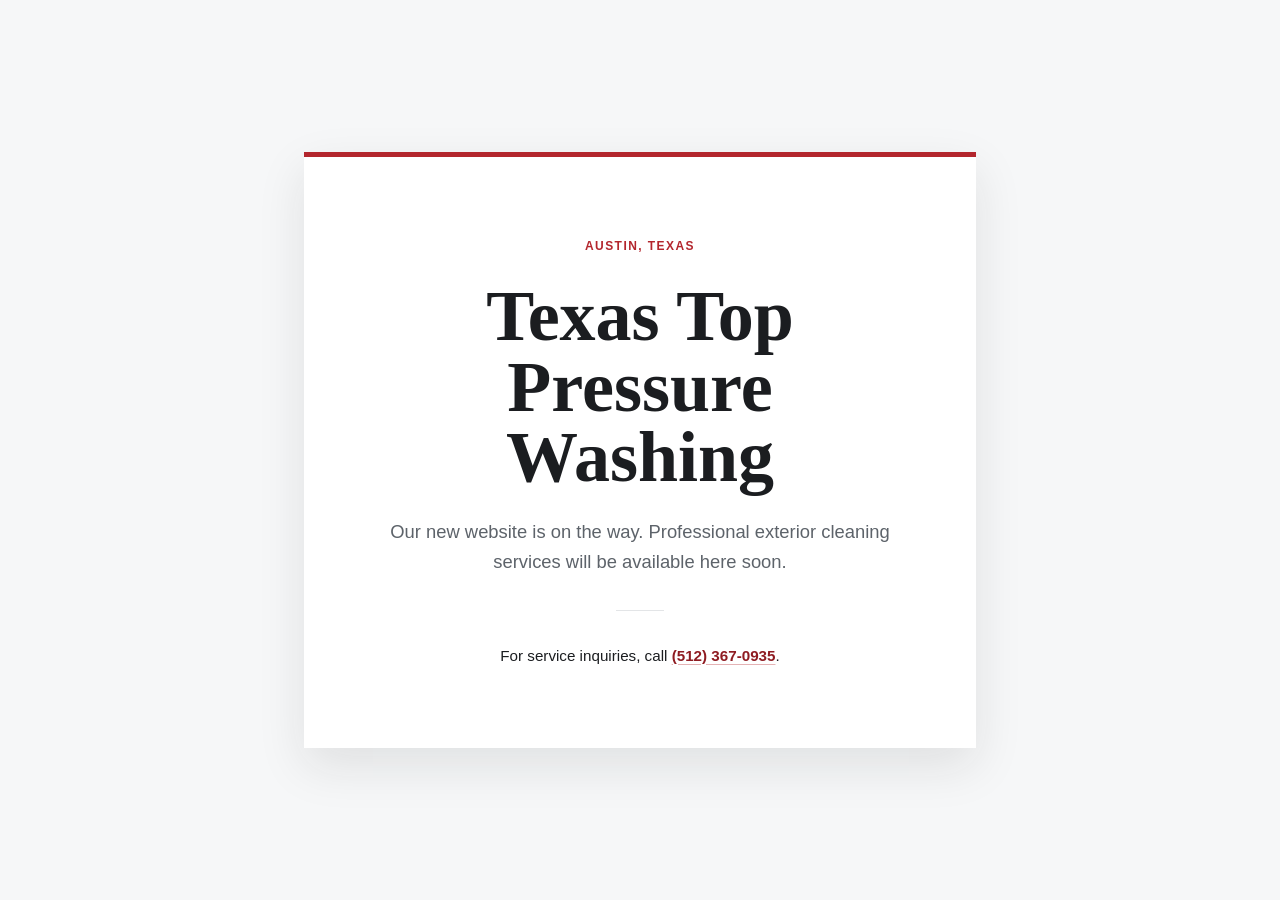
==== commit ec083eba: "added domains and made a coming soon html" ====
--- a/index.html
+++ b/index.html
@@ -1,692 +1,124 @@
 <!DOCTYPE html>
-<html lang="es">
+<html lang="en">
 <head>
     <meta charset="UTF-8">
     <meta name="viewport" content="width=device-width, initial-scale=1.0">
-    <meta name="description" content="Texas Top Pressure Washing ofrece limpieza exterior comercial y residencial, lavado posterior a la construcción, servicio para flotillas y lavado suave en Austin y comunidades cercanas.">
-    <title>Texas Top Pressure Washing | Limpieza Comercial y Residencial en Austin</title>
-    <link rel="stylesheet" href="style.css">
+    <meta name="description" content="Texas Top Pressure Washing is coming soon.">
+    <title>Coming Soon | Texas Top Pressure Washing</title>
+    <style>
+        :root {
+            --ink: #1b1d20;
+            --muted: #5d636a;
+            --surface: #ffffff;
+            --accent: #b3262d;
+            --accent-deep: #8f1c22;
+            --line: #e3e5e7;
+        }
+
+        * {
+            box-sizing: border-box;
+        }
+
+        html,
+        body {
+            min-height: 100%;
+        }
+
+        body {
+            margin: 0;
+            background: #f6f7f8;
+            color: var(--ink);
+            font-family: Georgia, "Times New Roman", serif;
+        }
+
+        main {
+            display: grid;
+            min-height: 100vh;
+            place-items: center;
+            padding: 2rem;
+        }
+
+        .coming-soon {
+            width: min(100%, 42rem);
+            border-top: 5px solid var(--accent);
+            background: var(--surface);
+            box-shadow: 0 18px 45px rgba(27, 29, 32, 0.1);
+            padding: clamp(2.5rem, 7vw, 5rem) clamp(1.5rem, 7vw, 4.5rem);
+            text-align: center;
+        }
+
+        .eyebrow {
+            margin: 0 0 1.5rem;
+            color: var(--accent);
+            font-family: Arial, sans-serif;
+            font-size: 0.75rem;
+            font-weight: 700;
+            letter-spacing: 0.12em;
+            text-transform: uppercase;
+        }
+
+        h1 {
+            margin: 0;
+            font-size: clamp(2.25rem, 8vw, 4.5rem);
+            font-weight: 700;
+            letter-spacing: 0;
+            line-height: 0.98;
+        }
+
+        p {
+            margin: 1.5rem auto 0;
+            max-width: 34rem;
+            color: var(--muted);
+            font-family: Arial, sans-serif;
+            font-size: clamp(1rem, 2.5vw, 1.15rem);
+            line-height: 1.65;
+        }
+
+        .rule {
+            width: 3rem;
+            height: 1px;
+            margin: 2rem auto;
+            background: var(--line);
+        }
+
+        .contact {
+            margin-top: 0;
+            color: var(--ink);
+            font-size: 0.95rem;
+        }
+
+        .contact a {
+            color: var(--accent-deep);
+            font-weight: 700;
+            text-decoration-color: rgba(179, 38, 45, 0.35);
+            text-underline-offset: 0.2em;
+        }
+
+        .contact a:hover,
+        .contact a:focus-visible {
+            color: var(--accent);
+        }
+
+        @media (max-width: 420px) {
+            main {
+                padding: 1rem;
+            }
+
+            .coming-soon {
+                padding: 2.5rem 1.5rem;
+            }
+        }
+    </style>
 </head>
 <body>
-    <header>
-        <nav class="site-nav container">
-            <div class="logo">
-                <img src="assets/logos /logo.png" alt="Texas Top Pressure Washing logo">
-                <span>Texas Top Pressure Washing</span>
-            </div>
-            <div class="nav-links">
-                <a href="#services">Servicios</a>
-                <a href="#about">Nosotros</a>
-                <a href="#process">Cómo Funciona</a>
-                <a href="#faq">Preguntas Frecuentes</a>
-                <a href="#quote" class="nav-quote">Cotización Gratis</a>
-            </div>
-            <div class="contact-actions">
-                <div class="language-toggle" role="group" aria-label="Seleccionar idioma">
-                    <button class="language-option" type="button" data-language="en" aria-pressed="false">EN</button>
-                    <span aria-hidden="true">|</span>
-                    <button class="language-option active" type="button" data-language="es" aria-pressed="true">ES</button>
-                </div>
-                <details class="contact-menu">
-                    <summary aria-label="Abrir detalles de contacto">
-                        <span aria-hidden="true">✉</span>
-                        <span>Contacto</span>
-                    </summary>
-                    <div class="contact-menu-panel">
-                        <a href="tel:5123670935" class="contact-menu-item">
-                            <span aria-hidden="true">📞</span>
-                            <span><strong>Llamar</strong>(512) 367-0935</span>
-                        </a>
-                        <a href="mailto:txtoppw@gmail.com" class="contact-menu-item">
-                            <span aria-hidden="true">✉</span>
-                            <span><strong>Correo electrónico</strong>txtoppw@gmail.com</span>
-                        </a>
-                    </div>
-                </details>
-            </div>
-        </nav>
-    </header>
-
     <main>
-        <section id="hero" class="hero-section">
-            <div class="hero-overlay"></div>
-            <div class="hero-content container">
-                <span class="badge">Con Licencia y Seguro</span>
-                <h1>El Equipo de Lavado a Presión Comercial y Residencial de Confianza en Austin</h1>
-                <p>Limpieza exterior de nivel industrial, lavado de sitios después de la construcción, cuidado de techos y revestimientos con lavado suave, y mantenimiento de flotillas en el área metropolitana de Austin.</p>
-                <div class="hero-buttons">
-                    <a href="tel:5123670935" class="btn-primary">Llame Ahora</a>
-                    <a href="#quote" class="btn-secondary">Cotización Gratuita en el Sitio</a>
-                </div>
-                <div class="hero-highlights">
-                    <div><strong>Programación Comercial 24/7</strong></div>
-                    <div><strong>COI y W-9 Disponibles</strong></div>
-                    <div><strong>Servicio de Flotillas a Domicilio</strong></div>
-                </div>
-            </div>
-        </section>
-
-        <section id="pillars" class="container feature-row">
-            <div class="pillar">
-                <h3>Con Licencia y Seguro</h3>
-                <p>Cobertura de seguro completa para proyectos comerciales, asociaciones de propietarios y contratistas generales.</p>
-            </div>
-            <div class="pillar">
-                <h3>Equipo Comercial</h3>
-                <p>Limpieza de alta presión para concreto, manchas de aceite, limpieza de construcción y lavado intensivo de flotillas.</p>
-            </div>
-            <div class="pillar">
-                <h3>Lavado Suave Seguro</h3>
-                <p>Limpieza a baja presión para revestimientos, techos, ladrillo y superficies delicadas que protege su propiedad.</p>
-            </div>
-        </section>
-
-        <section class="compliance-strip">
-            <div class="container compliance-grid">
-                <div class="compliance-card">
-                    <span class="compliance-icon">✓</span>
-                    <p>Seguro de Responsabilidad Civil Comercial de Más de $2 Millones</p>
-                </div>
-                <div class="compliance-card">
-                    <span class="compliance-icon">✓</span>
-                    <p>Compensación Laboral y Cumplimiento de OSHA</p>
-                </div>
-                <div class="compliance-card">
-                    <span class="compliance-icon">✓</span>
-                    <p>Cumplimiento de la EPA / Listos para la Recuperación de Agua</p>
-                </div>
-                <div class="compliance-card">
-                    <span class="compliance-icon">✓</span>
-                    <p>Proveedor Verificado (Facturación a 30 Días Disponible)</p>
-                </div>
-            </div>
-        </section>
-
-        <section id="services" class="container services-section">
-            <div class="section-intro">
-                <span class="section-label">Nuestros Servicios</span>
-                <h2>Limpieza Exterior para Administradores de Propiedades y Propietarios de Texas</h2>
-                <p>Desde gasolineras y superficies comerciales hasta entradas de vehículos, terrazas y flotillas, ofrecemos resultados consistentes y sin daños.</p>
-            </div>
-
-            <div class="services-grid">
-                <article class="card service-card">
-                    <div class="service-card-img-wrapper">
-                        <img src="assets/images/services/retail-wash.jpg" alt="Equipo de lavado comercial limpiando la entrada y el estacionamiento de una tienda">
-                    </div>
-                    <div class="card-tag">Comercial</div>
-                    <h3>Lavado de Sitios Comerciales y Posterior a la Construcción</h3>
-                    <p>Limpieza profunda de aceras, estacionamientos, exteriores de edificios, marquesinas y entradas antes de la inauguración.</p>
-                </article>
-                <article class="card service-card">
-                    <div class="service-card-img-wrapper">
-                        <img src="assets/images/services/home-soft-wash.jpg" alt="Servicio residencial de lavado suave para revestimientos, entradas de vehículos y patios">
-                    </div>
-                    <div class="card-tag">Residencial</div>
-                    <h3>Lavado Suave para Entradas, Patios y Hogares</h3>
-                    <p>Recupere el atractivo de su propiedad con limpieza suave para revestimientos, terrazas, cercas y concreto.</p>
-                </article>
-                <article class="card service-card">
-                    <div class="service-card-img-wrapper">
-                        <img src="assets/images/services/fleet-wash.jpg" alt="Equipo móvil de lavado de flotillas limpiando camiones y equipos comerciales en el sitio">
-                    </div>
-                    <div class="card-tag">Flotillas</div>
-                    <h3>Lavado Móvil de Camiones y Equipos</h3>
-                    <p>Servicio de flotillas en el sitio para camiones de 18 ruedas, vehículos de reparto y equipo pesado en toda la región de Austin.</p>
-                </article>
-                <article class="card service-card">
-                    <div class="service-card-img-wrapper">
-                        <img src="assets/images/services/venue-cleaning.jpg" alt="Limpieza exterior para pabellones y entradas de invitados en espacios para bodas y eventos">
-                    </div>
-                    <div class="card-tag">Eventos</div>
-                    <h3>Espacios para Bodas y Eventos</h3>
-                    <p>Mantenga sus espacios para eventos, pabellones al aire libre, grandes entradas y patios listos para las fotos de cada cliente. Nos especializamos en limpieza rápida posterior a eventos, eliminando derrames pegajosos, manchas de bebidas y grasa de puestos de comida de forma segura con lavado suave a baja presión y recuperación de concreto con agua caliente.</p>
-                </article>
-            </div>
-
-            <div class="property-types-section">
-                <div class="section-intro property-types-intro">
-                    <span class="section-label">Tipos de Propiedades que Atendemos</span>
-                    <h2>Espacios comerciales que requieren precisión, discreción y resultados rápidos</h2>
-                    <p>Apoyamos a equipos de instalaciones, administradores de propiedades y operadores de espacios para eventos con un cuidado exterior confiable que protege la imagen de su propiedad y la experiencia de sus visitantes.</p>
-                </div>
-                <div class="property-types-grid">
-                    <article class="property-type-card">
-                        <h3>Tiendas y Centros Comerciales</h3>
-                        <p>Fachadas, aceras, contenedores e islas de estacionamiento siempre listos para sus visitantes.</p>
-                    </article>
-                    <article class="property-type-card">
-                        <h3>Asociaciones de Propietarios y Viviendas Multifamiliares</h3>
-                        <p>Condominios, casas adosadas, senderos comunitarios y áreas compartidas restaurados con cuidado.</p>
-                    </article>
-                    <article class="property-type-card">
-                        <h3>Estructuras y Garajes de Estacionamiento</h3>
-                        <p>Eliminación de manchas de aceite y chicle, y preparación para pintar líneas y renovar superficies.</p>
-                    </article>
-                    <article class="property-type-card">
-                        <h3>Parques Corporativos y de Oficinas</h3>
-                        <p>Grandes entradas, patios de concreto y fachadas de edificios mantenidos con estándares profesionales.</p>
-                    </article>
-                </div>
-            </div>
-        </section>
-
-        <section id="about" class="about-section">
-            <div class="container about-grid">
-                <div class="about-copy">
-                    <span class="about-subtitle">Quiénes Somos</span>
-                    <p>Fundada y operada por hermanos, Texas Top Pressure Washing se construyó sobre una promesa simple: brindar un cuidado exterior de élite y disciplinado con una responsabilidad local incomparable.</p>
-                    <p>Combinamos equipos comerciales de alto rendimiento con un enfoque práctico, operado directamente por los propietarios. Ya sea que restauremos la entrada de una residencia o gestionemos el frente de un local comercial de múltiples unidades, nuestros clientes tratan directamente con los propietarios. No tomamos atajos, no enviamos cuadrillas sin capacitación y no nos retiramos hasta que el trabajo cumpla con nuestro más alto estándar Texas.</p>
-                    <div class="about-stats">
-                        <div class="about-stat-pill">Garantía de Satisfacción al 100%</div>
-                        <div class="about-stat-pill">Reputación Local de 5 Estrellas</div>
-                    </div>
-                </div>
-                <div class="about-image-card" id="aboutTrigger" role="button" tabindex="0" aria-label="Mostrar nuestro equipo" aria-expanded="false">
-                    <div class="about-image-placeholder">Equipo y Equipos Profesionales</div>
-                </div>
-            </div>
-
-            <div class="container about-team-section">
-                <div class="about-equipment-modal" id="aboutEquipmentModal" role="dialog" aria-modal="true" aria-label="Nuestro equipo">
-                    <div class="about-equipment-modal-backdrop" data-close-modal></div>
-                    <div class="about-equipment-modal-panel">
-                        <button class="about-equipment-close" type="button" aria-label="Cerrar ventana de equipo" data-close-modal>&times;</button>
-                        <div class="about-equipment-grid">
-                            <article class="about-equipment-card">
-                                <div class="about-equipment-visual">Equipo Industrial</div>
-                                <h4>Hidrolavadora Comercial</h4>
-                                <p>Máquina industrial de alto caudal para superficies grandes, suciedad difícil y trabajos con entrega rápida.</p>
-                            </article>
-                            <article class="about-equipment-card">
-                                <div class="about-equipment-visual">Lavado Suave</div>
-                                <h4>Sistema de Lavado Suave</h4>
-                                <p>Sistema de baja presión diseñado para revestimientos, techos y materiales con acabados delicados.</p>
-                            </article>
-                            <article class="about-equipment-card">
-                                <div class="about-equipment-visual">Limpiador de Superficies</div>
-                                <h4>Limpiador de Superficies</h4>
-                                <p>Ofrece resultados impecables y sin marcas en entradas de vehículos, aceras y superficies de concreto.</p>
-                            </article>
-                            <article class="about-equipment-card">
-                                <div class="about-equipment-visual">Mezcla Ecológica</div>
-                                <h4>Productos Químicos Ecológicos Premium</h4>
-                                <p>Seguros para el paisajismo y con una limpieza potente.</p>
-                            </article>
-                        </div>
-                    </div>
-                </div>
-            </div>
-        </section>
-
-        <section id="process" class="container process-section">
-            <div class="section-intro">
-                <span class="section-label">Cómo Funciona</span>
-                <h2>Comunicación Clara y Servicio Puntual</h2>
-                <p>Mantenemos cada proyecto de lavado a presión sencillo: cotización gratuita, presupuesto profesional, ejecución eficiente y limpieza confiable.</p>
-            </div>
-
-            <div class="process-grid">
-                <div class="process-step">
-                    <h3>1. Programe una Visita</h3>
-                    <p>Llame o solicite una cotización en línea y programaremos una evaluación en el sitio dentro de 24 horas.</p>
-                </div>
-                <div class="process-step">
-                    <h3>2. Cotización Transparente</h3>
-                    <p>Reciba un presupuesto detallado que incluye equipo, preparación de superficies, logística de agua y calendario.</p>
-                </div>
-                <div class="process-step">
-                    <h3>3. Limpiamos y Protegemos</h3>
-                    <p>Llegamos a tiempo, utilizamos la presión o el método de lavado suave adecuado y dejamos su propiedad impecable.</p>
-                </div>
-            </div>
-        </section>
-
-        <section class="case-study-section">
-            <div class="container case-study-grid">
-                <div class="case-study-copy">
-                    <span class="section-label">Portafolio de Proyectos y Casos de Estudio</span>
-                    <h2>Restauración de Concreto Comercial</h2>
-                    <p><strong>Problema:</strong> Grasa abundante de puestos de comida y manchas de aceite industrial en un patio de mucho tránsito.</p>
-                    <p><strong>Solución:</strong> Limpieza de superficies con agua caliente y desengrasantes ecológicos para eliminar por completo manchas profundas sin dañar el sustrato de concreto.</p>
-                </div>
-                <div class="case-study-images">
-                    <div class="case-study-image before-image"><span>Antes</span></div>
-                    <div class="case-study-image after-image"><span>Después</span></div>
-                </div>
-            </div>
-        </section>
-
-        <section id="tx-standards-wrapper" class="tx-standards-wrapper">
-            <div class="container">
-                <div class="tx-standards-header">
-                    <h2>El Estándar de Texas Top Pressure Washing</h2>
-                    <p>Los pilares fundamentales que garantizamos en cada propiedad comercial.</p>
-                </div>
-                <div class="tx-pillar-flex-box">
-                    <article class="tx-individual-pillar-card">
-                        <h3>Puntualidad Absoluta</h3>
-                        <p>Su horario no es negociable. Nuestro equipo llega a tiempo, completamente uniformado, con actualizaciones claras de seguimiento operativo enviadas directamente a su portal de administración.</p>
-                    </article>
-                    <article class="tx-individual-pillar-card">
-                        <h3>Protección Proactiva Contra Riesgos</h3>
-                        <p>La seguridad es nuestra cultura central. Realizamos cada lavado con estrictos protocolos que cumplen con OSHA, barreras adecuadas de protección de superficies y más de $2 millones en protección de responsabilidad civil activa.</p>
-                    </article>
-                    <article class="tx-individual-pillar-card">
-                        <h3>Entrega de Propiedad de Primera</h3>
-                        <p>No recogemos hasta que el concreto este impecable. Cada proyecto concluye con una inspeccion en el sitio junto con su equipo de instalaciones.</p>
-                    </article>
-                </div>
-            </div>
-        </section>
-
-        <script>
-            document.addEventListener('DOMContentLoaded', () => {
-                const trigger = document.getElementById('aboutTrigger');
-                const modal = document.getElementById('aboutEquipmentModal');
-                const closeButtons = document.querySelectorAll('[data-close-modal]');
-
-                if (trigger && modal) {
-                    const openModal = () => {
-                        modal.classList.add('open');
-                        trigger.setAttribute('aria-expanded', 'true');
-                    };
-
-                    const closeModal = () => {
-                        modal.classList.remove('open');
-                        trigger.setAttribute('aria-expanded', 'false');
-                    };
-
-                    trigger.addEventListener('click', openModal);
-                    trigger.addEventListener('keydown', (event) => {
-                        if (event.key === 'Enter' || event.key === ' ') {
-                            event.preventDefault();
-                            openModal();
-                        }
-                    });
-
-                    closeButtons.forEach((button) => {
-                        button.addEventListener('click', closeModal);
-                    });
-
-                    modal.addEventListener('click', (event) => {
-                        if (event.target === modal) {
-                            closeModal();
-                        }
-                    });
-
-                    document.addEventListener('keydown', (event) => {
-                        if (event.key === 'Escape' && modal.classList.contains('open')) {
-                            closeModal();
-                        }
-                    });
-                }
-            });
-        </script>
-
-        <section id="faq" class="faq-section">
-            <div class="container">
-                <div class="section-intro">
-                    <span class="section-label">Preguntas Frecuentes</span>
-                    <h2>Respuestas a Sus Preguntas sobre Lavado a Presión</h2>
-                    <p>Ayudamos a administradores de propiedades comerciales, contratistas y propietarios a entender nuestro proceso y qué pueden esperar.</p>
-                </div>
-
-                <div class="faq-container">
-                    <div class="faq-item">
-                        <button class="faq-question" type="button" aria-expanded="false">
-                            <span>¿Tienen seguro comercial?</span>
-                            <span class="faq-icon">+</span>
-                        </button>
-                        <div class="faq-answer">
-                            <p>Sí. Contamos con $2,000,000 de cobertura de responsabilidad civil general y podemos emitir COI y W-9 para todas las cuentas comerciales.</p>
-                        </div>
-                    </div>
-                    <div class="faq-item">
-                        <button class="faq-question" type="button" aria-expanded="false">
-                            <span>¿Es seguro el lavado a alta presión para mis superficies?</span>
-                            <span class="faq-icon">+</span>
-                        </button>
-                        <div class="faq-answer">
-                            <p>Por supuesto. Combinamos limpieza a alta presión para superficies resistentes con lavado suave para revestimientos, techos y materiales delicados.</p>
-                        </div>
-                    </div>
-                    <div class="faq-item">
-                        <button class="faq-question" type="button" aria-expanded="false">
-                            <span>¿Qué instalación de agua necesita su equipo?</span>
-                            <span class="faq-icon">+</span>
-                        </button>
-                        <div class="faq-answer">
-                            <p>La mayoría de los trabajos utilizan una conexión de manguera en el sitio. Las ubicaciones remotas pueden recibir servicio con suministro móvil de agua cuando sea necesario.</p>
-                        </div>
-                    </div>
-                    <div class="faq-item">
-                        <button class="faq-question" type="button" aria-expanded="false">
-                            <span>¿Pueden trabajar fuera del horario comercial habitual?</span>
-                            <span class="faq-icon">+</span>
-                        </button>
-                        <div class="faq-answer">
-                            <p>Sí. Ofrecemos programación temprano por la mañana, durante la noche y los fines de semana para minimizar las interrupciones en sus operaciones.</p>
-                        </div>
-                    </div>
-                </div>
-            </div>
-        </section>
-
-        <section id="quote" class="quote-section">
-            <div class="container quote-container">
-                <div class="quote-copy">
-                    <span class="section-label">Solicite una Cotización</span>
-                    <h2>Solicite una Cotización Gratuita en Persona</h2>
-                    <p>Cuéntenos sobre su propiedad y le proporcionaremos una cotización rápida y sin compromiso para servicios de lavado a presión o lavado suave.</p>
-                    <div class="contact-methods">
-                        <p><strong>Llame:</strong> <a href="tel:5123670935">(512) 367-0935</a></p>
-                        <p><strong>Área:</strong> Austin, Dripping Springs, Lakeway, Buda, Kyle</p>
-                        <p><strong>Horario Comercial:</strong> Disponibilidad 24/7 para trabajos en sitios grandes</p>
-                    </div>
-                </div>
-
-                <div class="quote-form-box">
-                    <form action="#" method="POST" class="quote-form">
-                        <div class="form-group">
-                            <label for="name">Nombre Completo / Empresa</label>
-                            <input type="text" id="name" required placeholder="Juan Pérez o Administración de Propiedades Acme">
-                        </div>
-                        <div class="form-group">
-                            <label for="phone">Número de Teléfono</label>
-                            <input type="tel" id="phone" required placeholder="(512) 555-0123">
-                        </div>
-                        <div class="form-group">
-                            <label for="property-type">Tipo de Propiedad</label>
-                            <select id="property-type" required>
-                                <option value="" disabled selected>Seleccione el tipo de propiedad...</option>
-                                <option value="commercial">Comercial / Posterior a la Construcción</option>
-                                <option value="residential">Residencial / Asociación de Propietarios</option>
-                                <option value="fleet">Flotilla / Equipo</option>
-                            </select>
-                        </div>
-                        <div class="form-group">
-                            <label for="message">Detalles del Proyecto</label>
-                            <textarea id="message" rows="4" required placeholder="Describa las superficies y los pies cuadrados estimados..."></textarea>
-                        </div>
-                        <button type="submit" class="btn-submit">Enviar Solicitud de Cotización</button>
-                    </form>
-                </div>
-            </div>
+        <section class="coming-soon" aria-labelledby="page-title">
+            <p class="eyebrow">Austin, Texas</p>
+            <h1 id="page-title">Texas Top<br>Pressure Washing</h1>
+            <p>Our new website is on the way. Professional exterior cleaning services will be available here soon.</p>
+            <div class="rule" aria-hidden="true"></div>
+            <p class="contact">For service inquiries, call <a href="tel:5123670935">(512) 367-0935</a>.</p>
         </section>
     </main>
-
-    <footer class="site-footer">
-        <div class="container">
-            <p>&copy; 2026 Texas Top Pressure Washing. Con Licencia y Seguro en Texas.</p>
-            <a href="mailto:txtoppressurewashing@gmail.com" class="footer-email">✉ txtoppressurewashing@gmail.com</a>
-        </div>
-    </footer>
-
-    <div id="service-modal" class="service-modal-overlay" aria-hidden="true">
-        <div class="modal-content" role="dialog" aria-modal="true" aria-labelledby="modal-title">
-            <h2 id="modal-title">Servicio Destacado</h2>
-            <p id="modal-description">Aquí aparecerá información detallada sobre el servicio comercial.</p>
-            <button class="modal-close-btn" type="button">Cerrar</button>
-        </div>
-    </div>
-
-    <script>
-        const navLinks = Array.from(document.querySelectorAll('.nav-links a[href^="#"]'));
-        const sections = navLinks
-            .map((link) => link.getAttribute('href'))
-            .filter(Boolean)
-            .map((href) => document.querySelector(href))
-            .filter(Boolean);
-
-        if (sections.length) {
-            const observer = new IntersectionObserver(
-                (entries) => {
-                    entries.forEach((entry) => {
-                        if (entry.isIntersecting) {
-                            navLinks.forEach((link) => {
-                                const isActive = link.getAttribute('href') === `#${entry.target.id}`;
-                                link.classList.toggle('active', isActive);
-                            });
-                        }
-                    });
-                },
-                {
-                    rootMargin: '-20% 0px -55% 0px',
-                    threshold: 0.2
-                }
-            );
-
-            sections.forEach((section) => observer.observe(section));
-        }
-
-        const serviceCards = Array.from(document.querySelectorAll('.service-card'));
-        const modalOverlay = document.getElementById('service-modal');
-        const modalTitle = document.getElementById('modal-title');
-        const modalDescription = document.getElementById('modal-description');
-        const closeButton = modalOverlay.querySelector('.modal-close-btn');
-
-        const serviceDetails = [
-            {
-                es: { title: 'Lavado de Sitios Comerciales y Posterior a la Construcción', description: 'Ayudamos a centros comerciales, nuevos desarrollos y administradores de propiedades a restaurar rápidamente entradas, aceras y fachadas después de la construcción, una renovación o acumulación estacional. Nuestros equipos ofrecen una ejecución rápida y por etapas, con mínima interrupción para inquilinos y visitantes.' },
-                en: { title: 'Commercial and Post-Construction Site Washing', description: 'We help shopping centers, new developments, and property managers quickly restore entrances, sidewalks, and facades after construction, renovations, or seasonal buildup. Our crews work quickly in phases with minimal disruption to tenants and visitors.' }
-            },
-            {
-                es: { title: 'Lavado Suave para Entradas, Patios y Hogares', description: 'Nuestro método de lavado suave elimina algas, moho y suciedad superficial sin dañar revestimientos delicados, concreto decorativo ni acabados exteriores. Es ideal para propiedades residenciales que requieren un acabado impecable y protegido.' },
-                en: { title: 'Soft Washing for Driveways, Patios, and Homes', description: 'Our soft-washing method removes algae, mold, and surface grime without damaging delicate siding, decorative concrete, or exterior finishes. It is ideal for residential properties that need a clean, protected finish.' }
-            },
-            {
-                es: { title: 'Lavado Móvil de Camiones y Equipos', description: 'Llevamos limpieza de alto rendimiento directamente a su patio de flotillas o sitio de trabajo, eliminando película de carretera, grasa y suciedad difícil de camiones, remolques y equipo pesado con métodos seguros de grado comercial.' },
-                en: { title: 'Mobile Truck and Equipment Washing', description: 'We bring high-performance cleaning directly to your fleet yard or job site, removing road film, grease, and stubborn grime from trucks, trailers, and heavy equipment with safe commercial-grade methods.' }
-            },
-            {
-                es: { title: 'Espacios para Bodas y Eventos', description: 'Nos especializamos en la limpieza rápida posterior a eventos para espacios premium, manteniendo grandes entradas, patios, pabellones y áreas de invitados listos para fotografiar en la próxima celebración. Nuestro equipo elimina derrames, residuos y grasa de forma segura sin dañar los acabados delicados.' },
-                en: { title: 'Wedding and Event Venues', description: 'We specialize in rapid post-event cleaning for premium venues, keeping grand entrances, patios, pavilions, and guest areas ready for the next celebration. Our crew safely removes spills, debris, and grease without damaging delicate finishes.' }
-            }
-        ];
-
-        function openModal(serviceIndex) {
-            const language = document.documentElement.lang === 'en' ? 'en' : 'es';
-            const detail = (serviceDetails[serviceIndex] || serviceDetails[0])[language];
-            modalTitle.textContent = detail.title;
-            modalDescription.textContent = detail.description;
-            modalOverlay.classList.add('active');
-            modalOverlay.setAttribute('aria-hidden', 'false');
-        }
-
-        function closeModal() {
-            modalOverlay.classList.remove('active');
-            modalOverlay.setAttribute('aria-hidden', 'true');
-        }
-
-        serviceCards.forEach((card, index) => {
-            card.addEventListener('click', () => {
-                openModal(index);
-            });
-        });
-
-        closeButton.addEventListener('click', closeModal);
-
-        modalOverlay.addEventListener('click', (event) => {
-            if (event.target === modalOverlay) {
-                closeModal();
-            }
-        });
-
-        document.addEventListener('keydown', (event) => {
-            if (event.key === 'Escape') {
-                closeModal();
-            }
-        });
-
-        const faqButtons = Array.from(document.querySelectorAll('.faq-question'));
-
-        faqButtons.forEach((button) => {
-            button.addEventListener('click', () => {
-                const isActive = button.classList.contains('active');
-
-                faqButtons.forEach((item) => {
-                    item.classList.remove('active');
-                    item.setAttribute('aria-expanded', 'false');
-                    const answer = item.nextElementSibling;
-                    if (answer) {
-                        answer.classList.remove('open');
-                    }
-                });
-
-                if (!isActive) {
-                    button.classList.add('active');
-                    button.setAttribute('aria-expanded', 'true');
-                    const answer = button.nextElementSibling;
-                    if (answer) {
-                        answer.classList.add('open');
-                    }
-                }
-            });
-        });
-
-        const languageButtons = Array.from(document.querySelectorAll('[data-language]'));
-        const translationKey = (text) => text
-            .normalize('NFD')
-            .replace(/[\u0300-\u036f]/g, '');
-        const translations = {
-            en: Object.fromEntries([
-            ['Servicios', 'Services'], ['Nosotros', 'About'], ['Como Funciona', 'How It Works'], ['Preguntas Frecuentes', 'FAQ'], ['Contacto', 'Contact'],
-            ['Con Licencia y Seguro', 'Fully Licensed & Insured'], ['El Equipo de Lavado a Presion Comercial y Residencial de Confianza en Austin', "Austin's Trusted Commercial & Residential Pressure Washing Team"], ['Limpieza exterior de nivel industrial, lavado de sitios despues de la construccion, cuidado de techos y revestimientos con lavado suave, y mantenimiento de flotillas en el area metropolitana de Austin.', 'Industrial-grade exterior cleaning, post-construction washing, soft-wash roof and siding care, and fleet maintenance throughout the Austin metro area.'], ['Llame Ahora', 'Call Now'], ['Cotizacion Gratuita en el Sitio', 'Free On-Site Quote'], ['Programacion Comercial 24/7', '24/7 Commercial Scheduling'], ['COI y W-9 Disponibles', 'COI & W-9 Available'], ['Servicio de Flotillas a Domicilio', 'Mobile Fleet Service'],
-            ['Cobertura de seguro completa para proyectos comerciales, asociaciones de propietarios y contratistas generales.', 'Full insurance coverage for commercial projects, homeowners associations, and general contractors.'], ['Equipo Comercial', 'Commercial Equipment'], ['Limpieza de alta presion para concreto, manchas de aceite, limpieza de construccion y lavado intensivo de flotillas.', 'High-pressure cleaning for concrete, oil stains, construction cleanup, and intensive fleet washing.'], ['Lavado Suave Seguro', 'Safe Soft Washing'], ['Limpieza a baja presion para revestimientos, techos, ladrillo y superficies delicadas que protege su propiedad.', 'Low-pressure cleaning for siding, roofs, brick, and delicate surfaces that protects your property.'],
-            ['Seguro de Responsabilidad Civil Comercial de Mas de $2 Millones', 'More Than $2 Million in Commercial General Liability Coverage'], ['Compensacion Laboral y Cumplimiento de OSHA', 'Workers Compensation and OSHA Compliance'], ['Cumplimiento de EPA / Listos para Recuperacion de Agua', 'EPA Compliant / Water Recovery Ready'], ['Proveedor Verificado (Facturacion a 30 Dias Disponible)', 'Verified Vendor (Net-30 Billing Available)'],
-            ['Nuestros Servicios', 'Our Services'], ['Limpieza Exterior para Administradores de Propiedades y Propietarios de Texas', 'Exterior Cleaning for Texas Property Managers and Owners'], ['Desde gasolineras y superficies comerciales hasta entradas de vehiculos, terrazas y flotillas, ofrecemos resultados consistentes sin danos.', 'From gas stations and commercial surfaces to driveways, patios, and fleets, we deliver consistent results without damage.'], ['Comercial', 'Commercial'], ['Lavado de Sitios Comerciales y Posterior a la Construccion', 'Commercial and Post-Construction Site Washing'], ['Limpieza profunda de aceras, estacionamientos, exteriores de edificios, marquesinas y entradas antes de la inauguracion.', 'Deep cleaning for sidewalks, parking lots, building exteriors, canopies, and entryways before opening day.'], ['Residencial', 'Residential'], ['Lavado Suave para Entradas, Patios y Hogares', 'Soft Washing for Driveways, Patios, and Homes'], ['Recupere el atractivo de su propiedad con limpieza suave para revestimientos, entradas de vehiculos, terrazas, cercas y concreto.', 'Restore your propertys curb appeal with soft washing for siding, driveways, patios, fences, and concrete.'], ['Flotillas', 'Fleet'], ['Lavado Movil de Camiones y Equipos', 'Mobile Truck and Equipment Washing'], ['Servicio de flotillas en el sitio para camiones de 18 ruedas, vehiculos de reparto y equipo pesado en toda la region de Austin.', 'On-site fleet service for 18-wheelers, delivery vehicles, and heavy equipment throughout the Austin region.'], ['Eventos', 'Venues'], ['Espacios para Bodas y Eventos', 'Wedding and Event Venues'], ['Mantenga sus espacios para eventos, pabellones al aire libre, grandes entradas y patios listos para las fotos de cada cliente. Nos especializamos en limpieza rapida posterior a eventos, eliminando derrames pegajosos, manchas de bebidas y grasa de puestos de comida de forma segura con lavado suave a baja presion y recuperacion de concreto con agua caliente.', 'Keep your event spaces, outdoor pavilions, grand entrances, and patios ready for every clients photos. We specialize in rapid post-event cleaning, safely removing sticky spills, beverage stains, and food-vendor grease with low-pressure soft washing and hot-water concrete recovery.'],
-            ['Tipos de Propiedades que Atendemos', 'Property Types We Serve'], ['Espacios comerciales que requieren precision, discrecion y resultados rapidos', 'Commercial Spaces That Require Precision, Discretion, and Fast Results'], ['Apoyamos a equipos de instalaciones, administradores de propiedades y operadores de espacios para eventos con un cuidado exterior confiable que protege la imagen de su propiedad y la experiencia de sus visitantes.', 'We support facilities teams, property managers, and event-venue operators with reliable exterior care that protects their property image and visitor experience.'], ['Tiendas y Centros Comerciales', 'Retail Stores and Shopping Centers'], ['Fachadas, aceras, contenedores e islas de estacionamiento siempre listos para sus visitantes.', 'Facades, sidewalks, dumpsters, and parking islands kept ready for your visitors.'], ['Asociaciones de Propietarios y Viviendas Multifamiliares', 'Homeowners Associations and Multifamily Housing'], ['Condominios, casas adosadas, senderos comunitarios y areas compartidas restaurados con cuidado.', 'Condominiums, townhomes, community paths, and shared areas restored with care.'], ['Estructuras y Garajes de Estacionamiento', 'Parking Structures and Garages'], ['Eliminacion de manchas de aceite y chicle, y preparacion para pintar lineas y renovar superficies.', 'Oil-stain and gum removal, plus preparation for line painting and surface renewal.'], ['Parques Corporativos y de Oficinas', 'Corporate and Office Parks'], ['Grandes entradas, patios de concreto y fachadas de edificios mantenidos con estandares profesionales.', 'Grand entrances, concrete patios, and building facades maintained to professional standards.'],
-            ['Quienes Somos', 'Who We Are'], ['El Estandar Texas Top', 'The Texas Top Standard'], ['Fundada y operada por hermanos, Texas Top Pressure Washing se construyo sobre una promesa simple: brindar un cuidado exterior de elite y disciplinado con una responsabilidad local incomparable.', 'Founded and operated by brothers, Texas Top Pressure Washing was built on a simple promise: delivering elite, disciplined exterior care with unmatched local accountability.'], ['Combinamos equipos comerciales de alto rendimiento con un enfoque practico, operado directamente por los propietarios. Ya sea que restauremos la entrada de una residencia o gestionemos el frente de un local comercial de multiples unidades, nuestros clientes tratan directamente con los propietarios. No tomamos atajos, no enviamos cuadrillas sin capacitacion y no nos retiramos hasta que el trabajo cumpla con nuestro mas alto estandar Texas.', "We combine high-performance, commercial-grade equipment with a hands-on, owner-operated approach. Whether we are restoring a residential driveway or managing a multi-unit commercial storefront, our clients deal directly with the owners. We don't cut corners, we don't dispatch untrained crews, and we don't leave until the job meets our highest Texas standard."], ['Garantia de Satisfaccion al 100%', '100% Satisfaction Guarantee'], ['Reputacion Local de 5 Estrellas', '5-Star Local Reputation'], ['Equipo y Equipos Profesionales', 'Professional Team and Equipment'], ['Equipo Industrial', 'Industrial Equipment'], ['Hidrolavadora Comercial', 'Commercial Pressure Washer'], ['Maquina industrial de alto caudal para superficies grandes, suciedad dificil y trabajos con entrega rapida.', 'High-flow industrial machine for large surfaces, tough grime, and fast-turnaround work.'], ['Lavado Suave', 'Soft Washing'], ['Sistema de Lavado Suave', 'Soft-Wash System'], ['Sistema de baja presion disenado para revestimientos, techos y materiales con acabados delicados.', 'Low-pressure system designed for siding, roofs, and materials with delicate finishes.'], ['Limpiador de Superficies', 'Surface Cleaner'], ['Ofrece resultados impecables y sin marcas en entradas de vehiculos, aceras y superficies de concreto.', 'Delivers spotless, streak-free results on driveways, sidewalks, and concrete surfaces.'], ['Mezcla Ecologica', 'Eco-Friendly Mix'], ['Productos Quimicos Ecologicos Premium', 'Premium Eco-Friendly Chemicals'], ['Seguros para el paisajismo y con una limpieza potente.', 'Safe for landscaping with powerful cleaning performance.'],
-            ['Comunicacion Clara y Servicio Puntual', 'Clear Communication and On-Time Service'], ['Mantenemos cada proyecto de lavado a presion sencillo: cotizacion gratuita, presupuesto profesional, ejecucion eficiente y limpieza confiable.', 'We keep every pressure-washing project simple: a free quote, professional estimate, efficient execution, and reliable cleaning.'], ['1. Programe una Visita', '1. Schedule a Walkthrough'], ['Llame o solicite una cotizacion en linea y programaremos una evaluacion en el sitio dentro de 24 horas.', 'Call or request a quote online, and we will schedule an on-site assessment within 24 hours.'], ['2. Cotizacion Transparente', '2. Transparent Quote'], ['Reciba un presupuesto detallado que incluye equipo, preparacion de superficies, logistica de agua y calendario.', 'Receive a detailed estimate covering equipment, surface preparation, water logistics, and scheduling.'], ['3. Limpiamos y Protegemos', '3. Clean and Protect'], ['Llegamos a tiempo, utilizamos la presion o el metodo de lavado suave adecuado y dejamos su propiedad impecable.', 'We arrive on time, use the right pressure or soft-wash method, and leave your property spotless.'],
-            ['Portafolio de Proyectos y Casos de Estudio', 'Project Portfolio and Case Studies'], ['Restauracion de Concreto Comercial', 'Commercial Concrete Restoration'], ['Problema:', 'Problem:'], ['Grasa abundante de puestos de comida y manchas de aceite industrial en un patio de mucho transito.', 'Heavy food-vendor grease and industrial oil stains on a high-traffic patio.'], ['Solucion:', 'Solution:'], ['Limpieza de superficies con agua caliente y desengrasantes ecologicos para eliminar por completo manchas profundas sin danar el sustrato de concreto.', 'Hot-water surface cleaning and eco-friendly degreasers to fully remove deep stains without damaging the concrete substrate.'], ['Antes', 'Before'], ['Despues', 'After'], ['Los pilares fundamentales que garantizamos en cada propiedad comercial.', 'The core pillars we guarantee at every commercial property.'], ['Puntualidad Absoluta', 'Absolute Punctuality'], ['Su horario no es negociable. Nuestro equipo llega a tiempo, completamente uniformado, con actualizaciones claras de seguimiento operativo enviadas directamente a su portal de administracion.', 'Your schedule is not negotiable. Our crew arrives on time in full uniform, with clear operational updates sent directly to your management portal.'], ['Proteccion Proactiva Contra Riesgos', 'Proactive Risk Protection'], ['La seguridad es nuestra cultura central. Realizamos cada lavado con estrictos protocolos que cumplen con OSHA, barreras adecuadas de proteccion de superficies y mas de $2 millones en proteccion de responsabilidad civil activa.', 'Safety is central to our culture. We complete every wash with strict OSHA-compliant protocols, proper surface-protection barriers, and more than $2 million in active liability coverage.'], ['Entrega de Propiedad de Primera', 'First-Class Property Handoff'], ['No recogemos hasta que el concreto este impecable. Cada proyecto concluye con una inspeccion en el sitio junto con su equipo de instalaciones.', 'We do not pack up until the concrete is spotless. Every project concludes with an on-site inspection alongside your facilities team.'],
-            ['Respuestas a Sus Preguntas sobre Lavado a Presion', 'Answers to Your Pressure Washing Questions'], ['Ayudamos a administradores de propiedades comerciales, contratistas y propietarios a entender nuestro proceso y que pueden esperar.', 'We help commercial property managers, contractors, and owners understand our process and what to expect.'], ['Tienen seguro comercial?', 'Do You Carry Commercial Insurance?'], ['Si. Contamos con $2,000,000 de cobertura de responsabilidad civil general y podemos emitir COI y W-9 para todas las cuentas comerciales.', 'Yes. We carry $2,000,000 in general liability coverage and can provide COI and W-9 documents for every commercial account.'], ['Es seguro el lavado a alta presion para mis superficies?', 'Is High-Pressure Washing Safe for My Surfaces?'], ['Por supuesto. Combinamos limpieza a alta presion para superficies resistentes con lavado suave para revestimientos, techos y materiales delicados.', 'Absolutely. We combine high-pressure cleaning for durable surfaces with soft washing for siding, roofs, and delicate materials.'], ['Que instalacion de agua necesita su equipo?', 'What Water Setup Does Your Team Need?'], ['La mayoria de los trabajos utilizan una conexion de manguera en el sitio. Las ubicaciones remotas pueden recibir servicio con suministro movil de agua cuando sea necesario.', 'Most jobs use an on-site hose connection. Remote locations can be served with a mobile water supply when needed.'], ['Pueden trabajar fuera del horario comercial habitual?', 'Can You Work Outside Regular Business Hours?'], ['Si. Ofrecemos programacion temprano por la manana, durante la noche y los fines de semana para minimizar las interrupciones en sus operaciones.', 'Yes. We offer early-morning, overnight, and weekend scheduling to minimize disruption to your operations.'],
-            ['Solicite una Cotizacion', 'Request a Quote'], ['Solicite una Cotizacion Gratuita en Persona', 'Request a Free In-Person Estimate'], ['Cuentenos sobre su propiedad y le proporcionaremos una cotizacion rapida y sin compromiso para servicio de lavado a presion o lavado suave.', 'Tell us about your property, and we will provide a fast, no-obligation quote for pressure-washing or soft-washing service.'], ['Llame:', 'Call:'], ['Area:', 'Service Area:'], ['Horario Comercial:', 'Business Hours:'], ['Disponibilidad 24/7 para trabajos en sitios grandes', '24/7 availability for large-site jobs'], ['Nombre Completo / Empresa', 'Full Name / Company'], ['Numero de Telefono', 'Phone Number'], ['Tipo de Propiedad', 'Property Type'], ['Detalles del Proyecto', 'Project Details'], ['Enviar Solicitud de Cotizacion', 'Submit Quote Request'], ['Seleccione el tipo de propiedad...', 'Select a property type...'], ['Comercial / Posterior a la Construccion', 'Commercial / Post-Construction'], ['Residencial / Asociacion de Propietarios', 'Residential / Homeowners Association'], ['Flotilla / Equipo', 'Fleet / Equipment'], ['Cerrar', 'Close'], ['Servicio Destacado', 'Featured Service'], ['Aqui aparecera informacion detallada sobre el servicio comercial.', 'Detailed information about the commercial service will appear here.'], ['Texas Top Pressure Washing | Limpieza Comercial y Residencial en Austin', 'Texas Top Pressure Washing | Commercial and Residential Cleaning in Austin'], ['Texas Top Pressure Washing ofrece limpieza exterior comercial y residencial, lavado posterior a la construccion, servicio para flotillas y lavado suave en Austin y comunidades cercanas.', 'Texas Top Pressure Washing provides commercial and residential exterior cleaning, post-construction washing, fleet service, and soft washing in Austin and nearby communities.'], ['© 2026 Texas Top Pressure Washing. Con Licencia y Seguro en Texas.', '© 2026 Texas Top Pressure Washing. Fully Licensed and Insured in Texas.'], ['Juan Perez o Administracion de Propiedades Acme', 'John Smith or Acme Property Management'], ['Describa las superficies y los pies cuadrados estimados...', 'Describe the surfaces and estimated square footage...'], ['Enviar correo a Texas Top Pressure Washing', 'Email Texas Top Pressure Washing'], ['Mostrar nuestro equipo', 'Show our equipment'], ['Nuestro equipo', 'Our equipment'], ['Cerrar ventana de equipo', 'Close equipment window']
-            , ['Cómo Funciona', 'How It Works'],
-            ['El Equipo de Lavado a Presión Comercial y Residencial de Confianza en Austin', "Austin's Trusted Commercial & Residential Pressure Washing Team"],
-            ['Limpieza exterior de nivel industrial, lavado de sitios después de la construcción, cuidado de techos y revestimientos con lavado suave, y mantenimiento de flotillas en el área metropolitana de Austin.', 'Industrial-grade exterior cleaning, post-construction washing, soft-wash roof and siding care, and fleet maintenance throughout the Austin metro area.'],
-            ['Cotización Gratuita en el Sitio', 'Free On-Site Quote'],
-            ['Programación Comercial 24/7', '24/7 Commercial Scheduling'],
-            ['Limpieza de alta presión para concreto, manchas de aceite, limpieza de construcción y lavado intensivo de flotillas.', 'High-pressure cleaning for concrete, oil stains, construction cleanup, and intensive fleet washing.'],
-            ['Limpieza a baja presión para revestimientos, techos, ladrillo y superficies delicadas que protege su propiedad.', 'Low-pressure cleaning for siding, roofs, brick, and delicate surfaces that protect your property.'],
-            ['Seguro de Responsabilidad Civil Comercial de Más de $2 Millones', 'More Than $2 Million in Commercial General Liability Coverage'],
-            ['Compensación Laboral y Cumplimiento de OSHA', "Workers' Compensation and OSHA Compliance"],
-            ['Cumplimiento de la EPA / Listos para la Recuperación de Agua', 'EPA Compliant / Water Recovery Ready'],
-            ['Proveedor Verificado (Facturación a 30 Días Disponible)', 'Verified Vendor (Net-30 Billing Available)'],
-            ['Desde gasolineras y superficies comerciales hasta entradas de vehículos, terrazas y flotillas, ofrecemos resultados consistentes y sin daños.', 'From gas stations and commercial surfaces to driveways, patios, and fleets, we deliver consistent results without damage.'],
-            ['Equipo de lavado comercial limpiando la entrada y el estacionamiento de una tienda', 'Commercial washing crew cleaning a retail store entrance and parking lot'],
-            ['Lavado de Sitios Comerciales y Posterior a la Construcción', 'Commercial and Post-Construction Site Washing'],
-            ['Limpieza profunda de aceras, estacionamientos, exteriores de edificios, marquesinas y entradas antes de la inauguración.', 'Deep cleaning for sidewalks, parking lots, building exteriors, canopies, and entryways before opening day.'],
-            ['Recupere el atractivo de su propiedad con limpieza suave para revestimientos, terrazas, cercas y concreto.', 'Restore your propertys curb appeal with soft washing for siding, patios, fences, and concrete.'],
-            ['Servicio residencial de lavado suave para revestimientos, entradas de vehículos y patios', 'Residential soft-washing service for siding, driveways, and patios'],
-            ['Equipo móvil de lavado de flotillas limpiando camiones y equipos comerciales en el sitio', 'Mobile fleet-washing crew cleaning commercial trucks and equipment on site'],
-            ['Limpieza exterior para pabellones y entradas de invitados en espacios para bodas y eventos', 'Exterior cleaning for pavilions and guest entrances at wedding and event venues'],
-            ['Lavado Móvil de Camiones y Equipos', 'Mobile Truck and Equipment Washing'],
-            ['Servicio de flotillas en el sitio para camiones de 18 ruedas, vehículos de reparto y equipo pesado en toda la región de Austin.', 'On-site fleet service for 18-wheelers, delivery vehicles, and heavy equipment throughout the Austin region.'],
-            ['Mantenga sus espacios para eventos, pabellones al aire libre, grandes entradas y patios listos para las fotos de cada cliente. Nos especializamos en limpieza rápida posterior a eventos, eliminando derrames pegajosos, manchas de bebidas y grasa de puestos de comida de forma segura con lavado suave a baja presión y recuperación de concreto con agua caliente.', "Keep your event spaces, outdoor pavilions, grand entrances, and patios ready for every client's photos. We specialize in rapid post-event cleaning, safely removing sticky spills, beverage stains, and food-vendor grease with low-pressure soft washing and hot-water concrete recovery."],
-            ['Espacios comerciales que requieren precisión, discreción y resultados rápidos', 'Commercial Spaces That Require Precision, Discretion, and Fast Results'],
-            ['Condominios, casas adosadas, senderos comunitarios y áreas compartidas restaurados con cuidado.', 'Condominiums, townhomes, community paths, and shared areas restored with care.'],
-            ['Eliminación de manchas de aceite y chicle, y preparación para pintar líneas y renovar superficies.', 'Oil-stain and gum removal, plus preparation for line painting and surface renewal.'],
-            ['Grandes entradas, patios de concreto y fachadas de edificios mantenidos con estándares profesionales.', 'Grand entrances, concrete patios, and building facades maintained to professional standards.'],
-            ['Quiénes Somos', 'Who We Are'],
-            ['El Estándar de Texas Top Pressure Washing', 'The Texas Top Pressure Washing Standard'],
-            ['El Estándar Texas Top', 'The Texas Top Standard'],
-            ['Fundada y operada por hermanos, Texas Top Pressure Washing se construyó sobre una promesa simple: brindar un cuidado exterior de élite y disciplinado con una responsabilidad local incomparable.', 'Founded and operated by brothers, Texas Top Pressure Washing was built on a simple promise: delivering elite, disciplined exterior care with unmatched local accountability.'],
-            ['Combinamos equipos comerciales de alto rendimiento con un enfoque práctico, operado directamente por los propietarios. Ya sea que restauremos la entrada de una residencia o gestionemos el frente de un local comercial de múltiples unidades, nuestros clientes tratan directamente con los propietarios. No tomamos atajos, no enviamos cuadrillas sin capacitación y no nos retiramos hasta que el trabajo cumpla con nuestro más alto estándar Texas.', "We combine high-performance, commercial-grade equipment with a hands-on, owner-operated approach. Whether we are restoring a residential driveway or managing a multi-unit commercial storefront, our clients deal directly with the owners. We don't cut corners, we don't dispatch untrained crews, and we don't leave until the job meets our highest Texas standard."],
-            ['Garantía de Satisfacción al 100%', '100% Satisfaction Guarantee'],
-            ['Reputación Local de 5 Estrellas', '5-Star Local Reputation'],
-            ['Máquina industrial de alto caudal para superficies grandes, suciedad difícil y trabajos con entrega rápida.', 'High-flow industrial machine for large surfaces, tough grime, and fast-turnaround work.'],
-            ['Sistema de baja presión diseñado para revestimientos, techos y materiales con acabados delicados.', 'Low-pressure system designed for siding, roofs, and materials with delicate finishes.'],
-            ['Ofrece resultados impecables y sin marcas en entradas de vehículos, aceras y superficies de concreto.', 'Delivers spotless, streak-free results on driveways, sidewalks, and concrete surfaces.'],
-            ['Mezcla Ecológica', 'Eco-Friendly Mix'],
-            ['Productos Químicos Ecológicos Premium', 'Premium Eco-Friendly Chemicals'],
-            ['Comunicación Clara y Servicio Puntual', 'Clear Communication and On-Time Service'],
-            ['Mantenemos cada proyecto de lavado a presión sencillo: cotización gratuita, presupuesto profesional, ejecución eficiente y limpieza confiable.', 'We keep every pressure-washing project simple: a free quote, professional estimate, efficient execution, and reliable cleaning.'],
-            ['Llame o solicite una cotización en línea y programaremos una evaluación en el sitio dentro de 24 horas.', 'Call or request a quote online, and we will schedule an on-site assessment within 24 hours.'],
-            ['2. Cotización Transparente', '2. Transparent Quote'],
-            ['Reciba un presupuesto detallado que incluye equipo, preparación de superficies, logística de agua y calendario.', 'Receive a detailed estimate covering equipment, surface preparation, water logistics, and scheduling.'],
-            ['Llegamos a tiempo, utilizamos la presión o el método de lavado suave adecuado y dejamos su propiedad impecable.', 'We arrive on time, use the right pressure or soft-wash method, and leave your property spotless.'],
-            ['Restauración de Concreto Comercial', 'Commercial Concrete Restoration'],
-            ['Grasa abundante de puestos de comida y manchas de aceite industrial en un patio de mucho tránsito.', 'Heavy food-vendor grease and industrial oil stains on a high-traffic patio.'],
-            ['Solución:', 'Solution:'],
-            ['Limpieza de superficies con agua caliente y desengrasantes ecológicos para eliminar por completo manchas profundas sin dañar el sustrato de concreto.', 'Hot-water surface cleaning and eco-friendly degreasers to fully remove deep stains without damaging the concrete substrate.'],
-            ['Después', 'After'],
-            ['Su horario no es negociable. Nuestro equipo llega a tiempo, completamente uniformado, con actualizaciones claras de seguimiento operativo enviadas directamente a su portal de administración.', 'Your schedule is not negotiable. Our crew arrives on time in full uniform, with clear operational updates sent directly to your management portal.'],
-            ['Protección Proactiva Contra Riesgos', 'Proactive Risk Protection'],
-            ['La seguridad es nuestra cultura central. Realizamos cada lavado con estrictos protocolos que cumplen con OSHA, barreras adecuadas de protección de superficies y más de $2 millones en protección de responsabilidad civil activa.', 'Safety is central to our culture. We complete every wash with strict OSHA-compliant protocols, proper surface-protection barriers, and more than $2 million in active liability coverage.'],
-            ['Respuestas a Sus Preguntas sobre Lavado a Presión', 'Answers to Your Pressure Washing Questions'],
-            ['Ayudamos a administradores de propiedades comerciales, contratistas y propietarios a entender nuestro proceso y qué pueden esperar.', 'We help commercial property managers, contractors, and owners understand our process and what to expect.'],
-            ['¿Tienen seguro comercial?', 'Do You Carry Commercial Insurance?'],
-            ['Sí. Contamos con $2,000,000 de cobertura de responsabilidad civil general y podemos emitir COI y W-9 para todas las cuentas comerciales.', 'Yes. We carry $2,000,000 in general liability coverage and can provide COI and W-9 documents for every commercial account.'],
-            ['¿Es seguro el lavado a alta presión para mis superficies?', 'Is High-Pressure Washing Safe for My Surfaces?'],
-            ['Por supuesto. Combinamos limpieza a alta presión para superficies resistentes con lavado suave para revestimientos, techos y materiales delicados.', 'Absolutely. We combine high-pressure cleaning for durable surfaces with soft washing for siding, roofs, and delicate materials.'],
-            ['¿Qué instalación de agua necesita su equipo?', 'What Water Setup Does Your Team Need?'],
-            ['La mayoría de los trabajos utilizan una conexión de manguera en el sitio. Las ubicaciones remotas pueden recibir servicio con suministro móvil de agua cuando sea necesario.', 'Most jobs use an on-site hose connection. Remote locations can be served with a mobile water supply when needed.'],
-            ['¿Pueden trabajar fuera del horario comercial habitual?', 'Can You Work Outside Regular Business Hours?'],
-            ['Sí. Ofrecemos programación temprano por la mañana, durante la noche y los fines de semana para minimizar las interrupciones en sus operaciones.', 'Yes. We offer early-morning, overnight, and weekend scheduling to minimize disruption to your operations.'],
-            ['Solicite una Cotización', 'Request a Quote'],
-            ['Solicite una Cotización Gratuita en Persona', 'Request a Free In-Person Estimate'],
-            ['Cuéntenos sobre su propiedad y le proporcionaremos una cotización rápida y sin compromiso para servicios de lavado a presión o lavado suave.', 'Tell us about your property, and we will provide a fast, no-obligation quote for pressure-washing or soft-washing services.'],
-            ['Área:', 'Service Area:'],
-            ['Juan Pérez o Administración de Propiedades Acme', 'John Smith or Acme Property Management'],
-            ['Número de Teléfono', 'Phone Number'],
-            ['Comercial / Posterior a la Construcción', 'Commercial / Post-Construction'],
-            ['Residencial / Asociación de Propietarios', 'Residential / Homeowners Association'],
-            ['Enviar Solicitud de Cotización', 'Submit Quote Request'],
-            ['Aquí aparecerá información detallada sobre el servicio comercial.', 'Detailed information about the commercial service will appear here.'],
-            ['Texas Top Pressure Washing ofrece limpieza exterior comercial y residencial, lavado posterior a la construcción, servicio para flotillas y lavado suave en Austin y comunidades cercanas.', 'Texas Top Pressure Washing provides commercial and residential exterior cleaning, post-construction washing, fleet service, and soft washing in Austin and nearby communities.'],
-            ['Cotización Gratis', 'Free Quote'],
-            ['Abrir detalles de contacto', 'Open contact details'],
-            ['Contacto', 'Contact'],
-            ['Llamar', 'Call'],
-            ['Correo electrónico', 'Email'],
-            ].map(([spanish, english]) => [translationKey(spanish), english])),
-            es: {}
-        };
-
-        const textNodes = [];
-        const walker = document.createTreeWalker(document.body, NodeFilter.SHOW_TEXT);
-        while (walker.nextNode()) {
-            const node = walker.currentNode;
-            if (!['SCRIPT', 'STYLE'].includes(node.parentElement?.tagName) && node.nodeValue.trim()) {
-                textNodes.push([node, node.nodeValue]);
-            }
-        }
-
-        const attributeNames = ['alt', 'aria-label', 'placeholder'];
-        const attributes = Array.from(document.querySelectorAll(attributeNames.map((name) => `[${name}]`).join(',')))
-            .flatMap((element) => attributeNames.filter((name) => element.hasAttribute(name)).map((name) => [element, name, element.getAttribute(name)]));
-        const pageTitle = document.title;
-        const pageDescription = document.querySelector('meta[name="description"]');
-        const pageDescriptionText = pageDescription?.getAttribute('content');
-
-        function localize(sourceText, language) {
-            return translations[language][translationKey(sourceText)] || sourceText;
-        }
-
-        function switchLanguage(language) {
-            textNodes.forEach(([node, sourceText]) => {
-                const leadingWhitespace = sourceText.match(/^\s*/)[0];
-                const trailingWhitespace = sourceText.match(/\s*$/)[0];
-                node.nodeValue = `${leadingWhitespace}${localize(sourceText.trim(), language)}${trailingWhitespace}`;
-            });
-            attributes.forEach(([element, name, sourceText]) => element.setAttribute(name, localize(sourceText, language)));
-            document.title = localize(pageTitle, language);
-            if (pageDescription && pageDescriptionText) pageDescription.setAttribute('content', localize(pageDescriptionText, language));
-            document.documentElement.lang = language;
-            languageButtons.forEach((button) => {
-                const isSelected = button.dataset.language === language;
-                button.classList.toggle('active', isSelected);
-                button.setAttribute('aria-pressed', String(isSelected));
-            });
-            document.body.classList.toggle('show-english', language === 'en');
-            localStorage.setItem('texas-top-language', language);
-        }
-
-        switchLanguage(localStorage.getItem('texas-top-language') || 'es');
-        languageButtons.forEach((button) => {
-            button.addEventListener('click', () => switchLanguage(button.dataset.language));
-        });
-    </script>
 </body>
 </html>
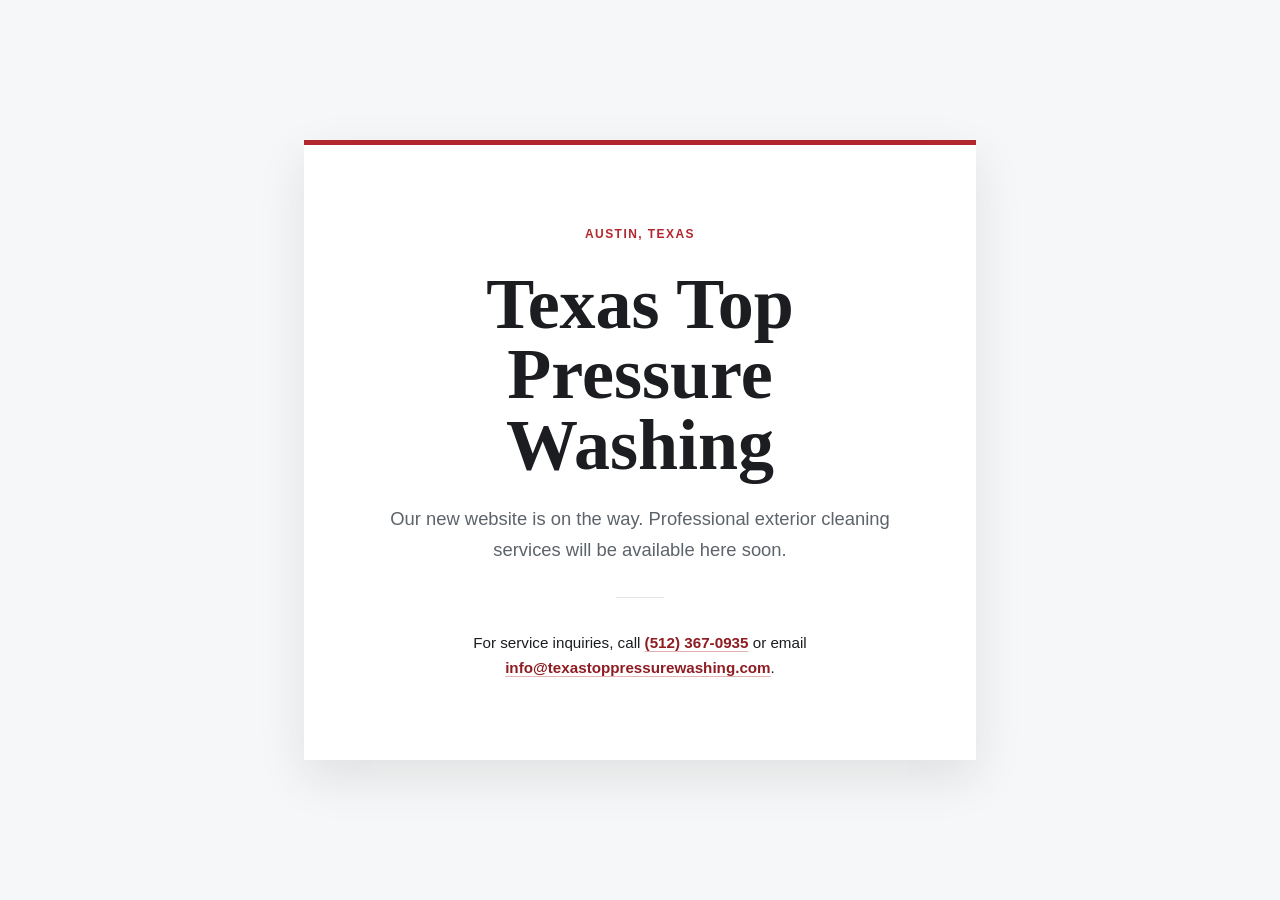
==== commit 92521e7a: "updated to real email" ====
--- a/index.html
+++ b/index.html
@@ -117,7 +117,7 @@
             <h1 id="page-title">Texas Top<br>Pressure Washing</h1>
             <p>Our new website is on the way. Professional exterior cleaning services will be available here soon.</p>
             <div class="rule" aria-hidden="true"></div>
-            <p class="contact">For service inquiries, call <a href="tel:5123670935">(512) 367-0935</a>.</p>
+            <p class="contact">For service inquiries, call <a href="tel:5123670935">(512) 367-0935</a> or email <a href="mailto:info@texastoppressurewashing.com">info@texastoppressurewashing.com</a>.</p>
         </section>
     </main>
 </body>
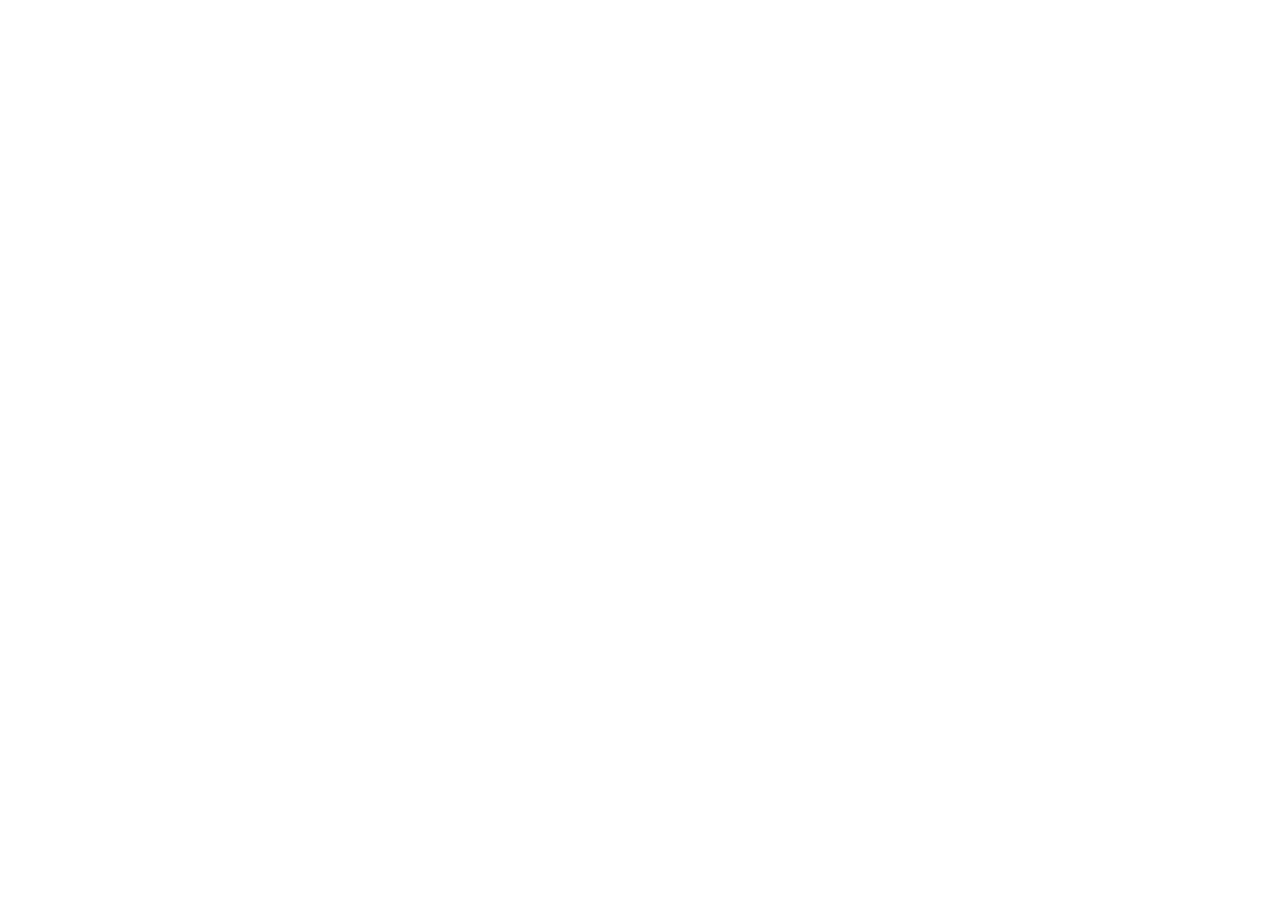
==== commit 5e3f108f: "live again" ====
--- a/index.html
+++ b/index.html
@@ -3,122 +3,9 @@
 <head>
     <meta charset="UTF-8">
     <meta name="viewport" content="width=device-width, initial-scale=1.0">
-    <meta name="description" content="Texas Top Pressure Washing is coming soon.">
-    <title>Coming Soon | Texas Top Pressure Washing</title>
-    <style>
-        :root {
-            --ink: #1b1d20;
-            --muted: #5d636a;
-            --surface: #ffffff;
-            --accent: #b3262d;
-            --accent-deep: #8f1c22;
-            --line: #e3e5e7;
-        }
-
-        * {
-            box-sizing: border-box;
-        }
-
-        html,
-        body {
-            min-height: 100%;
-        }
-
-        body {
-            margin: 0;
-            background: #f6f7f8;
-            color: var(--ink);
-            font-family: Georgia, "Times New Roman", serif;
-        }
-
-        main {
-            display: grid;
-            min-height: 100vh;
-            place-items: center;
-            padding: 2rem;
-        }
-
-        .coming-soon {
-            width: min(100%, 42rem);
-            border-top: 5px solid var(--accent);
-            background: var(--surface);
-            box-shadow: 0 18px 45px rgba(27, 29, 32, 0.1);
-            padding: clamp(2.5rem, 7vw, 5rem) clamp(1.5rem, 7vw, 4.5rem);
-            text-align: center;
-        }
-
-        .eyebrow {
-            margin: 0 0 1.5rem;
-            color: var(--accent);
-            font-family: Arial, sans-serif;
-            font-size: 0.75rem;
-            font-weight: 700;
-            letter-spacing: 0.12em;
-            text-transform: uppercase;
-        }
-
-        h1 {
-            margin: 0;
-            font-size: clamp(2.25rem, 8vw, 4.5rem);
-            font-weight: 700;
-            letter-spacing: 0;
-            line-height: 0.98;
-        }
-
-        p {
-            margin: 1.5rem auto 0;
-            max-width: 34rem;
-            color: var(--muted);
-            font-family: Arial, sans-serif;
-            font-size: clamp(1rem, 2.5vw, 1.15rem);
-            line-height: 1.65;
-        }
-
-        .rule {
-            width: 3rem;
-            height: 1px;
-            margin: 2rem auto;
-            background: var(--line);
-        }
-
-        .contact {
-            margin-top: 0;
-            color: var(--ink);
-            font-size: 0.95rem;
-        }
-
-        .contact a {
-            color: var(--accent-deep);
-            font-weight: 700;
-            text-decoration-color: rgba(179, 38, 45, 0.35);
-            text-underline-offset: 0.2em;
-        }
-
-        .contact a:hover,
-        .contact a:focus-visible {
-            color: var(--accent);
-        }
-
-        @media (max-width: 420px) {
-            main {
-                padding: 1rem;
-            }
-
-            .coming-soon {
-                padding: 2.5rem 1.5rem;
-            }
-        }
-    </style>
+    <meta name="description" content="Texas Top Pressure Washing provides professional exterior cleaning services in Austin, Texas.">
+    <title>Texas Top Pressure Washing</title>
 </head>
 <body>
-    <main>
-        <section class="coming-soon" aria-labelledby="page-title">
-            <p class="eyebrow">Austin, Texas</p>
-            <h1 id="page-title">Texas Top<br>Pressure Washing</h1>
-            <p>Our new website is on the way. Professional exterior cleaning services will be available here soon.</p>
-            <div class="rule" aria-hidden="true"></div>
-            <p class="contact">For service inquiries, call <a href="tel:5123670935">(512) 367-0935</a> or email <a href="mailto:info@texastoppressurewashing.com">info@texastoppressurewashing.com</a>.</p>
-        </section>
-    </main>
 </body>
 </html>
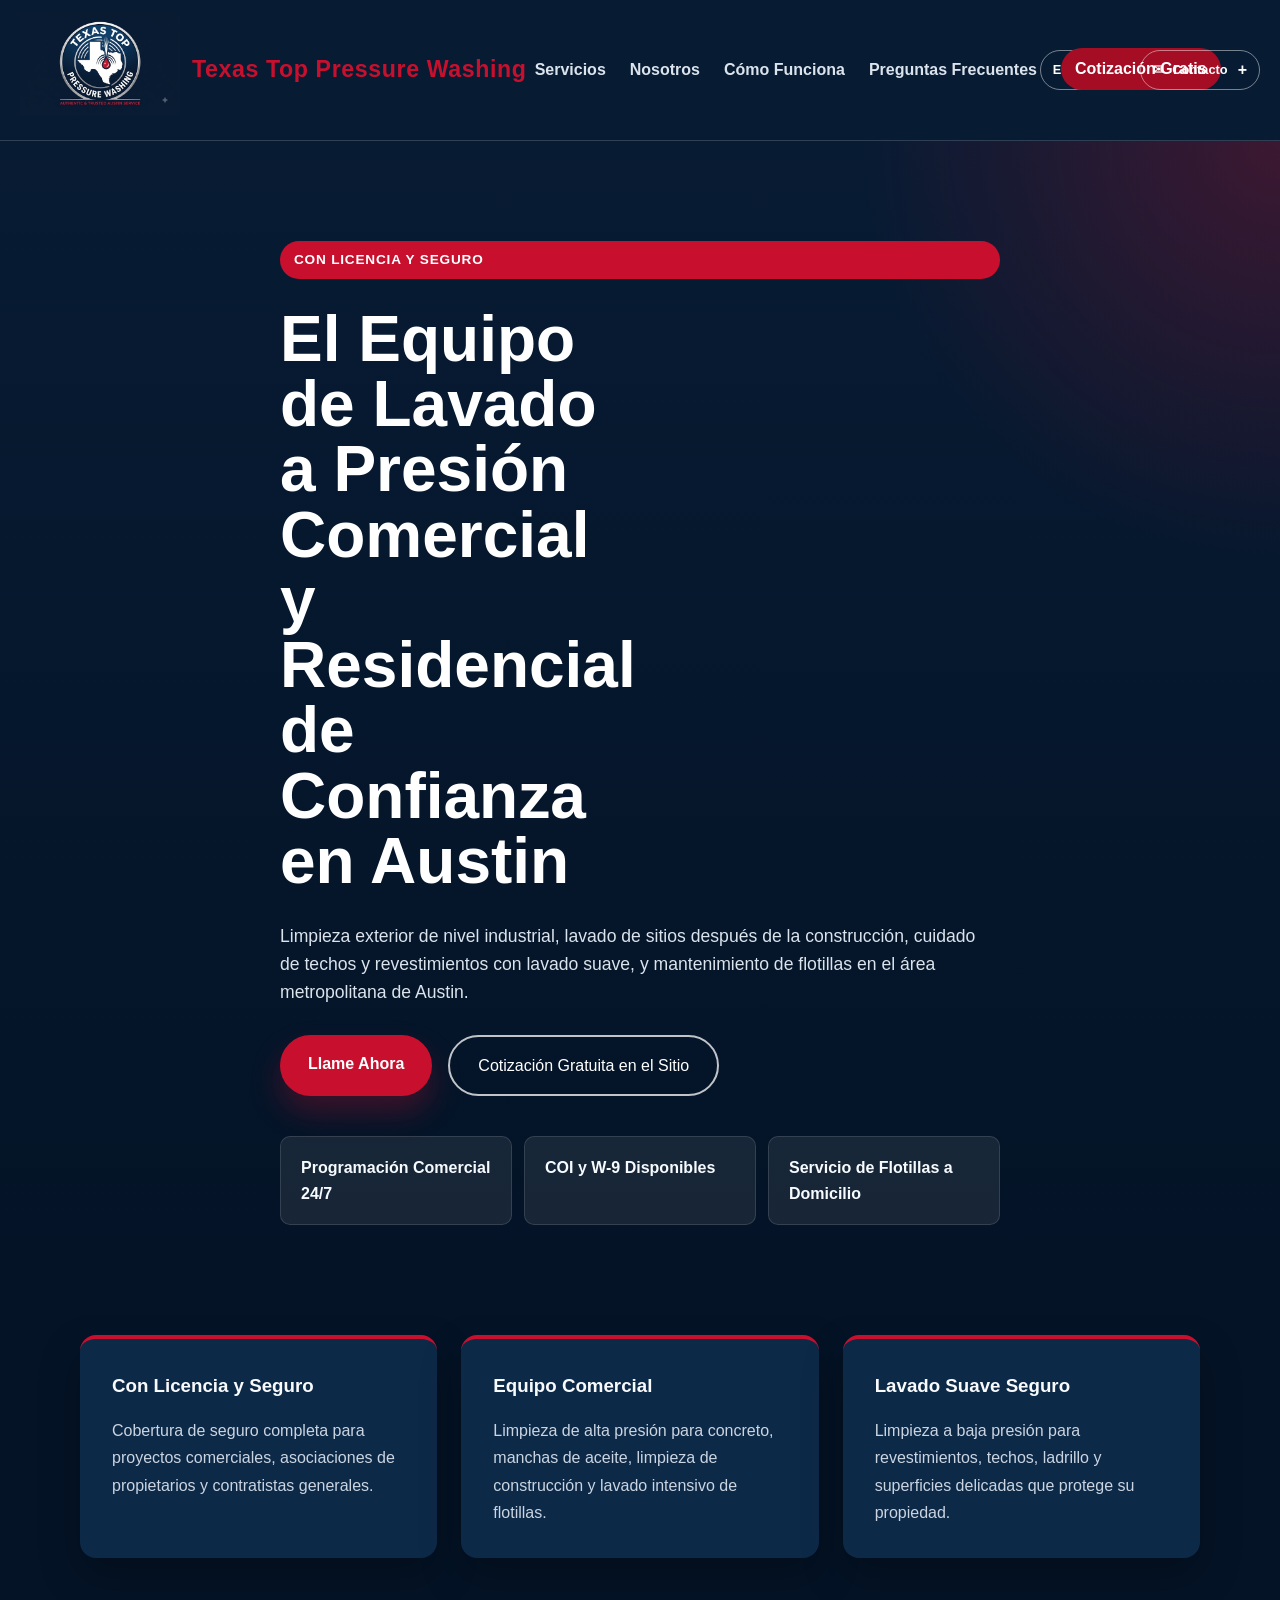
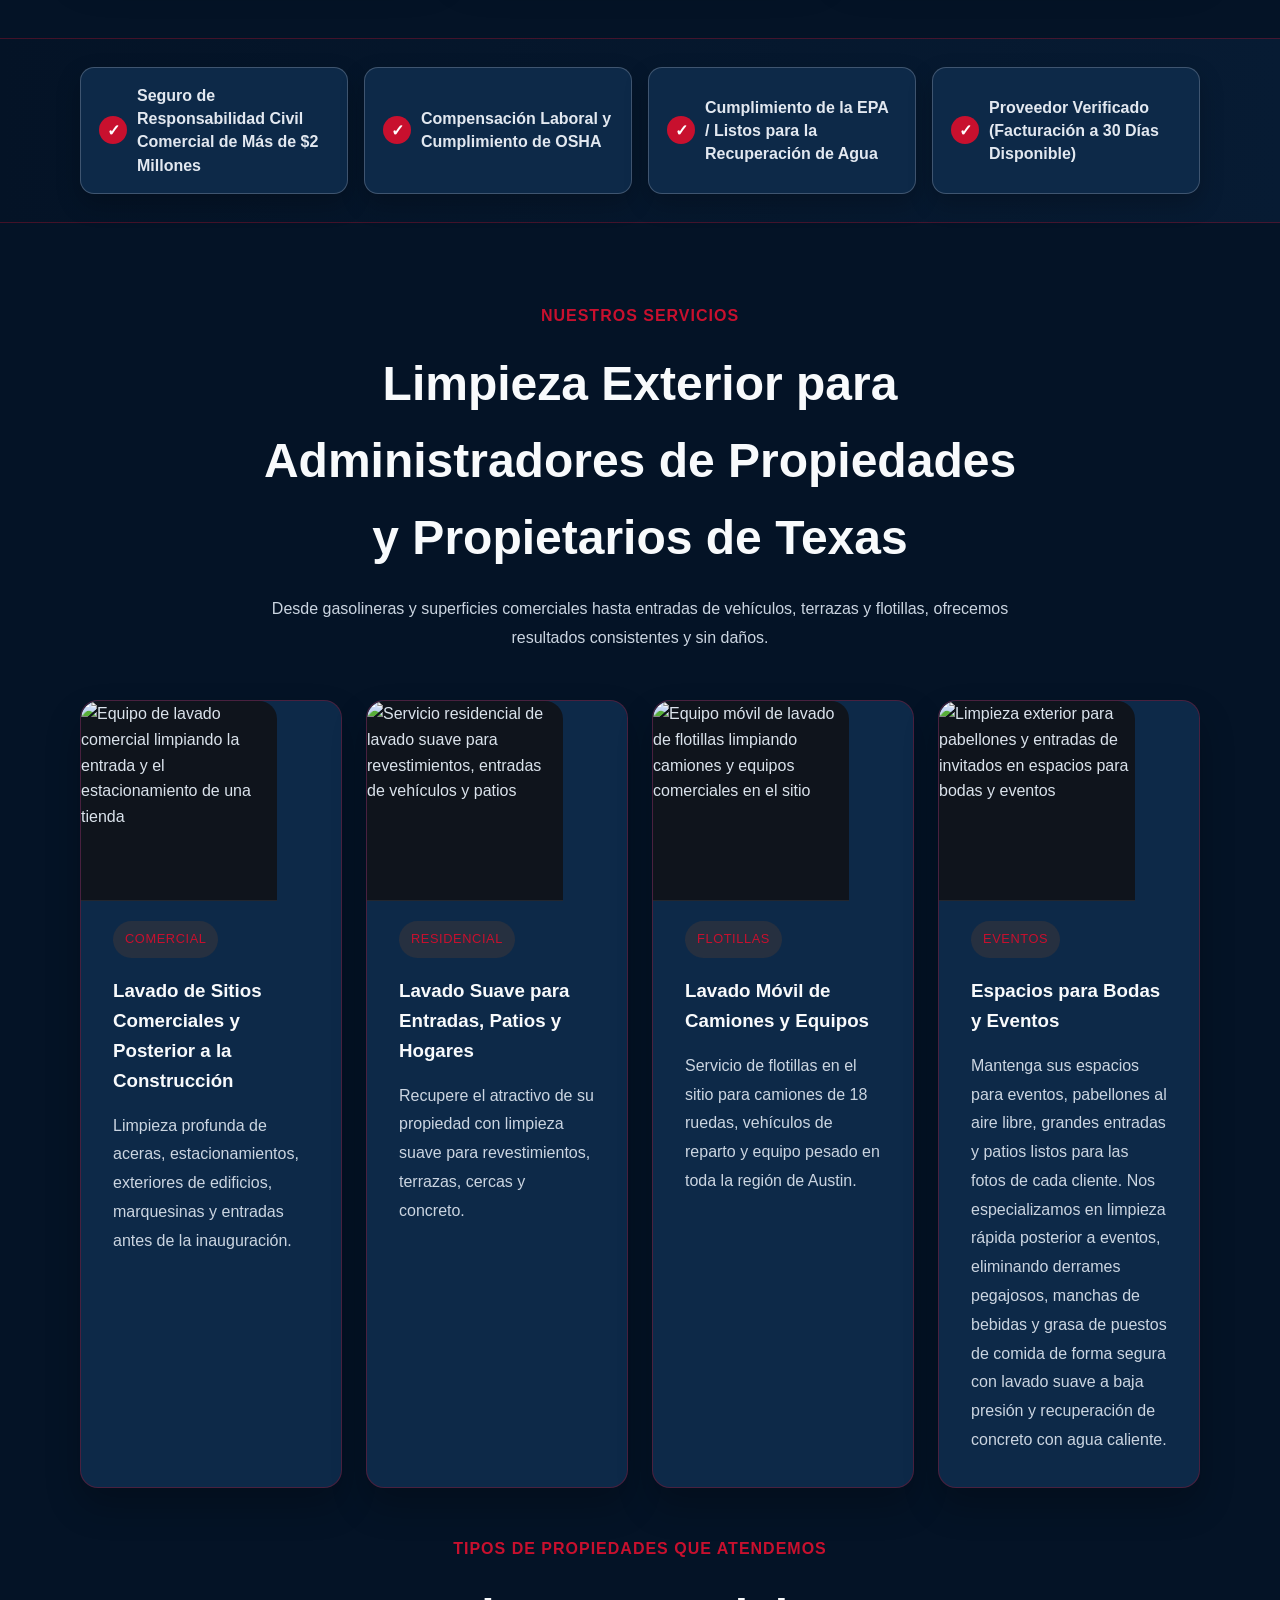
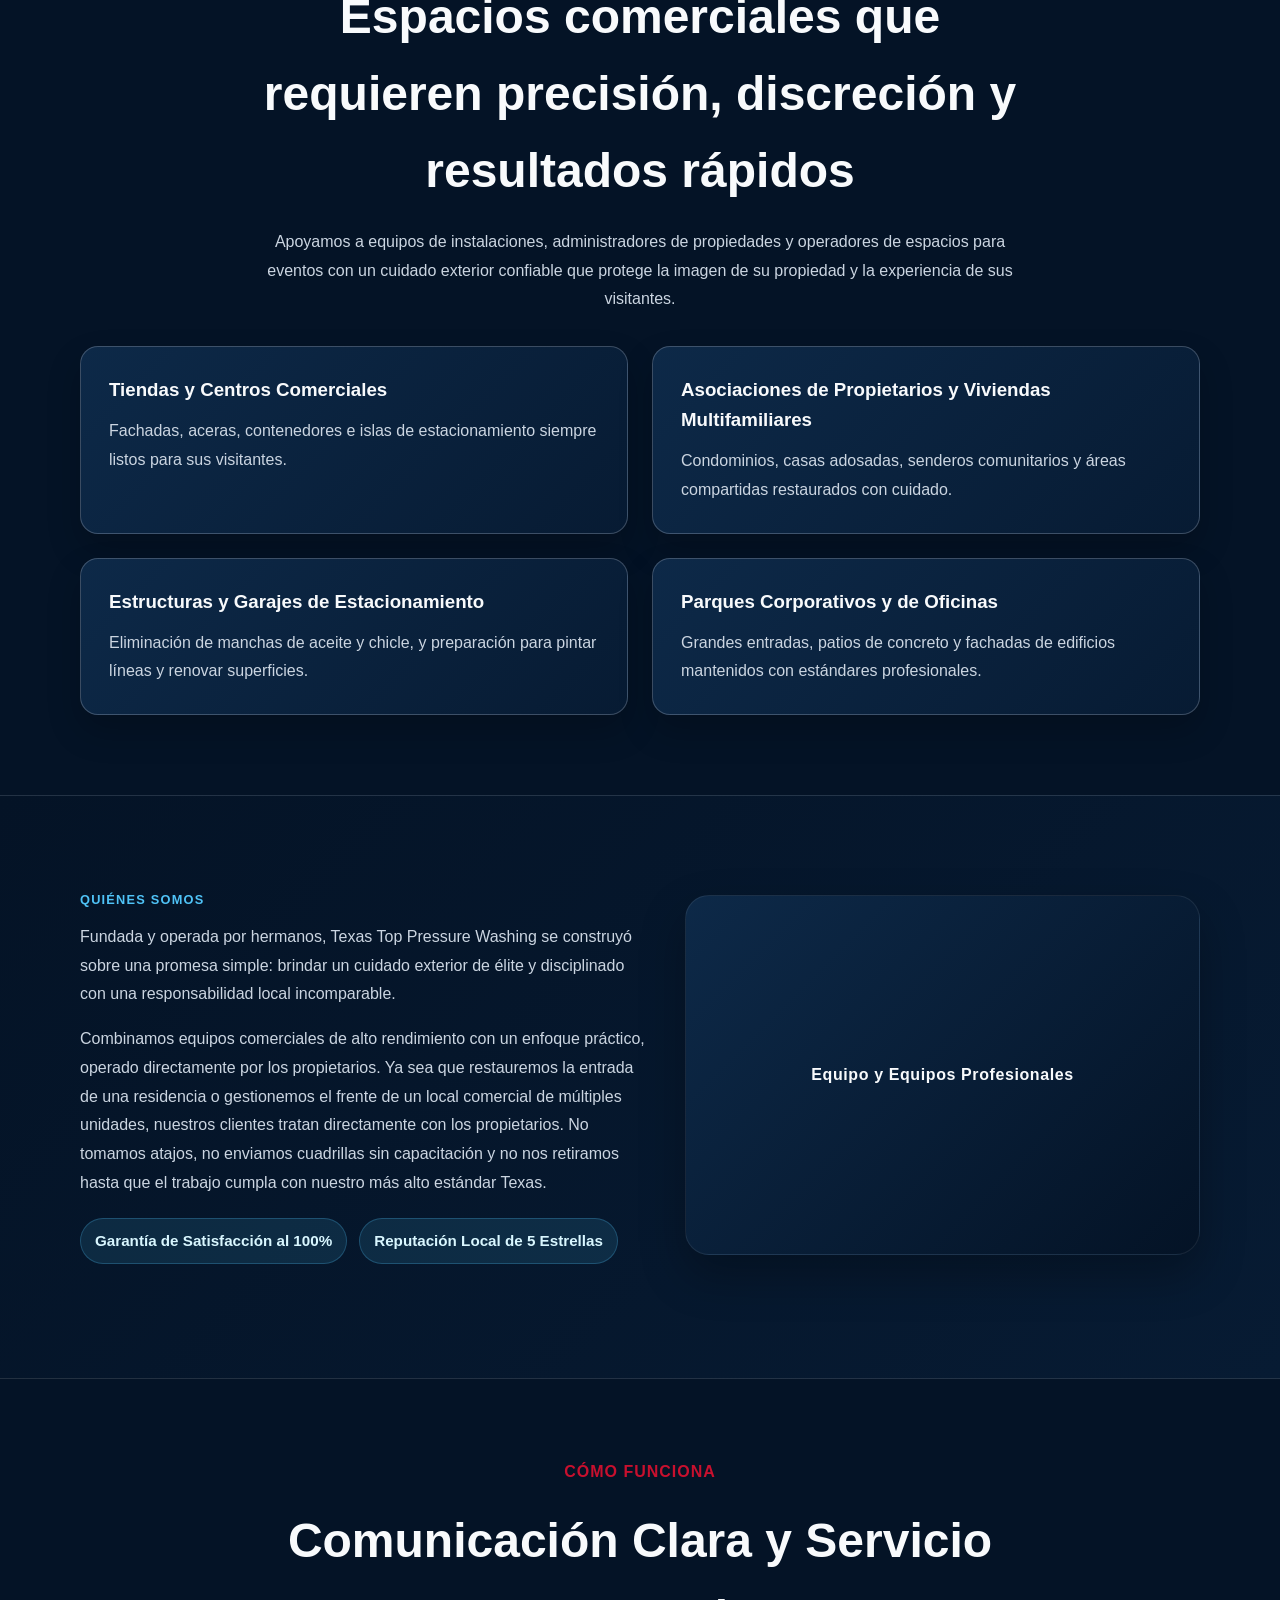
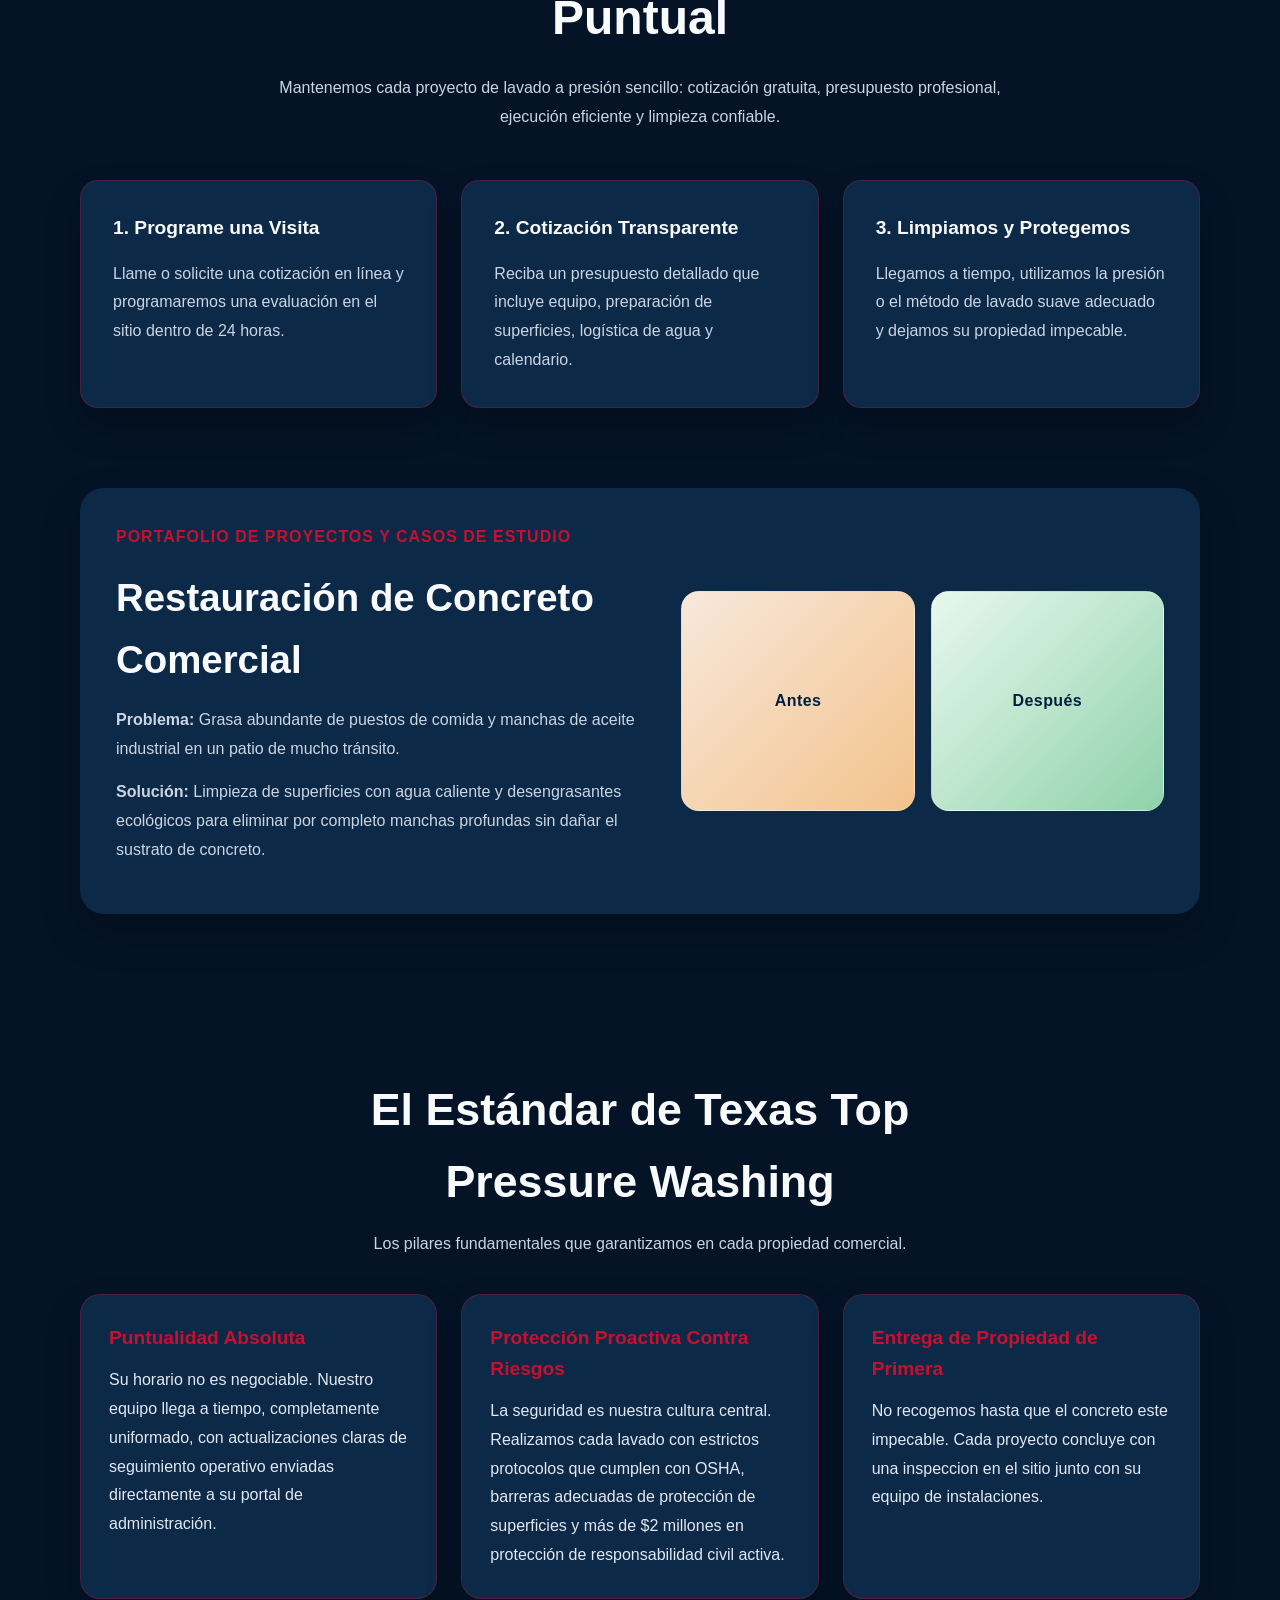
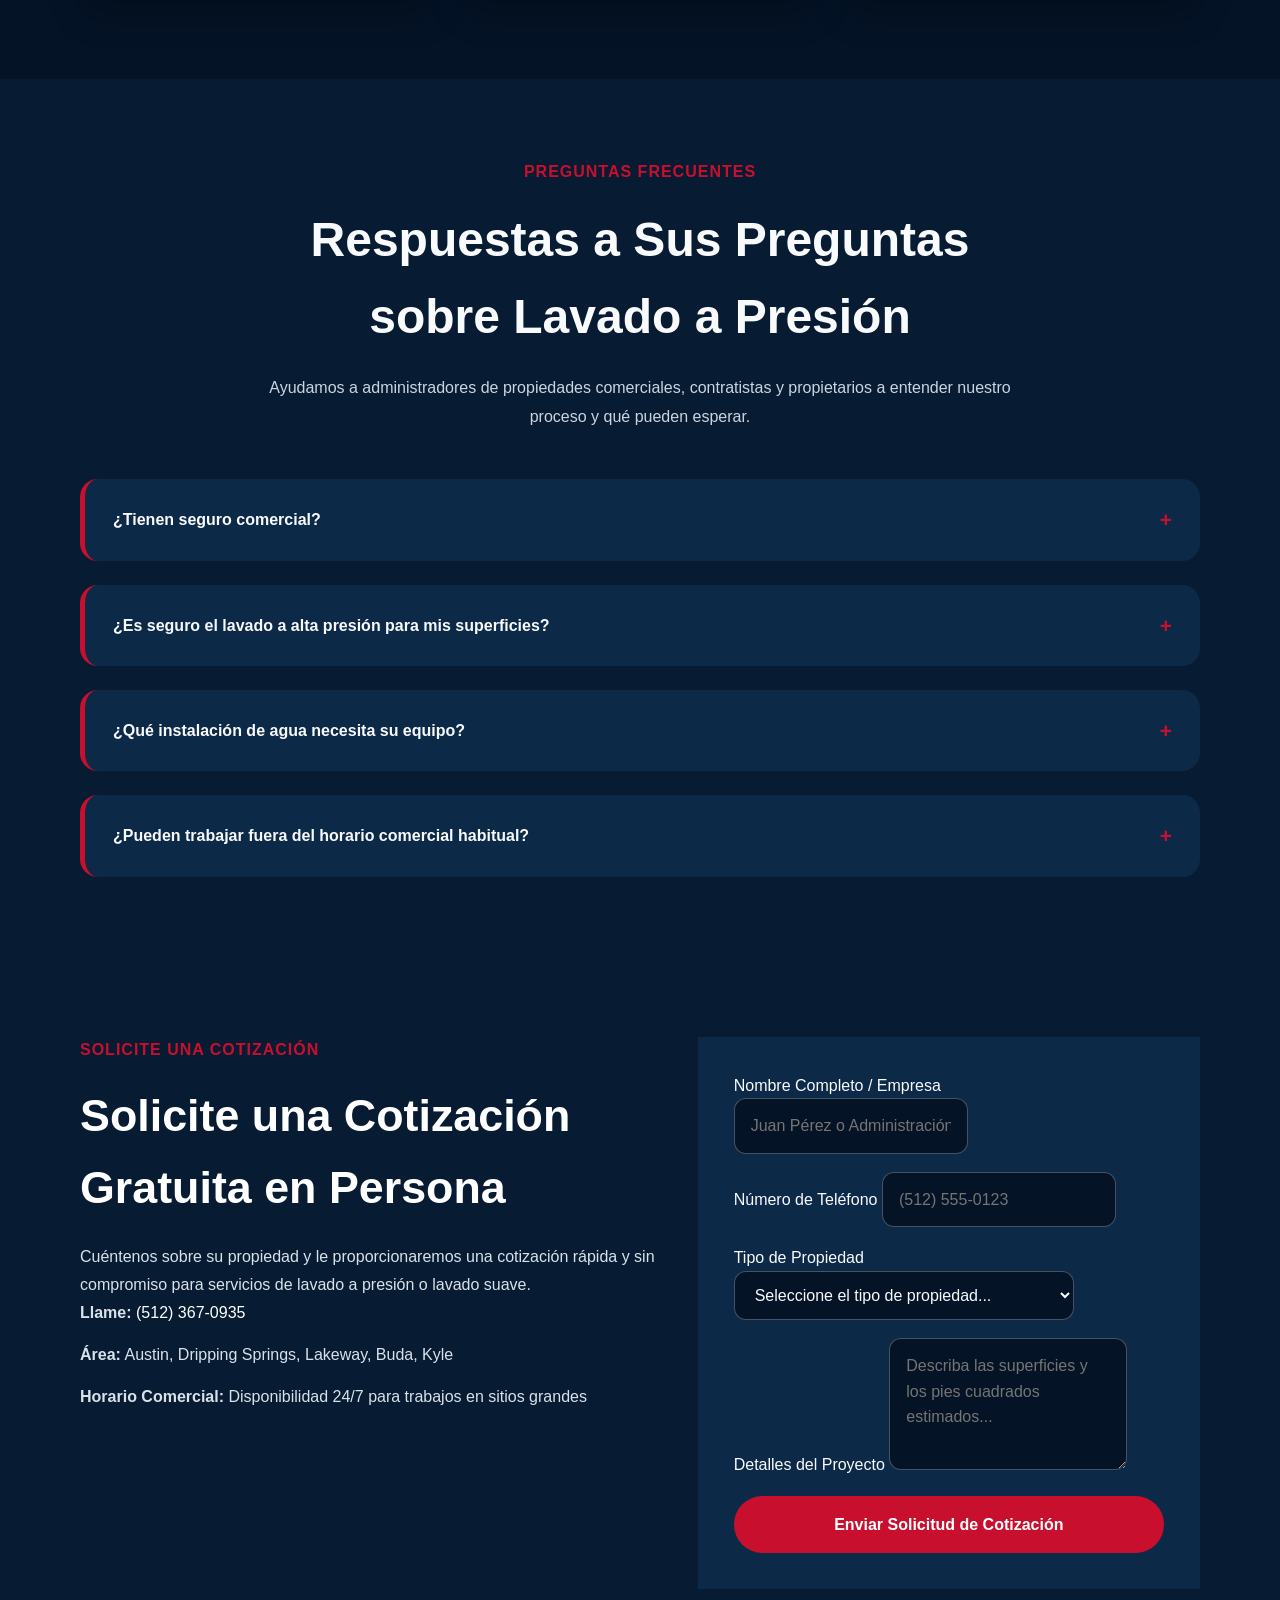
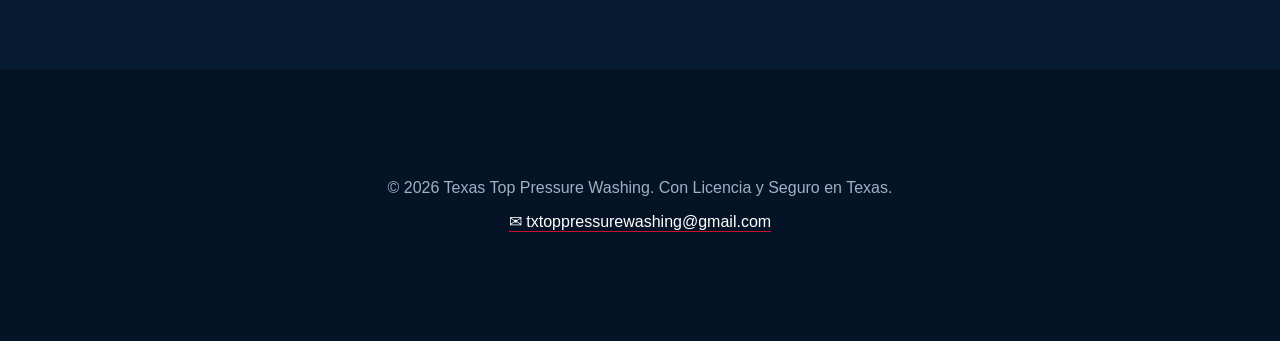
==== commit 368d055b: "went back to og code" ====
--- a/index.html
+++ b/index.html
@@ -9,3 +9,695 @@
 <body>
 </body>
 </html>
+<!DOCTYPE html>
+<html lang="es">
+<head>
+    <meta charset="UTF-8">
+    <meta name="viewport" content="width=device-width, initial-scale=1.0">
+    <meta name="description" content="Texas Top Pressure Washing ofrece limpieza exterior comercial y residencial, lavado posterior a la construcción, servicio para flotillas y lavado suave en Austin y comunidades cercanas.">
+    <title>Texas Top Pressure Washing | Limpieza Comercial y Residencial en Austin</title>
+    <link rel="stylesheet" href="style.css">
+</head>
+<body>
+    <header>
+        <nav class="site-nav container">
+            <div class="logo">
+                <img src="assets/logos /logo.png" alt="Texas Top Pressure Washing logo">
+                <span>Texas Top Pressure Washing</span>
+            </div>
+            <div class="nav-links">
+                <a href="#services">Servicios</a>
+                <a href="#about">Nosotros</a>
+                <a href="#process">Cómo Funciona</a>
+                <a href="#faq">Preguntas Frecuentes</a>
+                <a href="#quote" class="nav-quote">Cotización Gratis</a>
+            </div>
+            <div class="contact-actions">
+                <div class="language-toggle" role="group" aria-label="Seleccionar idioma">
+                    <button class="language-option" type="button" data-language="en" aria-pressed="false">EN</button>
+                    <span aria-hidden="true">|</span>
+                    <button class="language-option active" type="button" data-language="es" aria-pressed="true">ES</button>
+                </div>
+                <details class="contact-menu">
+                    <summary aria-label="Abrir detalles de contacto">
+                        <span aria-hidden="true">✉</span>
+                        <span>Contacto</span>
+                    </summary>
+                    <div class="contact-menu-panel">
+                        <a href="tel:5123670935" class="contact-menu-item">
+                            <span aria-hidden="true">📞</span>
+                            <span><strong>Llamar</strong>(512) 367-0935</span>
+                        </a>
+                        <a href="mailto:txtoppw@gmail.com" class="contact-menu-item">
+                            <span aria-hidden="true">✉</span>
+                            <span><strong>Correo electrónico</strong>txtoppw@gmail.com</span>
+                        </a>
+                    </div>
+                </details>
+            </div>
+        </nav>
+    </header>
+
+    <main>
+        <section id="hero" class="hero-section">
+            <div class="hero-overlay"></div>
+            <div class="hero-content container">
+                <span class="badge">Con Licencia y Seguro</span>
+                <h1>El Equipo de Lavado a Presión Comercial y Residencial de Confianza en Austin</h1>
+                <p>Limpieza exterior de nivel industrial, lavado de sitios después de la construcción, cuidado de techos y revestimientos con lavado suave, y mantenimiento de flotillas en el área metropolitana de Austin.</p>
+                <div class="hero-buttons">
+                    <a href="tel:5123670935" class="btn-primary">Llame Ahora</a>
+                    <a href="#quote" class="btn-secondary">Cotización Gratuita en el Sitio</a>
+                </div>
+                <div class="hero-highlights">
+                    <div><strong>Programación Comercial 24/7</strong></div>
+                    <div><strong>COI y W-9 Disponibles</strong></div>
+                    <div><strong>Servicio de Flotillas a Domicilio</strong></div>
+                </div>
+            </div>
+        </section>
+
+        <section id="pillars" class="container feature-row">
+            <div class="pillar">
+                <h3>Con Licencia y Seguro</h3>
+                <p>Cobertura de seguro completa para proyectos comerciales, asociaciones de propietarios y contratistas generales.</p>
+            </div>
+            <div class="pillar">
+                <h3>Equipo Comercial</h3>
+                <p>Limpieza de alta presión para concreto, manchas de aceite, limpieza de construcción y lavado intensivo de flotillas.</p>
+            </div>
+            <div class="pillar">
+                <h3>Lavado Suave Seguro</h3>
+                <p>Limpieza a baja presión para revestimientos, techos, ladrillo y superficies delicadas que protege su propiedad.</p>
+            </div>
+        </section>
+
+        <section class="compliance-strip">
+            <div class="container compliance-grid">
+                <div class="compliance-card">
+                    <span class="compliance-icon">✓</span>
+                    <p>Seguro de Responsabilidad Civil Comercial de Más de $2 Millones</p>
+                </div>
+                <div class="compliance-card">
+                    <span class="compliance-icon">✓</span>
+                    <p>Compensación Laboral y Cumplimiento de OSHA</p>
+                </div>
+                <div class="compliance-card">
+                    <span class="compliance-icon">✓</span>
+                    <p>Cumplimiento de la EPA / Listos para la Recuperación de Agua</p>
+                </div>
+                <div class="compliance-card">
+                    <span class="compliance-icon">✓</span>
+                    <p>Proveedor Verificado (Facturación a 30 Días Disponible)</p>
+                </div>
+            </div>
+        </section>
+
+        <section id="services" class="container services-section">
+            <div class="section-intro">
+                <span class="section-label">Nuestros Servicios</span>
+                <h2>Limpieza Exterior para Administradores de Propiedades y Propietarios de Texas</h2>
+                <p>Desde gasolineras y superficies comerciales hasta entradas de vehículos, terrazas y flotillas, ofrecemos resultados consistentes y sin daños.</p>
+            </div>
+
+            <div class="services-grid">
+                <article class="card service-card">
+                    <div class="service-card-img-wrapper">
+                        <img src="assets/images/services/retail-wash.jpg" alt="Equipo de lavado comercial limpiando la entrada y el estacionamiento de una tienda">
+                    </div>
+                    <div class="card-tag">Comercial</div>
+                    <h3>Lavado de Sitios Comerciales y Posterior a la Construcción</h3>
+                    <p>Limpieza profunda de aceras, estacionamientos, exteriores de edificios, marquesinas y entradas antes de la inauguración.</p>
+                </article>
+                <article class="card service-card">
+                    <div class="service-card-img-wrapper">
+                        <img src="assets/images/services/home-soft-wash.jpg" alt="Servicio residencial de lavado suave para revestimientos, entradas de vehículos y patios">
+                    </div>
+                    <div class="card-tag">Residencial</div>
+                    <h3>Lavado Suave para Entradas, Patios y Hogares</h3>
+                    <p>Recupere el atractivo de su propiedad con limpieza suave para revestimientos, terrazas, cercas y concreto.</p>
+                </article>
+                <article class="card service-card">
+                    <div class="service-card-img-wrapper">
+                        <img src="assets/images/services/fleet-wash.jpg" alt="Equipo móvil de lavado de flotillas limpiando camiones y equipos comerciales en el sitio">
+                    </div>
+                    <div class="card-tag">Flotillas</div>
+                    <h3>Lavado Móvil de Camiones y Equipos</h3>
+                    <p>Servicio de flotillas en el sitio para camiones de 18 ruedas, vehículos de reparto y equipo pesado en toda la región de Austin.</p>
+                </article>
+                <article class="card service-card">
+                    <div class="service-card-img-wrapper">
+                        <img src="assets/images/services/venue-cleaning.jpg" alt="Limpieza exterior para pabellones y entradas de invitados en espacios para bodas y eventos">
+                    </div>
+                    <div class="card-tag">Eventos</div>
+                    <h3>Espacios para Bodas y Eventos</h3>
+                    <p>Mantenga sus espacios para eventos, pabellones al aire libre, grandes entradas y patios listos para las fotos de cada cliente. Nos especializamos en limpieza rápida posterior a eventos, eliminando derrames pegajosos, manchas de bebidas y grasa de puestos de comida de forma segura con lavado suave a baja presión y recuperación de concreto con agua caliente.</p>
+                </article>
+            </div>
+
+            <div class="property-types-section">
+                <div class="section-intro property-types-intro">
+                    <span class="section-label">Tipos de Propiedades que Atendemos</span>
+                    <h2>Espacios comerciales que requieren precisión, discreción y resultados rápidos</h2>
+                    <p>Apoyamos a equipos de instalaciones, administradores de propiedades y operadores de espacios para eventos con un cuidado exterior confiable que protege la imagen de su propiedad y la experiencia de sus visitantes.</p>
+                </div>
+                <div class="property-types-grid">
+                    <article class="property-type-card">
+                        <h3>Tiendas y Centros Comerciales</h3>
+                        <p>Fachadas, aceras, contenedores e islas de estacionamiento siempre listos para sus visitantes.</p>
+                    </article>
+                    <article class="property-type-card">
+                        <h3>Asociaciones de Propietarios y Viviendas Multifamiliares</h3>
+                        <p>Condominios, casas adosadas, senderos comunitarios y áreas compartidas restaurados con cuidado.</p>
+                    </article>
+                    <article class="property-type-card">
+                        <h3>Estructuras y Garajes de Estacionamiento</h3>
+                        <p>Eliminación de manchas de aceite y chicle, y preparación para pintar líneas y renovar superficies.</p>
+                    </article>
+                    <article class="property-type-card">
+                        <h3>Parques Corporativos y de Oficinas</h3>
+                        <p>Grandes entradas, patios de concreto y fachadas de edificios mantenidos con estándares profesionales.</p>
+                    </article>
+                </div>
+            </div>
+        </section>
+
+        <section id="about" class="about-section">
+            <div class="container about-grid">
+                <div class="about-copy">
+                    <span class="about-subtitle">Quiénes Somos</span>
+                    <p>Fundada y operada por hermanos, Texas Top Pressure Washing se construyó sobre una promesa simple: brindar un cuidado exterior de élite y disciplinado con una responsabilidad local incomparable.</p>
+                    <p>Combinamos equipos comerciales de alto rendimiento con un enfoque práctico, operado directamente por los propietarios. Ya sea que restauremos la entrada de una residencia o gestionemos el frente de un local comercial de múltiples unidades, nuestros clientes tratan directamente con los propietarios. No tomamos atajos, no enviamos cuadrillas sin capacitación y no nos retiramos hasta que el trabajo cumpla con nuestro más alto estándar Texas.</p>
+                    <div class="about-stats">
+                        <div class="about-stat-pill">Garantía de Satisfacción al 100%</div>
+                        <div class="about-stat-pill">Reputación Local de 5 Estrellas</div>
+                    </div>
+                </div>
+                <div class="about-image-card" id="aboutTrigger" role="button" tabindex="0" aria-label="Mostrar nuestro equipo" aria-expanded="false">
+                    <div class="about-image-placeholder">Equipo y Equipos Profesionales</div>
+                </div>
+            </div>
+
+            <div class="container about-team-section">
+                <div class="about-equipment-modal" id="aboutEquipmentModal" role="dialog" aria-modal="true" aria-label="Nuestro equipo">
+                    <div class="about-equipment-modal-backdrop" data-close-modal></div>
+                    <div class="about-equipment-modal-panel">
+                        <button class="about-equipment-close" type="button" aria-label="Cerrar ventana de equipo" data-close-modal>&times;</button>
+                        <div class="about-equipment-grid">
+                            <article class="about-equipment-card">
+                                <div class="about-equipment-visual">Equipo Industrial</div>
+                                <h4>Hidrolavadora Comercial</h4>
+                                <p>Máquina industrial de alto caudal para superficies grandes, suciedad difícil y trabajos con entrega rápida.</p>
+                            </article>
+                            <article class="about-equipment-card">
+                                <div class="about-equipment-visual">Lavado Suave</div>
+                                <h4>Sistema de Lavado Suave</h4>
+                                <p>Sistema de baja presión diseñado para revestimientos, techos y materiales con acabados delicados.</p>
+                            </article>
+                            <article class="about-equipment-card">
+                                <div class="about-equipment-visual">Limpiador de Superficies</div>
+                                <h4>Limpiador de Superficies</h4>
+                                <p>Ofrece resultados impecables y sin marcas en entradas de vehículos, aceras y superficies de concreto.</p>
+                            </article>
+                            <article class="about-equipment-card">
+                                <div class="about-equipment-visual">Mezcla Ecológica</div>
+                                <h4>Productos Químicos Ecológicos Premium</h4>
+                                <p>Seguros para el paisajismo y con una limpieza potente.</p>
+                            </article>
+                        </div>
+                    </div>
+                </div>
+            </div>
+        </section>
+
+        <section id="process" class="container process-section">
+            <div class="section-intro">
+                <span class="section-label">Cómo Funciona</span>
+                <h2>Comunicación Clara y Servicio Puntual</h2>
+                <p>Mantenemos cada proyecto de lavado a presión sencillo: cotización gratuita, presupuesto profesional, ejecución eficiente y limpieza confiable.</p>
+            </div>
+
+            <div class="process-grid">
+                <div class="process-step">
+                    <h3>1. Programe una Visita</h3>
+                    <p>Llame o solicite una cotización en línea y programaremos una evaluación en el sitio dentro de 24 horas.</p>
+                </div>
+                <div class="process-step">
+                    <h3>2. Cotización Transparente</h3>
+                    <p>Reciba un presupuesto detallado que incluye equipo, preparación de superficies, logística de agua y calendario.</p>
+                </div>
+                <div class="process-step">
+                    <h3>3. Limpiamos y Protegemos</h3>
+                    <p>Llegamos a tiempo, utilizamos la presión o el método de lavado suave adecuado y dejamos su propiedad impecable.</p>
+                </div>
+            </div>
+        </section>
+
+        <section class="case-study-section">
+            <div class="container case-study-grid">
+                <div class="case-study-copy">
+                    <span class="section-label">Portafolio de Proyectos y Casos de Estudio</span>
+                    <h2>Restauración de Concreto Comercial</h2>
+                    <p><strong>Problema:</strong> Grasa abundante de puestos de comida y manchas de aceite industrial en un patio de mucho tránsito.</p>
+                    <p><strong>Solución:</strong> Limpieza de superficies con agua caliente y desengrasantes ecológicos para eliminar por completo manchas profundas sin dañar el sustrato de concreto.</p>
+                </div>
+                <div class="case-study-images">
+                    <div class="case-study-image before-image"><span>Antes</span></div>
+                    <div class="case-study-image after-image"><span>Después</span></div>
+                </div>
+            </div>
+        </section>
+
+        <section id="tx-standards-wrapper" class="tx-standards-wrapper">
+            <div class="container">
+                <div class="tx-standards-header">
+                    <h2>El Estándar de Texas Top Pressure Washing</h2>
+                    <p>Los pilares fundamentales que garantizamos en cada propiedad comercial.</p>
+                </div>
+                <div class="tx-pillar-flex-box">
+                    <article class="tx-individual-pillar-card">
+                        <h3>Puntualidad Absoluta</h3>
+                        <p>Su horario no es negociable. Nuestro equipo llega a tiempo, completamente uniformado, con actualizaciones claras de seguimiento operativo enviadas directamente a su portal de administración.</p>
+                    </article>
+                    <article class="tx-individual-pillar-card">
+                        <h3>Protección Proactiva Contra Riesgos</h3>
+                        <p>La seguridad es nuestra cultura central. Realizamos cada lavado con estrictos protocolos que cumplen con OSHA, barreras adecuadas de protección de superficies y más de $2 millones en protección de responsabilidad civil activa.</p>
+                    </article>
+                    <article class="tx-individual-pillar-card">
+                        <h3>Entrega de Propiedad de Primera</h3>
+                        <p>No recogemos hasta que el concreto este impecable. Cada proyecto concluye con una inspeccion en el sitio junto con su equipo de instalaciones.</p>
+                    </article>
+                </div>
+            </div>
+        </section>
+
+        <script>
+            document.addEventListener('DOMContentLoaded', () => {
+                const trigger = document.getElementById('aboutTrigger');
+                const modal = document.getElementById('aboutEquipmentModal');
+                const closeButtons = document.querySelectorAll('[data-close-modal]');
+
+                if (trigger && modal) {
+                    const openModal = () => {
+                        modal.classList.add('open');
+                        trigger.setAttribute('aria-expanded', 'true');
+                    };
+
+                    const closeModal = () => {
+                        modal.classList.remove('open');
+                        trigger.setAttribute('aria-expanded', 'false');
+                    };
+
+                    trigger.addEventListener('click', openModal);
+                    trigger.addEventListener('keydown', (event) => {
+                        if (event.key === 'Enter' || event.key === ' ') {
+                            event.preventDefault();
+                            openModal();
+                        }
+                    });
+
+                    closeButtons.forEach((button) => {
+                        button.addEventListener('click', closeModal);
+                    });
+
+                    modal.addEventListener('click', (event) => {
+                        if (event.target === modal) {
+                            closeModal();
+                        }
+                    });
+
+                    document.addEventListener('keydown', (event) => {
+                        if (event.key === 'Escape' && modal.classList.contains('open')) {
+                            closeModal();
+                        }
+                    });
+                }
+            });
+        </script>
+
+        <section id="faq" class="faq-section">
+            <div class="container">
+                <div class="section-intro">
+                    <span class="section-label">Preguntas Frecuentes</span>
+                    <h2>Respuestas a Sus Preguntas sobre Lavado a Presión</h2>
+                    <p>Ayudamos a administradores de propiedades comerciales, contratistas y propietarios a entender nuestro proceso y qué pueden esperar.</p>
+                </div>
+
+                <div class="faq-container">
+                    <div class="faq-item">
+                        <button class="faq-question" type="button" aria-expanded="false">
+                            <span>¿Tienen seguro comercial?</span>
+                            <span class="faq-icon">+</span>
+                        </button>
+                        <div class="faq-answer">
+                            <p>Sí. Contamos con $2,000,000 de cobertura de responsabilidad civil general y podemos emitir COI y W-9 para todas las cuentas comerciales.</p>
+                        </div>
+                    </div>
+                    <div class="faq-item">
+                        <button class="faq-question" type="button" aria-expanded="false">
+                            <span>¿Es seguro el lavado a alta presión para mis superficies?</span>
+                            <span class="faq-icon">+</span>
+                        </button>
+                        <div class="faq-answer">
+                            <p>Por supuesto. Combinamos limpieza a alta presión para superficies resistentes con lavado suave para revestimientos, techos y materiales delicados.</p>
+                        </div>
+                    </div>
+                    <div class="faq-item">
+                        <button class="faq-question" type="button" aria-expanded="false">
+                            <span>¿Qué instalación de agua necesita su equipo?</span>
+                            <span class="faq-icon">+</span>
+                        </button>
+                        <div class="faq-answer">
+                            <p>La mayoría de los trabajos utilizan una conexión de manguera en el sitio. Las ubicaciones remotas pueden recibir servicio con suministro móvil de agua cuando sea necesario.</p>
+                        </div>
+                    </div>
+                    <div class="faq-item">
+                        <button class="faq-question" type="button" aria-expanded="false">
+                            <span>¿Pueden trabajar fuera del horario comercial habitual?</span>
+                            <span class="faq-icon">+</span>
+                        </button>
+                        <div class="faq-answer">
+                            <p>Sí. Ofrecemos programación temprano por la mañana, durante la noche y los fines de semana para minimizar las interrupciones en sus operaciones.</p>
+                        </div>
+                    </div>
+                </div>
+            </div>
+        </section>
+
+        <section id="quote" class="quote-section">
+            <div class="container quote-container">
+                <div class="quote-copy">
+                    <span class="section-label">Solicite una Cotización</span>
+                    <h2>Solicite una Cotización Gratuita en Persona</h2>
+                    <p>Cuéntenos sobre su propiedad y le proporcionaremos una cotización rápida y sin compromiso para servicios de lavado a presión o lavado suave.</p>
+                    <div class="contact-methods">
+                        <p><strong>Llame:</strong> <a href="tel:5123670935">(512) 367-0935</a></p>
+                        <p><strong>Área:</strong> Austin, Dripping Springs, Lakeway, Buda, Kyle</p>
+                        <p><strong>Horario Comercial:</strong> Disponibilidad 24/7 para trabajos en sitios grandes</p>
+                    </div>
+                </div>
+
+                <div class="quote-form-box">
+                    <form action="#" method="POST" class="quote-form">
+                        <div class="form-group">
+                            <label for="name">Nombre Completo / Empresa</label>
+                            <input type="text" id="name" required placeholder="Juan Pérez o Administración de Propiedades Acme">
+                        </div>
+                        <div class="form-group">
+                            <label for="phone">Número de Teléfono</label>
+                            <input type="tel" id="phone" required placeholder="(512) 555-0123">
+                        </div>
+                        <div class="form-group">
+                            <label for="property-type">Tipo de Propiedad</label>
+                            <select id="property-type" required>
+                                <option value="" disabled selected>Seleccione el tipo de propiedad...</option>
+                                <option value="commercial">Comercial / Posterior a la Construcción</option>
+                                <option value="residential">Residencial / Asociación de Propietarios</option>
+                                <option value="fleet">Flotilla / Equipo</option>
+                            </select>
+                        </div>
+                        <div class="form-group">
+                            <label for="message">Detalles del Proyecto</label>
+                            <textarea id="message" rows="4" placeholder="Describa las superficies y los pies cuadrados estimados..."></textarea>
+                        </div>
+                        <button type="submit" class="btn-submit">Enviar Solicitud de Cotización</button>
+                    </form>
+                </div>
+            </div>
+        </section>
+    </main>
+
+    <footer class="site-footer">
+        <div class="container">
+            <p>&copy; 2026 Texas Top Pressure Washing. Con Licencia y Seguro en Texas.</p>
+            <a href="mailto:txtoppressurewashing@gmail.com" class="footer-email">✉ txtoppressurewashing@gmail.com</a>
+        </div>
+    </footer>
+
+    <div id="service-modal" class="service-modal-overlay" aria-hidden="true">
+        <div class="modal-content" role="dialog" aria-modal="true" aria-labelledby="modal-title">
+            <h2 id="modal-title">Servicio Destacado</h2>
+            <p id="modal-description">Aquí aparecerá información detallada sobre el servicio comercial.</p>
+            <button class="modal-close-btn" type="button">Cerrar</button>
+        </div>
+    </div>
+
+    <script>
+        const navLinks = Array.from(document.querySelectorAll('.nav-links a[href^="#"]'));
+        const sections = navLinks
+            .map((link) => link.getAttribute('href'))
+            .filter(Boolean)
+            .map((href) => document.querySelector(href))
+            .filter(Boolean);
+
+        if (sections.length) {
+            const observer = new IntersectionObserver(
+                (entries) => {
+                    entries.forEach((entry) => {
+                        if (entry.isIntersecting) {
+                            navLinks.forEach((link) => {
+                                const isActive = link.getAttribute('href') === `#${entry.target.id}`;
+                                link.classList.toggle('active', isActive);
+                            });
+                        }
+                    });
+                },
+                {
+                    rootMargin: '-20% 0px -55% 0px',
+                    threshold: 0.2
+                }
+            );
+
+            sections.forEach((section) => observer.observe(section));
+        }
+
+        const serviceCards = Array.from(document.querySelectorAll('.service-card'));
+        const modalOverlay = document.getElementById('service-modal');
+        const modalTitle = document.getElementById('modal-title');
+        const modalDescription = document.getElementById('modal-description');
+        const closeButton = modalOverlay.querySelector('.modal-close-btn');
+
+        const serviceDetails = [
+            {
+                es: { title: 'Lavado de Sitios Comerciales y Posterior a la Construcción', description: 'Ayudamos a centros comerciales, nuevos desarrollos y administradores de propiedades a restaurar rápidamente entradas, aceras y fachadas después de la construcción, una renovación o acumulación estacional. Nuestros equipos ofrecen una ejecución rápida y por etapas, con mínima interrupción para inquilinos y visitantes.' },
+                en: { title: 'Commercial and Post-Construction Site Washing', description: 'We help shopping centers, new developments, and property managers quickly restore entrances, sidewalks, and facades after construction, renovations, or seasonal buildup. Our crews work quickly in phases with minimal disruption to tenants and visitors.' }
+            },
+            {
+                es: { title: 'Lavado Suave para Entradas, Patios y Hogares', description: 'Nuestro método de lavado suave elimina algas, moho y suciedad superficial sin dañar revestimientos delicados, concreto decorativo ni acabados exteriores. Es ideal para propiedades residenciales que requieren un acabado impecable y protegido.' },
+                en: { title: 'Soft Washing for Driveways, Patios, and Homes', description: 'Our soft-washing method removes algae, mold, and surface grime without damaging delicate siding, decorative concrete, or exterior finishes. It is ideal for residential properties that need a clean, protected finish.' }
+            },
+            {
+                es: { title: 'Lavado Móvil de Camiones y Equipos', description: 'Llevamos limpieza de alto rendimiento directamente a su patio de flotillas o sitio de trabajo, eliminando película de carretera, grasa y suciedad difícil de camiones, remolques y equipo pesado con métodos seguros de grado comercial.' },
+                en: { title: 'Mobile Truck and Equipment Washing', description: 'We bring high-performance cleaning directly to your fleet yard or job site, removing road film, grease, and stubborn grime from trucks, trailers, and heavy equipment with safe commercial-grade methods.' }
+            },
+            {
+                es: { title: 'Espacios para Bodas y Eventos', description: 'Nos especializamos en la limpieza rápida posterior a eventos para espacios premium, manteniendo grandes entradas, patios, pabellones y áreas de invitados listos para fotografiar en la próxima celebración. Nuestro equipo elimina derrames, residuos y grasa de forma segura sin dañar los acabados delicados.' },
+                en: { title: 'Wedding and Event Venues', description: 'We specialize in rapid post-event cleaning for premium venues, keeping grand entrances, patios, pavilions, and guest areas ready for the next celebration. Our crew safely removes spills, debris, and grease without damaging delicate finishes.' }
+            }
+        ];
+
+        function openModal(serviceIndex) {
+            const language = document.documentElement.lang === 'en' ? 'en' : 'es';
+            const detail = (serviceDetails[serviceIndex] || serviceDetails[0])[language];
+            modalTitle.textContent = detail.title;
+            modalDescription.textContent = detail.description;
+            modalOverlay.classList.add('active');
+            modalOverlay.setAttribute('aria-hidden', 'false');
+        }
+
+        function closeModal() {
+            modalOverlay.classList.remove('active');
+            modalOverlay.setAttribute('aria-hidden', 'true');
+        }
+
+        serviceCards.forEach((card, index) => {
+            card.addEventListener('click', () => {
+                openModal(index);
+            });
+        });
+
+        closeButton.addEventListener('click', closeModal);
+
+        modalOverlay.addEventListener('click', (event) => {
+            if (event.target === modalOverlay) {
+                closeModal();
+            }
+        });
+
+        document.addEventListener('keydown', (event) => {
+            if (event.key === 'Escape') {
+                closeModal();
+            }
+        });
+
+        const faqButtons = Array.from(document.querySelectorAll('.faq-question'));
+
+        faqButtons.forEach((button) => {
+            button.addEventListener('click', () => {
+                const isActive = button.classList.contains('active');
+
+                faqButtons.forEach((item) => {
+                    item.classList.remove('active');
+                    item.setAttribute('aria-expanded', 'false');
+                    const answer = item.nextElementSibling;
+                    if (answer) {
+                        answer.classList.remove('open');
+                    }
+                });
+
+                if (!isActive) {
+                    button.classList.add('active');
+                    button.setAttribute('aria-expanded', 'true');
+                    const answer = button.nextElementSibling;
+                    if (answer) {
+                        answer.classList.add('open');
+                    }
+                }
+            });
+        });
+
+        const languageButtons = Array.from(document.querySelectorAll('[data-language]'));
+        const translationKey = (text) => text
+            .normalize('NFD')
+            .replace(/[\u0300-\u036f]/g, '');
+        const translations = {
+            en: Object.fromEntries([
+            ['Servicios', 'Services'], ['Nosotros', 'About'], ['Como Funciona', 'How It Works'], ['Preguntas Frecuentes', 'FAQ'], ['Contacto', 'Contact'],
+            ['Con Licencia y Seguro', 'Fully Licensed & Insured'], ['El Equipo de Lavado a Presion Comercial y Residencial de Confianza en Austin', "Austin's Trusted Commercial & Residential Pressure Washing Team"], ['Limpieza exterior de nivel industrial, lavado de sitios despues de la construccion, cuidado de techos y revestimientos con lavado suave, y mantenimiento de flotillas en el area metropolitana de Austin.', 'Industrial-grade exterior cleaning, post-construction washing, soft-wash roof and siding care, and fleet maintenance throughout the Austin metro area.'], ['Llame Ahora', 'Call Now'], ['Cotizacion Gratuita en el Sitio', 'Free On-Site Quote'], ['Programacion Comercial 24/7', '24/7 Commercial Scheduling'], ['COI y W-9 Disponibles', 'COI & W-9 Available'], ['Servicio de Flotillas a Domicilio', 'Mobile Fleet Service'],
+            ['Cobertura de seguro completa para proyectos comerciales, asociaciones de propietarios y contratistas generales.', 'Full insurance coverage for commercial projects, homeowners associations, and general contractors.'], ['Equipo Comercial', 'Commercial Equipment'], ['Limpieza de alta presion para concreto, manchas de aceite, limpieza de construccion y lavado intensivo de flotillas.', 'High-pressure cleaning for concrete, oil stains, construction cleanup, and intensive fleet washing.'], ['Lavado Suave Seguro', 'Safe Soft Washing'], ['Limpieza a baja presion para revestimientos, techos, ladrillo y superficies delicadas que protege su propiedad.', 'Low-pressure cleaning for siding, roofs, brick, and delicate surfaces that protects your property.'],
+            ['Seguro de Responsabilidad Civil Comercial de Mas de $2 Millones', 'More Than $2 Million in Commercial General Liability Coverage'], ['Compensacion Laboral y Cumplimiento de OSHA', 'Workers Compensation and OSHA Compliance'], ['Cumplimiento de EPA / Listos para Recuperacion de Agua', 'EPA Compliant / Water Recovery Ready'], ['Proveedor Verificado (Facturacion a 30 Dias Disponible)', 'Verified Vendor (Net-30 Billing Available)'],
+            ['Nuestros Servicios', 'Our Services'], ['Limpieza Exterior para Administradores de Propiedades y Propietarios de Texas', 'Exterior Cleaning for Texas Property Managers and Owners'], ['Desde gasolineras y superficies comerciales hasta entradas de vehiculos, terrazas y flotillas, ofrecemos resultados consistentes sin danos.', 'From gas stations and commercial surfaces to driveways, patios, and fleets, we deliver consistent results without damage.'], ['Comercial', 'Commercial'], ['Lavado de Sitios Comerciales y Posterior a la Construccion', 'Commercial and Post-Construction Site Washing'], ['Limpieza profunda de aceras, estacionamientos, exteriores de edificios, marquesinas y entradas antes de la inauguracion.', 'Deep cleaning for sidewalks, parking lots, building exteriors, canopies, and entryways before opening day.'], ['Residencial', 'Residential'], ['Lavado Suave para Entradas, Patios y Hogares', 'Soft Washing for Driveways, Patios, and Homes'], ['Recupere el atractivo de su propiedad con limpieza suave para revestimientos, entradas de vehiculos, terrazas, cercas y concreto.', 'Restore your propertys curb appeal with soft washing for siding, driveways, patios, fences, and concrete.'], ['Flotillas', 'Fleet'], ['Lavado Movil de Camiones y Equipos', 'Mobile Truck and Equipment Washing'], ['Servicio de flotillas en el sitio para camiones de 18 ruedas, vehiculos de reparto y equipo pesado en toda la region de Austin.', 'On-site fleet service for 18-wheelers, delivery vehicles, and heavy equipment throughout the Austin region.'], ['Eventos', 'Venues'], ['Espacios para Bodas y Eventos', 'Wedding and Event Venues'], ['Mantenga sus espacios para eventos, pabellones al aire libre, grandes entradas y patios listos para las fotos de cada cliente. Nos especializamos en limpieza rapida posterior a eventos, eliminando derrames pegajosos, manchas de bebidas y grasa de puestos de comida de forma segura con lavado suave a baja presion y recuperacion de concreto con agua caliente.', 'Keep your event spaces, outdoor pavilions, grand entrances, and patios ready for every clients photos. We specialize in rapid post-event cleaning, safely removing sticky spills, beverage stains, and food-vendor grease with low-pressure soft washing and hot-water concrete recovery.'],
+            ['Tipos de Propiedades que Atendemos', 'Property Types We Serve'], ['Espacios comerciales que requieren precision, discrecion y resultados rapidos', 'Commercial Spaces That Require Precision, Discretion, and Fast Results'], ['Apoyamos a equipos de instalaciones, administradores de propiedades y operadores de espacios para eventos con un cuidado exterior confiable que protege la imagen de su propiedad y la experiencia de sus visitantes.', 'We support facilities teams, property managers, and event-venue operators with reliable exterior care that protects their property image and visitor experience.'], ['Tiendas y Centros Comerciales', 'Retail Stores and Shopping Centers'], ['Fachadas, aceras, contenedores e islas de estacionamiento siempre listos para sus visitantes.', 'Facades, sidewalks, dumpsters, and parking islands kept ready for your visitors.'], ['Asociaciones de Propietarios y Viviendas Multifamiliares', 'Homeowners Associations and Multifamily Housing'], ['Condominios, casas adosadas, senderos comunitarios y areas compartidas restaurados con cuidado.', 'Condominiums, townhomes, community paths, and shared areas restored with care.'], ['Estructuras y Garajes de Estacionamiento', 'Parking Structures and Garages'], ['Eliminacion de manchas de aceite y chicle, y preparacion para pintar lineas y renovar superficies.', 'Oil-stain and gum removal, plus preparation for line painting and surface renewal.'], ['Parques Corporativos y de Oficinas', 'Corporate and Office Parks'], ['Grandes entradas, patios de concreto y fachadas de edificios mantenidos con estandares profesionales.', 'Grand entrances, concrete patios, and building facades maintained to professional standards.'],
+            ['Quienes Somos', 'Who We Are'], ['El Estandar Texas Top', 'The Texas Top Standard'], ['Fundada y operada por hermanos, Texas Top Pressure Washing se construyo sobre una promesa simple: brindar un cuidado exterior de elite y disciplinado con una responsabilidad local incomparable.', 'Founded and operated by brothers, Texas Top Pressure Washing was built on a simple promise: delivering elite, disciplined exterior care with unmatched local accountability.'], ['Combinamos equipos comerciales de alto rendimiento con un enfoque practico, operado directamente por los propietarios. Ya sea que restauremos la entrada de una residencia o gestionemos el frente de un local comercial de multiples unidades, nuestros clientes tratan directamente con los propietarios. No tomamos atajos, no enviamos cuadrillas sin capacitacion y no nos retiramos hasta que el trabajo cumpla con nuestro mas alto estandar Texas.', "We combine high-performance, commercial-grade equipment with a hands-on, owner-operated approach. Whether we are restoring a residential driveway or managing a multi-unit commercial storefront, our clients deal directly with the owners. We don't cut corners, we don't dispatch untrained crews, and we don't leave until the job meets our highest Texas standard."], ['Garantia de Satisfaccion al 100%', '100% Satisfaction Guarantee'], ['Reputacion Local de 5 Estrellas', '5-Star Local Reputation'], ['Equipo y Equipos Profesionales', 'Professional Team and Equipment'], ['Equipo Industrial', 'Industrial Equipment'], ['Hidrolavadora Comercial', 'Commercial Pressure Washer'], ['Maquina industrial de alto caudal para superficies grandes, suciedad dificil y trabajos con entrega rapida.', 'High-flow industrial machine for large surfaces, tough grime, and fast-turnaround work.'], ['Lavado Suave', 'Soft Washing'], ['Sistema de Lavado Suave', 'Soft-Wash System'], ['Sistema de baja presion disenado para revestimientos, techos y materiales con acabados delicados.', 'Low-pressure system designed for siding, roofs, and materials with delicate finishes.'], ['Limpiador de Superficies', 'Surface Cleaner'], ['Ofrece resultados impecables y sin marcas en entradas de vehiculos, aceras y superficies de concreto.', 'Delivers spotless, streak-free results on driveways, sidewalks, and concrete surfaces.'], ['Mezcla Ecologica', 'Eco-Friendly Mix'], ['Productos Quimicos Ecologicos Premium', 'Premium Eco-Friendly Chemicals'], ['Seguros para el paisajismo y con una limpieza potente.', 'Safe for landscaping with powerful cleaning performance.'],
+            ['Comunicacion Clara y Servicio Puntual', 'Clear Communication and On-Time Service'], ['Mantenemos cada proyecto de lavado a presion sencillo: cotizacion gratuita, presupuesto profesional, ejecucion eficiente y limpieza confiable.', 'We keep every pressure-washing project simple: a free quote, professional estimate, efficient execution, and reliable cleaning.'], ['1. Programe una Visita', '1. Schedule a Walkthrough'], ['Llame o solicite una cotizacion en linea y programaremos una evaluacion en el sitio dentro de 24 horas.', 'Call or request a quote online, and we will schedule an on-site assessment within 24 hours.'], ['2. Cotizacion Transparente', '2. Transparent Quote'], ['Reciba un presupuesto detallado que incluye equipo, preparacion de superficies, logistica de agua y calendario.', 'Receive a detailed estimate covering equipment, surface preparation, water logistics, and scheduling.'], ['3. Limpiamos y Protegemos', '3. Clean and Protect'], ['Llegamos a tiempo, utilizamos la presion o el metodo de lavado suave adecuado y dejamos su propiedad impecable.', 'We arrive on time, use the right pressure or soft-wash method, and leave your property spotless.'],
+            ['Portafolio de Proyectos y Casos de Estudio', 'Project Portfolio and Case Studies'], ['Restauracion de Concreto Comercial', 'Commercial Concrete Restoration'], ['Problema:', 'Problem:'], ['Grasa abundante de puestos de comida y manchas de aceite industrial en un patio de mucho transito.', 'Heavy food-vendor grease and industrial oil stains on a high-traffic patio.'], ['Solucion:', 'Solution:'], ['Limpieza de superficies con agua caliente y desengrasantes ecologicos para eliminar por completo manchas profundas sin danar el sustrato de concreto.', 'Hot-water surface cleaning and eco-friendly degreasers to fully remove deep stains without damaging the concrete substrate.'], ['Antes', 'Before'], ['Despues', 'After'], ['Los pilares fundamentales que garantizamos en cada propiedad comercial.', 'The core pillars we guarantee at every commercial property.'], ['Puntualidad Absoluta', 'Absolute Punctuality'], ['Su horario no es negociable. Nuestro equipo llega a tiempo, completamente uniformado, con actualizaciones claras de seguimiento operativo enviadas directamente a su portal de administracion.', 'Your schedule is not negotiable. Our crew arrives on time in full uniform, with clear operational updates sent directly to your management portal.'], ['Proteccion Proactiva Contra Riesgos', 'Proactive Risk Protection'], ['La seguridad es nuestra cultura central. Realizamos cada lavado con estrictos protocolos que cumplen con OSHA, barreras adecuadas de proteccion de superficies y mas de $2 millones en proteccion de responsabilidad civil activa.', 'Safety is central to our culture. We complete every wash with strict OSHA-compliant protocols, proper surface-protection barriers, and more than $2 million in active liability coverage.'], ['Entrega de Propiedad de Primera', 'First-Class Property Handoff'], ['No recogemos hasta que el concreto este impecable. Cada proyecto concluye con una inspeccion en el sitio junto con su equipo de instalaciones.', 'We do not pack up until the concrete is spotless. Every project concludes with an on-site inspection alongside your facilities team.'],
+            ['Respuestas a Sus Preguntas sobre Lavado a Presion', 'Answers to Your Pressure Washing Questions'], ['Ayudamos a administradores de propiedades comerciales, contratistas y propietarios a entender nuestro proceso y que pueden esperar.', 'We help commercial property managers, contractors, and owners understand our process and what to expect.'], ['Tienen seguro comercial?', 'Do You Carry Commercial Insurance?'], ['Si. Contamos con $2,000,000 de cobertura de responsabilidad civil general y podemos emitir COI y W-9 para todas las cuentas comerciales.', 'Yes. We carry $2,000,000 in general liability coverage and can provide COI and W-9 documents for every commercial account.'], ['Es seguro el lavado a alta presion para mis superficies?', 'Is High-Pressure Washing Safe for My Surfaces?'], ['Por supuesto. Combinamos limpieza a alta presion para superficies resistentes con lavado suave para revestimientos, techos y materiales delicados.', 'Absolutely. We combine high-pressure cleaning for durable surfaces with soft washing for siding, roofs, and delicate materials.'], ['Que instalacion de agua necesita su equipo?', 'What Water Setup Does Your Team Need?'], ['La mayoria de los trabajos utilizan una conexion de manguera en el sitio. Las ubicaciones remotas pueden recibir servicio con suministro movil de agua cuando sea necesario.', 'Most jobs use an on-site hose connection. Remote locations can be served with a mobile water supply when needed.'], ['Pueden trabajar fuera del horario comercial habitual?', 'Can You Work Outside Regular Business Hours?'], ['Si. Ofrecemos programacion temprano por la manana, durante la noche y los fines de semana para minimizar las interrupciones en sus operaciones.', 'Yes. We offer early-morning, overnight, and weekend scheduling to minimize disruption to your operations.'],
+            ['Solicite una Cotizacion', 'Request a Quote'], ['Solicite una Cotizacion Gratuita en Persona', 'Request a Free In-Person Estimate'], ['Cuentenos sobre su propiedad y le proporcionaremos una cotizacion rapida y sin compromiso para servicio de lavado a presion o lavado suave.', 'Tell us about your property, and we will provide a fast, no-obligation quote for pressure-washing or soft-washing service.'], ['Llame:', 'Call:'], ['Area:', 'Service Area:'], ['Horario Comercial:', 'Business Hours:'], ['Disponibilidad 24/7 para trabajos en sitios grandes', '24/7 availability for large-site jobs'], ['Nombre Completo / Empresa', 'Full Name / Company'], ['Numero de Telefono', 'Phone Number'], ['Tipo de Propiedad', 'Property Type'], ['Detalles del Proyecto', 'Project Details'], ['Enviar Solicitud de Cotizacion', 'Submit Quote Request'], ['Seleccione el tipo de propiedad...', 'Select a property type...'], ['Comercial / Posterior a la Construccion', 'Commercial / Post-Construction'], ['Residencial / Asociacion de Propietarios', 'Residential / Homeowners Association'], ['Flotilla / Equipo', 'Fleet / Equipment'], ['Cerrar', 'Close'], ['Servicio Destacado', 'Featured Service'], ['Aqui aparecera informacion detallada sobre el servicio comercial.', 'Detailed information about the commercial service will appear here.'], ['Texas Top Pressure Washing | Limpieza Comercial y Residencial en Austin', 'Texas Top Pressure Washing | Commercial and Residential Cleaning in Austin'], ['Texas Top Pressure Washing ofrece limpieza exterior comercial y residencial, lavado posterior a la construccion, servicio para flotillas y lavado suave en Austin y comunidades cercanas.', 'Texas Top Pressure Washing provides commercial and residential exterior cleaning, post-construction washing, fleet service, and soft washing in Austin and nearby communities.'], ['© 2026 Texas Top Pressure Washing. Con Licencia y Seguro en Texas.', '© 2026 Texas Top Pressure Washing. Fully Licensed and Insured in Texas.'], ['Juan Perez o Administracion de Propiedades Acme', 'John Smith or Acme Property Management'], ['Describa las superficies y los pies cuadrados estimados...', 'Describe the surfaces and estimated square footage...'], ['Enviar correo a Texas Top Pressure Washing', 'Email Texas Top Pressure Washing'], ['Mostrar nuestro equipo', 'Show our equipment'], ['Nuestro equipo', 'Our equipment'], ['Cerrar ventana de equipo', 'Close equipment window']
+            , ['Cómo Funciona', 'How It Works'],
+            ['El Equipo de Lavado a Presión Comercial y Residencial de Confianza en Austin', "Austin's Trusted Commercial & Residential Pressure Washing Team"],
+            ['Limpieza exterior de nivel industrial, lavado de sitios después de la construcción, cuidado de techos y revestimientos con lavado suave, y mantenimiento de flotillas en el área metropolitana de Austin.', 'Industrial-grade exterior cleaning, post-construction washing, soft-wash roof and siding care, and fleet maintenance throughout the Austin metro area.'],
+            ['Cotización Gratuita en el Sitio', 'Free On-Site Quote'],
+            ['Programación Comercial 24/7', '24/7 Commercial Scheduling'],
+            ['Limpieza de alta presión para concreto, manchas de aceite, limpieza de construcción y lavado intensivo de flotillas.', 'High-pressure cleaning for concrete, oil stains, construction cleanup, and intensive fleet washing.'],
+            ['Limpieza a baja presión para revestimientos, techos, ladrillo y superficies delicadas que protege su propiedad.', 'Low-pressure cleaning for siding, roofs, brick, and delicate surfaces that protect your property.'],
+            ['Seguro de Responsabilidad Civil Comercial de Más de $2 Millones', 'More Than $2 Million in Commercial General Liability Coverage'],
+            ['Compensación Laboral y Cumplimiento de OSHA', "Workers' Compensation and OSHA Compliance"],
+            ['Cumplimiento de la EPA / Listos para la Recuperación de Agua', 'EPA Compliant / Water Recovery Ready'],
+            ['Proveedor Verificado (Facturación a 30 Días Disponible)', 'Verified Vendor (Net-30 Billing Available)'],
+            ['Desde gasolineras y superficies comerciales hasta entradas de vehículos, terrazas y flotillas, ofrecemos resultados consistentes y sin daños.', 'From gas stations and commercial surfaces to driveways, patios, and fleets, we deliver consistent results without damage.'],
+            ['Equipo de lavado comercial limpiando la entrada y el estacionamiento de una tienda', 'Commercial washing crew cleaning a retail store entrance and parking lot'],
+            ['Lavado de Sitios Comerciales y Posterior a la Construcción', 'Commercial and Post-Construction Site Washing'],
+            ['Limpieza profunda de aceras, estacionamientos, exteriores de edificios, marquesinas y entradas antes de la inauguración.', 'Deep cleaning for sidewalks, parking lots, building exteriors, canopies, and entryways before opening day.'],
+            ['Recupere el atractivo de su propiedad con limpieza suave para revestimientos, terrazas, cercas y concreto.', 'Restore your propertys curb appeal with soft washing for siding, patios, fences, and concrete.'],
+            ['Servicio residencial de lavado suave para revestimientos, entradas de vehículos y patios', 'Residential soft-washing service for siding, driveways, and patios'],
+            ['Equipo móvil de lavado de flotillas limpiando camiones y equipos comerciales en el sitio', 'Mobile fleet-washing crew cleaning commercial trucks and equipment on site'],
+            ['Limpieza exterior para pabellones y entradas de invitados en espacios para bodas y eventos', 'Exterior cleaning for pavilions and guest entrances at wedding and event venues'],
+            ['Lavado Móvil de Camiones y Equipos', 'Mobile Truck and Equipment Washing'],
+            ['Servicio de flotillas en el sitio para camiones de 18 ruedas, vehículos de reparto y equipo pesado en toda la región de Austin.', 'On-site fleet service for 18-wheelers, delivery vehicles, and heavy equipment throughout the Austin region.'],
+            ['Mantenga sus espacios para eventos, pabellones al aire libre, grandes entradas y patios listos para las fotos de cada cliente. Nos especializamos en limpieza rápida posterior a eventos, eliminando derrames pegajosos, manchas de bebidas y grasa de puestos de comida de forma segura con lavado suave a baja presión y recuperación de concreto con agua caliente.', "Keep your event spaces, outdoor pavilions, grand entrances, and patios ready for every client's photos. We specialize in rapid post-event cleaning, safely removing sticky spills, beverage stains, and food-vendor grease with low-pressure soft washing and hot-water concrete recovery."],
+            ['Espacios comerciales que requieren precisión, discreción y resultados rápidos', 'Commercial Spaces That Require Precision, Discretion, and Fast Results'],
+            ['Condominios, casas adosadas, senderos comunitarios y áreas compartidas restaurados con cuidado.', 'Condominiums, townhomes, community paths, and shared areas restored with care.'],
+            ['Eliminación de manchas de aceite y chicle, y preparación para pintar líneas y renovar superficies.', 'Oil-stain and gum removal, plus preparation for line painting and surface renewal.'],
+            ['Grandes entradas, patios de concreto y fachadas de edificios mantenidos con estándares profesionales.', 'Grand entrances, concrete patios, and building facades maintained to professional standards.'],
+            ['Quiénes Somos', 'Who We Are'],
+            ['El Estándar de Texas Top Pressure Washing', 'The Texas Top Pressure Washing Standard'],
+            ['El Estándar Texas Top', 'The Texas Top Standard'],
+            ['Fundada y operada por hermanos, Texas Top Pressure Washing se construyó sobre una promesa simple: brindar un cuidado exterior de élite y disciplinado con una responsabilidad local incomparable.', 'Founded and operated by brothers, Texas Top Pressure Washing was built on a simple promise: delivering elite, disciplined exterior care with unmatched local accountability.'],
+            ['Combinamos equipos comerciales de alto rendimiento con un enfoque práctico, operado directamente por los propietarios. Ya sea que restauremos la entrada de una residencia o gestionemos el frente de un local comercial de múltiples unidades, nuestros clientes tratan directamente con los propietarios. No tomamos atajos, no enviamos cuadrillas sin capacitación y no nos retiramos hasta que el trabajo cumpla con nuestro más alto estándar Texas.', "We combine high-performance, commercial-grade equipment with a hands-on, owner-operated approach. Whether we are restoring a residential driveway or managing a multi-unit commercial storefront, our clients deal directly with the owners. We don't cut corners, we don't dispatch untrained crews, and we don't leave until the job meets our highest Texas standard."],
+            ['Garantía de Satisfacción al 100%', '100% Satisfaction Guarantee'],
+            ['Reputación Local de 5 Estrellas', '5-Star Local Reputation'],
+            ['Máquina industrial de alto caudal para superficies grandes, suciedad difícil y trabajos con entrega rápida.', 'High-flow industrial machine for large surfaces, tough grime, and fast-turnaround work.'],
+            ['Sistema de baja presión diseñado para revestimientos, techos y materiales con acabados delicados.', 'Low-pressure system designed for siding, roofs, and materials with delicate finishes.'],
+            ['Ofrece resultados impecables y sin marcas en entradas de vehículos, aceras y superficies de concreto.', 'Delivers spotless, streak-free results on driveways, sidewalks, and concrete surfaces.'],
+            ['Mezcla Ecológica', 'Eco-Friendly Mix'],
+            ['Productos Químicos Ecológicos Premium', 'Premium Eco-Friendly Chemicals'],
+            ['Comunicación Clara y Servicio Puntual', 'Clear Communication and On-Time Service'],
+            ['Mantenemos cada proyecto de lavado a presión sencillo: cotización gratuita, presupuesto profesional, ejecución eficiente y limpieza confiable.', 'We keep every pressure-washing project simple: a free quote, professional estimate, efficient execution, and reliable cleaning.'],
+            ['Llame o solicite una cotización en línea y programaremos una evaluación en el sitio dentro de 24 horas.', 'Call or request a quote online, and we will schedule an on-site assessment within 24 hours.'],
+            ['2. Cotización Transparente', '2. Transparent Quote'],
+            ['Reciba un presupuesto detallado que incluye equipo, preparación de superficies, logística de agua y calendario.', 'Receive a detailed estimate covering equipment, surface preparation, water logistics, and scheduling.'],
+            ['Llegamos a tiempo, utilizamos la presión o el método de lavado suave adecuado y dejamos su propiedad impecable.', 'We arrive on time, use the right pressure or soft-wash method, and leave your property spotless.'],
+            ['Restauración de Concreto Comercial', 'Commercial Concrete Restoration'],
+            ['Grasa abundante de puestos de comida y manchas de aceite industrial en un patio de mucho tránsito.', 'Heavy food-vendor grease and industrial oil stains on a high-traffic patio.'],
+            ['Solución:', 'Solution:'],
+            ['Limpieza de superficies con agua caliente y desengrasantes ecológicos para eliminar por completo manchas profundas sin dañar el sustrato de concreto.', 'Hot-water surface cleaning and eco-friendly degreasers to fully remove deep stains without damaging the concrete substrate.'],
+            ['Después', 'After'],
+            ['Su horario no es negociable. Nuestro equipo llega a tiempo, completamente uniformado, con actualizaciones claras de seguimiento operativo enviadas directamente a su portal de administración.', 'Your schedule is not negotiable. Our crew arrives on time in full uniform, with clear operational updates sent directly to your management portal.'],
+            ['Protección Proactiva Contra Riesgos', 'Proactive Risk Protection'],
+            ['La seguridad es nuestra cultura central. Realizamos cada lavado con estrictos protocolos que cumplen con OSHA, barreras adecuadas de protección de superficies y más de $2 millones en protección de responsabilidad civil activa.', 'Safety is central to our culture. We complete every wash with strict OSHA-compliant protocols, proper surface-protection barriers, and more than $2 million in active liability coverage.'],
+            ['Respuestas a Sus Preguntas sobre Lavado a Presión', 'Answers to Your Pressure Washing Questions'],
+            ['Ayudamos a administradores de propiedades comerciales, contratistas y propietarios a entender nuestro proceso y qué pueden esperar.', 'We help commercial property managers, contractors, and owners understand our process and what to expect.'],
+            ['¿Tienen seguro comercial?', 'Do You Carry Commercial Insurance?'],
+            ['Sí. Contamos con $2,000,000 de cobertura de responsabilidad civil general y podemos emitir COI y W-9 para todas las cuentas comerciales.', 'Yes. We carry $2,000,000 in general liability coverage and can provide COI and W-9 documents for every commercial account.'],
+            ['¿Es seguro el lavado a alta presión para mis superficies?', 'Is High-Pressure Washing Safe for My Surfaces?'],
+            ['Por supuesto. Combinamos limpieza a alta presión para superficies resistentes con lavado suave para revestimientos, techos y materiales delicados.', 'Absolutely. We combine high-pressure cleaning for durable surfaces with soft washing for siding, roofs, and delicate materials.'],
+            ['¿Qué instalación de agua necesita su equipo?', 'What Water Setup Does Your Team Need?'],
+            ['La mayoría de los trabajos utilizan una conexión de manguera en el sitio. Las ubicaciones remotas pueden recibir servicio con suministro móvil de agua cuando sea necesario.', 'Most jobs use an on-site hose connection. Remote locations can be served with a mobile water supply when needed.'],
+            ['¿Pueden trabajar fuera del horario comercial habitual?', 'Can You Work Outside Regular Business Hours?'],
+            ['Sí. Ofrecemos programación temprano por la mañana, durante la noche y los fines de semana para minimizar las interrupciones en sus operaciones.', 'Yes. We offer early-morning, overnight, and weekend scheduling to minimize disruption to your operations.'],
+            ['Solicite una Cotización', 'Request a Quote'],
+            ['Solicite una Cotización Gratuita en Persona', 'Request a Free In-Person Estimate'],
+            ['Cuéntenos sobre su propiedad y le proporcionaremos una cotización rápida y sin compromiso para servicios de lavado a presión o lavado suave.', 'Tell us about your property, and we will provide a fast, no-obligation quote for pressure-washing or soft-washing services.'],
+            ['Área:', 'Service Area:'],
+            ['Juan Pérez o Administración de Propiedades Acme', 'John Smith or Acme Property Management'],
+            ['Número de Teléfono', 'Phone Number'],
+            ['Comercial / Posterior a la Construcción', 'Commercial / Post-Construction'],
+            ['Residencial / Asociación de Propietarios', 'Residential / Homeowners Association'],
+            ['Enviar Solicitud de Cotización', 'Submit Quote Request'],
+            ['Aquí aparecerá información detallada sobre el servicio comercial.', 'Detailed information about the commercial service will appear here.'],
+            ['Texas Top Pressure Washing ofrece limpieza exterior comercial y residencial, lavado posterior a la construcción, servicio para flotillas y lavado suave en Austin y comunidades cercanas.', 'Texas Top Pressure Washing provides commercial and residential exterior cleaning, post-construction washing, fleet service, and soft washing in Austin and nearby communities.'],
+            ['Cotización Gratis', 'Free Quote'],
+            ['Abrir detalles de contacto', 'Open contact details'],
+            ['Contacto', 'Contact'],
+            ['Llamar', 'Call'],
+            ['Correo electrónico', 'Email'],
+            ].map(([spanish, english]) => [translationKey(spanish), english])),
+            es: {}
+        };
+
+        const textNodes = [];
+        const walker = document.createTreeWalker(document.body, NodeFilter.SHOW_TEXT);
+        while (walker.nextNode()) {
+            const node = walker.currentNode;
+            if (!['SCRIPT', 'STYLE'].includes(node.parentElement?.tagName) && node.nodeValue.trim()) {
+                textNodes.push([node, node.nodeValue]);
+            }
+        }
+
+        const attributeNames = ['alt', 'aria-label', 'placeholder'];
+        const attributes = Array.from(document.querySelectorAll(attributeNames.map((name) => `[${name}]`).join(',')))
+            .flatMap((element) => attributeNames.filter((name) => element.hasAttribute(name)).map((name) => [element, name, element.getAttribute(name)]));
+        const pageTitle = document.title;
+        const pageDescription = document.querySelector('meta[name="description"]');
+        const pageDescriptionText = pageDescription?.getAttribute('content');
+
+        function localize(sourceText, language) {
+            return translations[language][translationKey(sourceText)] || sourceText;
+        }
+
+        function switchLanguage(language) {
+            textNodes.forEach(([node, sourceText]) => {
+                const leadingWhitespace = sourceText.match(/^\s*/)[0];
+                const trailingWhitespace = sourceText.match(/\s*$/)[0];
+                node.nodeValue = `${leadingWhitespace}${localize(sourceText.trim(), language)}${trailingWhitespace}`;
+            });
+            attributes.forEach(([element, name, sourceText]) => element.setAttribute(name, localize(sourceText, language)));
+            document.title = localize(pageTitle, language);
+            if (pageDescription && pageDescriptionText) pageDescription.setAttribute('content', localize(pageDescriptionText, language));
+            document.documentElement.lang = language;
+            languageButtons.forEach((button) => {
+                const isSelected = button.dataset.language === language;
+                button.classList.toggle('active', isSelected);
+                button.setAttribute('aria-pressed', String(isSelected));
+            });
+            document.body.classList.toggle('show-english', language === 'en');
+            localStorage.setItem('texas-top-language', language);
+        }
+
+        switchLanguage(localStorage.getItem('texas-top-language') || 'es');
+        languageButtons.forEach((button) => {
+            button.addEventListener('click', () => switchLanguage(button.dataset.language));
+        });
+    </script>
+</body>
+</html>
--- a/style.css
+++ b/style.css
@@ -0,0 +1,1415 @@
+/* Global Reset */
+* {
+    margin: 0;
+    padding: 0;
+    box-sizing: border-box;
+}
+
+:root {
+    color-scheme: dark;
+    font-family: -apple-system, BlinkMacSystemFont, 'Segoe UI', Roboto, Helvetica, Arial, sans-serif;
+    --texas-navy: #071b33;
+    --texas-navy-deep: #041326;
+    --texas-navy-surface: #0d2948;
+    --texas-red: #c8102e;
+    --texas-red-hover: #a50d25;
+    --texas-white: #ffffff;
+    --texas-silver: #dbe3ec;
+    --texas-slate: #9fb1c4;
+    color: var(--texas-silver);
+    background-color: var(--texas-navy-deep);
+}
+
+html {
+    scroll-behavior: smooth;
+}
+
+body {
+    line-height: 1.6;
+    background-color: var(--texas-navy-deep);
+    color: var(--texas-silver);
+}
+
+img {
+    max-width: 100%;
+    display: block;
+}
+
+a {
+    color: inherit;
+}
+
+button,
+input,
+select,
+textarea {
+    font: inherit;
+}
+
+.container {
+    width: min(1120px, calc(100% - 40px));
+    margin: 0 auto;
+}
+
+header {
+    position: sticky;
+    top: 0;
+    z-index: 1000;
+    background-color: var(--texas-navy);
+    border-bottom: 1px solid rgba(255,255,255,0.16);
+}
+
+.site-nav {
+    width: 100%;
+    max-width: none;
+    display: flex;
+    align-items: center;
+    justify-content: space-between;
+    gap: 8px;
+    padding: 18px 20px;
+}
+
+.logo {
+    display: flex;
+    align-items: center;
+    gap: 12px;
+    color: #ffffff;
+    font-weight: 900;
+    font-size: 1.45rem;
+    letter-spacing: 0.6px;
+    flex-shrink: 0;
+}
+
+.logo img {
+    height: 104px;
+    width: auto;
+    flex-shrink: 0;
+    transform: translateY(-7px);
+}
+
+.logo span {
+    color: var(--texas-red);
+}
+
+.nav-links {
+    display: flex;
+    align-items: center;
+    justify-content: flex-start;
+    flex: 1 1 auto;
+    min-width: 0;
+    gap: 24px;
+}
+
+.nav-links a {
+    color: var(--texas-silver);
+    text-decoration: none;
+    font-weight: 600;
+    white-space: nowrap;
+    transition: color 0.2s, text-decoration-color 0.2s;
+}
+
+.nav-links a:hover,
+.nav-links a.active {
+    color: var(--texas-white);
+}
+
+.nav-links a.active {
+    font-weight: 700;
+    text-decoration: underline;
+    text-underline-offset: 6px;
+    text-decoration-thickness: 2px;
+    text-decoration-color: var(--texas-red);
+}
+
+.nav-links .nav-quote {
+    display: inline-flex;
+    align-items: center;
+    justify-content: center;
+    min-height: 40px;
+    padding: 8px 14px;
+    color: var(--texas-white);
+    background-color: var(--texas-red);
+    border-radius: 999px;
+    font-weight: 800;
+    text-decoration: none;
+    white-space: nowrap;
+    transition: background-color 0.2s ease, transform 0.2s ease;
+}
+
+.nav-links .nav-quote:hover,
+.nav-links .nav-quote:focus-visible,
+.nav-links .nav-quote.active {
+    color: var(--texas-white);
+    background-color: var(--texas-red-hover);
+    text-decoration: none;
+    outline: none;
+    transform: translateY(-1px);
+}
+
+.contact-actions {
+    display: flex;
+    align-items: center;
+    margin-left: auto;
+    flex-shrink: 0;
+    gap: 12px;
+}
+
+.language-toggle {
+    display: inline-flex;
+    align-items: center;
+    gap: 6px;
+    min-height: 40px;
+    color: var(--texas-white);
+    background: transparent;
+    border: 1px solid rgba(255, 255, 255, 0.45);
+    border-radius: 999px;
+    font-size: 0.8rem;
+    font-weight: 800;
+}
+
+.language-option {
+    padding: 8px 6px;
+    color: inherit;
+    background: transparent;
+    border: 0;
+    border-radius: 999px;
+    font: inherit;
+    font-weight: inherit;
+    cursor: pointer;
+}
+
+.language-option:first-child {
+    padding-left: 12px;
+}
+
+.language-option:last-child {
+    padding-right: 12px;
+}
+
+.language-option:hover,
+.language-option:focus-visible,
+.language-option.active {
+    color: var(--texas-white);
+    background-color: var(--texas-red);
+    outline: none;
+}
+
+
+.contact-menu {
+    position: relative;
+}
+
+.contact-menu summary {
+    display: inline-flex;
+    align-items: center;
+    gap: 8px;
+    min-height: 40px;
+    padding: 8px 12px;
+    color: var(--texas-white);
+    border: 1px solid rgba(255, 255, 255, 0.45);
+    border-radius: 999px;
+    font-size: 0.8rem;
+    font-weight: 800;
+    cursor: pointer;
+    list-style: none;
+    white-space: nowrap;
+    transition: background-color 0.2s ease, border-color 0.2s ease;
+}
+
+.contact-menu summary::-webkit-details-marker {
+    display: none;
+}
+
+.contact-menu summary::after {
+    content: '+';
+    margin-left: 2px;
+    font-size: 1rem;
+    line-height: 1;
+}
+
+.contact-menu[open] summary,
+.contact-menu summary:hover,
+.contact-menu summary:focus-visible {
+    background-color: rgba(255, 255, 255, 0.12);
+    border-color: var(--texas-white);
+    outline: none;
+}
+
+.contact-menu[open] summary::after {
+    content: '−';
+}
+
+.contact-menu-panel {
+    position: absolute;
+    top: calc(100% + 10px);
+    right: 0;
+    display: none;
+    width: 250px;
+    padding: 8px;
+    background-color: var(--texas-navy-surface);
+    border: 1px solid rgba(255, 255, 255, 0.18);
+    border-radius: 8px;
+    box-shadow: 0 16px 28px rgba(0, 0, 0, 0.28);
+}
+
+.contact-menu[open] .contact-menu-panel,
+.contact-menu:hover .contact-menu-panel {
+    display: grid;
+    gap: 4px;
+}
+
+.contact-menu-item {
+    display: grid;
+    grid-template-columns: 24px 1fr;
+    gap: 8px;
+    align-items: start;
+    padding: 10px;
+    color: var(--texas-white);
+    border-radius: 6px;
+    text-decoration: none;
+}
+
+.contact-menu-item:hover,
+.contact-menu-item:focus-visible {
+    background-color: rgba(255, 255, 255, 0.12);
+    outline: none;
+}
+
+.contact-menu-item strong,
+.contact-menu-item span:last-child {
+    display: block;
+}
+
+.contact-menu-item strong {
+    color: var(--texas-silver);
+    font-size: 0.72rem;
+    text-transform: uppercase;
+}
+
+.contact-menu-item span:last-child {
+    overflow-wrap: anywhere;
+}
+
+@media (max-width: 1180px) {
+    .site-nav {
+        flex-wrap: wrap;
+        gap: 16px 28px;
+    }
+
+    .nav-links {
+        order: 3;
+        flex-basis: 100%;
+    }
+
+    .contact-actions {
+        margin-left: auto;
+    }
+
+    .contact-menu {
+        width: min(100%, 280px);
+    }
+
+    .contact-menu-panel {
+        position: static;
+        width: 100%;
+        margin-top: 8px;
+    }
+}
+
+.hero-section {
+    position: relative;
+    overflow: hidden;
+    min-height: 640px;
+    background: radial-gradient(circle at top right, rgba(200, 16, 46, 0.28), transparent 24%),
+                linear-gradient(180deg, var(--texas-navy), var(--texas-navy-deep));
+    color: var(--texas-white);
+    padding: 100px 0 90px;
+}
+
+.hero-overlay {
+    position: absolute;
+    inset: 0;
+    background-image: url('');
+    opacity: 0.05;
+    pointer-events: none;
+}
+
+.hero-content {
+    position: relative;
+    display: flex;
+    flex-direction: column;
+    gap: 28px;
+    max-width: 720px;
+}
+
+.badge {
+    display: inline-flex;
+    background-color: var(--texas-red);
+    color: var(--texas-white);
+    padding: 8px 14px;
+    font-weight: 700;
+    font-size: 0.85rem;
+    text-transform: uppercase;
+    border-radius: 999px;
+    letter-spacing: 0.8px;
+}
+
+.hero-content h1 {
+    font-size: clamp(2.6rem, 5vw, 4.2rem);
+    line-height: 1.02;
+    max-width: 10ch;
+}
+
+.hero-content p {
+    color: var(--texas-silver);
+    font-size: 1.1rem;
+    max-width: 700px;
+}
+
+.hero-buttons {
+    display: flex;
+    flex-wrap: wrap;
+    gap: 16px;
+}
+
+.btn-primary,
+.btn-secondary,
+.btn-submit {
+    transition: all 0.25s ease;
+}
+
+.btn-primary {
+    text-decoration: none;
+    background-color: var(--texas-red);
+    color: var(--texas-white);
+    padding: 16px 28px;
+    font-weight: 800;
+    border-radius: 999px;
+    box-shadow: 0 16px 30px rgba(200, 16, 46, 0.28);
+}
+
+.btn-secondary {
+    text-decoration: none;
+    color: #ffffff;
+    border: 2px solid rgba(255,255,255,0.75);
+    padding: 16px 28px;
+    border-radius: 999px;
+}
+
+.btn-primary:hover,
+.btn-submit:hover {
+    background-color: var(--texas-red-hover);
+    transform: translateY(-1px);
+}
+
+.btn-secondary:hover {
+    background-color: var(--texas-white);
+    border-color: var(--texas-white);
+    color: var(--texas-navy);
+    transform: translateY(-1px);
+}
+
+.hero-highlights {
+    display: grid;
+    gap: 12px;
+    grid-template-columns: repeat(3, minmax(0, 1fr));
+    margin-top: 12px;
+}
+
+.hero-highlights div {
+    background: rgba(255,255,255,0.08);
+    border: 1px solid rgba(255,255,255,0.12);
+    padding: 18px 20px;
+    border-radius: 10px;
+    color: #f7fbff;
+    font-weight: 600;
+}
+
+.feature-row,
+.services-section,
+.process-section,
+.faq-section,
+.quote-section,
+.site-footer {
+    padding: 80px 0;
+}
+
+.about-section {
+    padding: 90px 0;
+    background: linear-gradient(135deg, var(--texas-navy-deep) 0%, var(--texas-navy) 100%);
+    border-top: 1px solid rgba(255,255,255,0.12);
+    border-bottom: 1px solid rgba(255,255,255,0.12);
+}
+
+.about-grid {
+    display: grid;
+    grid-template-columns: 1.05fr 0.95fr;
+    gap: 36px;
+    align-items: center;
+}
+
+.about-copy h2 {
+    color: #f8fafc;
+    font-size: clamp(2rem, 3.7vw, 2.8rem);
+    margin-bottom: 16px;
+}
+
+.about-subtitle {
+    display: inline-block;
+    color: #4fc3f7;
+    font-size: 0.8rem;
+    font-weight: 800;
+    letter-spacing: 1.2px;
+    text-transform: uppercase;
+    margin-bottom: 12px;
+}
+
+.about-copy p {
+    color: #cbd5e1;
+    line-height: 1.8;
+    margin-bottom: 16px;
+}
+
+.about-stats {
+    display: flex;
+    flex-wrap: wrap;
+    gap: 12px;
+    margin-top: 20px;
+}
+
+.about-stat-pill {
+    background: rgba(79, 195, 247, 0.12);
+    color: #d9f7ff;
+    border: 1px solid rgba(79, 195, 247, 0.25);
+    border-radius: 999px;
+    padding: 10px 14px;
+    font-weight: 700;
+    font-size: 0.95rem;
+}
+
+.about-image-card {
+    min-height: 360px;
+    border-radius: 24px;
+    background: linear-gradient(135deg, var(--texas-navy-surface) 0%, var(--texas-navy-deep) 100%);
+    border: 1px solid rgba(255,255,255,0.08);
+    box-shadow: 0 20px 45px rgba(0, 0, 0, 0.28);
+    display: flex;
+    align-items: center;
+    justify-content: center;
+    overflow: hidden;
+    transition: transform 0.35s ease, box-shadow 0.35s ease, border-color 0.35s ease;
+    cursor: pointer;
+}
+
+.about-image-card:hover,
+.about-image-card:focus-visible {
+    transform: scale(1.02);
+    box-shadow: 0 24px 48px rgba(79, 195, 247, 0.14);
+    border-color: rgba(79, 195, 247, 0.45);
+}
+
+.about-image-placeholder {
+    color: #f8fafc;
+    font-weight: 700;
+    letter-spacing: 0.6px;
+    text-align: center;
+    padding: 24px;
+}
+
+.about-team-section {
+    margin-top: 24px;
+}
+
+.about-equipment-modal {
+    position: fixed;
+    inset: 0;
+    z-index: 1200;
+    display: flex;
+    align-items: center;
+    justify-content: center;
+    padding: 24px;
+    opacity: 0;
+    visibility: hidden;
+    pointer-events: none;
+    transition: opacity 0.3s ease, visibility 0.3s ease;
+}
+
+.about-equipment-modal.open {
+    opacity: 1;
+    visibility: visible;
+    pointer-events: auto;
+}
+
+.about-equipment-modal-backdrop {
+    position: absolute;
+    inset: 0;
+    background: rgba(3, 7, 13, 0.72);
+    backdrop-filter: blur(8px);
+}
+
+.about-equipment-modal-panel {
+    position: relative;
+    z-index: 1;
+    width: min(860px, 100%);
+    background: linear-gradient(135deg, var(--texas-navy-surface) 0%, var(--texas-navy-deep) 100%);
+    border: 1px solid rgba(255,255,255,0.08);
+    border-radius: 24px;
+    padding: 28px;
+    box-shadow: 0 24px 60px rgba(0, 0, 0, 0.38);
+    transform: scale(0.96);
+    opacity: 0;
+    transition: transform 0.3s ease, opacity 0.3s ease;
+}
+
+.about-equipment-modal.open .about-equipment-modal-panel {
+    transform: scale(1);
+    opacity: 1;
+}
+
+.about-equipment-close {
+    position: absolute;
+    top: 14px;
+    right: 14px;
+    width: 38px;
+    height: 38px;
+    border-radius: 50%;
+    border: none;
+    background: rgba(255,255,255,0.08);
+    color: #f8fafc;
+    font-size: 1.25rem;
+    cursor: pointer;
+}
+
+.about-equipment-grid {
+    display: grid;
+    grid-template-columns: repeat(2, minmax(0, 1fr));
+    gap: 18px;
+}
+
+.about-equipment-card {
+    background: rgba(255,255,255,0.03);
+    border: 1px solid rgba(255,255,255,0.08);
+    border-radius: 18px;
+    padding: 18px;
+    transition: transform 0.3s ease, border-color 0.3s ease, box-shadow 0.3s ease;
+}
+
+.about-equipment-card:hover {
+    transform: scale(1.03);
+    border-color: rgba(79, 195, 247, 0.45);
+    box-shadow: 0 10px 24px rgba(79, 195, 247, 0.13);
+}
+
+.about-equipment-visual {
+    min-height: 100px;
+    border-radius: 14px;
+    background: linear-gradient(135deg, var(--texas-navy-surface) 0%, var(--texas-navy) 100%);
+    display: flex;
+    align-items: center;
+    justify-content: center;
+    color: #d9f7ff;
+    font-weight: 700;
+    margin-bottom: 12px;
+    text-align: center;
+    padding: 12px;
+}
+
+.about-equipment-card h4 {
+    color: #f8fafc;
+    margin-bottom: 8px;
+}
+
+.about-equipment-card p {
+    color: #cbd5e1;
+    line-height: 1.7;
+    font-size: 0.95rem;
+}
+
+.feature-row {
+    display: grid;
+    grid-template-columns: repeat(3, minmax(0, 1fr));
+    gap: 24px;
+    margin-top: -60px;
+}
+
+.pillar {
+    background-color: var(--texas-navy-surface);
+    border-radius: 16px;
+    padding: 32px;
+    box-shadow: 0 18px 40px rgba(0,0,0,0.25);
+    border-top: 4px solid var(--texas-red);
+    transition: all 0.3s ease;
+}
+
+.pillar:hover {
+    transform: scale(1.02);
+    border-color: var(--texas-red);
+    background-color: var(--texas-navy);
+}
+
+.pillar h3 {
+    color: #f8fafc;
+    margin-bottom: 16px;
+}
+
+.pillar p {
+    color: #cbd5e1;
+    line-height: 1.7;
+}
+
+.section-intro {
+    text-align: center;
+    max-width: 760px;
+    margin: 0 auto 48px auto;
+}
+
+.section-label {
+    display: inline-block;
+    color: var(--texas-red);
+    font-weight: 700;
+    letter-spacing: 1px;
+    text-transform: uppercase;
+    margin-bottom: 18px;
+}
+
+.section-intro h2 {
+    font-size: clamp(2rem, 4vw, 3rem);
+    color: #f8fafc;
+    margin-bottom: 18px;
+}
+
+.section-intro p {
+    color: #cbd5e1;
+    font-size: 1rem;
+    line-height: 1.8;
+}
+
+.services-grid {
+    display: grid;
+    grid-template-columns: repeat(auto-fit, minmax(240px, 1fr));
+    gap: 24px;
+}
+
+.process-grid {
+    display: grid;
+    grid-template-columns: repeat(3, minmax(0, 1fr));
+    gap: 24px;
+}
+
+.service-card,
+.process-step {
+    background-color: var(--texas-navy-surface);
+    border-radius: 18px;
+    padding: 32px;
+    box-shadow: 0 18px 35px rgba(0,0,0,0.24);
+    border: 1px solid rgba(200, 16, 46, 0.32);
+    transition: transform 0.4s cubic-bezier(0.175, 0.885, 0.32, 1.275), box-shadow 0.4s ease;
+    cursor: pointer;
+}
+
+.service-card {
+    position: relative;
+    overflow: hidden;
+    isolation: isolate;
+}
+
+.service-card > * {
+    position: relative;
+    z-index: 1;
+}
+
+.service-card::before,
+.service-card::after {
+    content: "";
+    position: absolute;
+    pointer-events: none;
+    z-index: 0;
+    opacity: 0;
+    transition: opacity 0.35s ease, transform 0.7s cubic-bezier(0.22, 1, 0.36, 1);
+}
+
+.service-card::before {
+    top: -20%;
+    left: -20%;
+    width: 140%;
+    height: 150%;
+    background: linear-gradient(115deg, transparent 0%, rgba(255,255,255,0.16) 16%, rgba(98, 212, 255, 0.22) 50%, rgba(255,255,255,0.08) 84%, transparent 100%);
+    clip-path: polygon(0 18%, 18% 0, 100% 30%, 82% 100%, 0 78%);
+    transform: translateX(-120%) skewX(-16deg);
+    filter: blur(1px);
+}
+
+.service-card::after {
+    inset: 0;
+    background: radial-gradient(circle at 20% 20%, rgba(255,255,255,0.16), transparent 22%),
+                radial-gradient(circle at 80% 25%, rgba(88, 214, 255, 0.16), transparent 24%),
+                linear-gradient(135deg, rgba(7, 18, 28, 0.12), rgba(0, 31, 63, 0.08));
+    transform: scale(0.96);
+}
+
+.service-card-img-wrapper {
+    width: 100%;
+    height: 200px;
+    overflow: hidden;
+    border-bottom: 1px solid rgba(255,255,255,0.08);
+    margin: -32px -32px 20px;
+    border-radius: 18px 18px 0 0;
+    background-color: #0f141c;
+}
+
+.service-card-img-wrapper img {
+    width: 100%;
+    height: 100%;
+    object-fit: cover;
+    display: block;
+    transition: transform 0.5s ease;
+}
+
+.service-card:hover,
+.service-card:focus-within {
+    transform: translateY(-10px);
+    box-shadow: 0 18px 40px rgba(200, 16, 46, 0.24);
+}
+
+.service-card:hover::before,
+.service-card:focus-within::before {
+    opacity: 1;
+    animation: waterSweep 0.9s cubic-bezier(0.22, 1, 0.36, 1) forwards;
+}
+
+.service-card:hover::after,
+.service-card:focus-within::after {
+    opacity: 1;
+    transform: scale(1);
+}
+
+.service-card:hover .service-card-img-wrapper img,
+.service-card:focus-within .service-card-img-wrapper img {
+    transform: scale(1.08);
+}
+
+.service-card .card-tag {
+    display: inline-block;
+    margin-bottom: 18px;
+    background-color: #263040;
+    color: var(--texas-red);
+    padding: 8px 12px;
+    border-radius: 999px;
+    font-size: 0.8rem;
+    text-transform: uppercase;
+    letter-spacing: 0.6px;
+}
+
+.service-card h3,
+.process-step h3 {
+    color: #f8fafc;
+    margin-bottom: 16px;
+}
+
+.service-card p,
+.process-step p {
+    color: #cbd5e1;
+    line-height: 1.8;
+}
+
+.process-step {
+    min-height: 220px;
+}
+
+.process-step h3 {
+    font-size: 1.2rem;
+}
+
+.compliance-strip {
+    background: linear-gradient(90deg, var(--texas-navy-deep) 0%, var(--texas-navy) 100%);
+    padding: 28px 0;
+    border-top: 1px solid rgba(200, 16, 46, 0.32);
+    border-bottom: 1px solid rgba(200, 16, 46, 0.32);
+}
+
+.compliance-grid {
+    display: grid;
+    grid-template-columns: repeat(4, minmax(0, 1fr));
+    gap: 16px;
+}
+
+.compliance-card {
+    display: flex;
+    align-items: center;
+    gap: 10px;
+    padding: 16px 18px;
+    background-color: var(--texas-navy-surface);
+    border: 1px solid rgba(219, 227, 236, 0.24);
+    border-radius: 14px;
+    box-shadow: 0 10px 24px rgba(0, 0, 0, 0.22);
+    transition: all 0.3s ease;
+}
+
+.compliance-card:hover {
+    transform: scale(1.02);
+    border-color: var(--texas-red);
+    background-color: var(--texas-navy);
+}
+
+.compliance-icon {
+    display: inline-flex;
+    align-items: center;
+    justify-content: center;
+    width: 28px;
+    height: 28px;
+    border-radius: 50%;
+    background-color: var(--texas-red);
+    color: var(--texas-white);
+    font-weight: 800;
+    flex-shrink: 0;
+}
+
+.compliance-card p {
+    color: #e2e8f0;
+    font-weight: 600;
+    line-height: 1.45;
+}
+
+.property-types-section {
+    margin-top: 48px;
+}
+
+.property-types-intro {
+    margin-bottom: 32px;
+}
+
+.property-types-grid {
+    display: grid;
+    grid-template-columns: repeat(2, minmax(0, 1fr));
+    gap: 24px;
+}
+
+.property-type-card {
+    background: linear-gradient(135deg, var(--texas-navy-surface) 0%, var(--texas-navy) 100%);
+    border: 1px solid rgba(219, 227, 236, 0.24);
+    border-radius: 18px;
+    padding: 28px;
+    box-shadow: 0 16px 34px rgba(0, 0, 0, 0.2);
+}
+
+.property-type-card h3 {
+    color: #f8fafc;
+    margin-bottom: 12px;
+}
+
+.property-type-card p {
+    color: #cbd5e1;
+    line-height: 1.8;
+}
+
+.case-study-section {
+    padding: 0 0 80px;
+}
+
+.case-study-grid {
+    display: grid;
+    grid-template-columns: 1.05fr 0.95fr;
+    gap: 32px;
+    align-items: center;
+    background-color: var(--texas-navy-surface);
+    border-radius: 24px;
+    padding: 36px;
+    box-shadow: 0 18px 40px rgba(0, 0, 0, 0.22);
+}
+
+.case-study-copy h2 {
+    color: #f8fafc;
+    margin-bottom: 16px;
+    font-size: clamp(1.8rem, 3.2vw, 2.4rem);
+}
+
+.case-study-copy p {
+    color: #cbd5e1;
+    margin-bottom: 14px;
+    line-height: 1.8;
+}
+
+.case-study-images {
+    display: grid;
+    grid-template-columns: repeat(2, minmax(0, 1fr));
+    gap: 16px;
+}
+
+.case-study-image {
+    min-height: 220px;
+    border-radius: 18px;
+    display: flex;
+    align-items: center;
+    justify-content: center;
+    font-weight: 700;
+    letter-spacing: 0.4px;
+    color: #001f3f;
+    border: 1px solid rgba(255,255,255,0.2);
+    transition: transform 0.4s ease, filter 0.4s ease;
+}
+
+.case-study-image:hover {
+    transform: scale(1.03);
+    filter: brightness(1.1);
+}
+
+.before-image {
+    background: linear-gradient(135deg, #f8e8db 0%, #f2c28b 100%);
+}
+
+.after-image {
+    background: linear-gradient(135deg, #e8f8ee 0%, #8fd2aa 100%);
+}
+
+.tx-standards-wrapper {
+    background-color: var(--texas-navy-deep);
+    padding: 80px 0;
+}
+
+.tx-standards-header {
+    text-align: center;
+    max-width: 720px;
+    margin: 0 auto 36px;
+}
+
+.tx-standards-header h2 {
+    color: #f8fafc;
+    font-size: clamp(2rem, 3.8vw, 2.8rem);
+    margin-bottom: 12px;
+}
+
+.tx-standards-header p {
+    color: #cbd5e1;
+    line-height: 1.8;
+}
+
+.tx-pillar-flex-box {
+    display: grid;
+    grid-template-columns: repeat(3, minmax(0, 1fr));
+    gap: 24px;
+}
+
+.tx-individual-pillar-card {
+    background-color: var(--texas-navy-surface);
+    border: 1px solid rgba(200, 16, 46, 0.32);
+    border-radius: 20px;
+    padding: 28px;
+    box-shadow: 0 16px 34px rgba(0, 0, 0, 0.22);
+    transition: all 0.3s ease;
+}
+
+.tx-individual-pillar-card:hover {
+    transform: scale(1.02);
+    border-color: var(--texas-red);
+    background-color: var(--texas-navy);
+}
+
+.tx-individual-pillar-card h3 {
+    color: var(--texas-red);
+    margin-bottom: 12px;
+    font-size: 1.2rem;
+}
+
+.tx-individual-pillar-card p {
+    color: #e2e8f0;
+    line-height: 1.8;
+}
+
+.faq-section {
+    background-color: var(--texas-navy);
+}
+
+.service-modal-overlay {
+    position: fixed;
+    inset: 0;
+    background: rgba(7, 11, 17, 0.72);
+    backdrop-filter: blur(8px);
+    display: none;
+    align-items: center;
+    justify-content: center;
+    padding: 24px;
+    z-index: 2000;
+}
+
+.service-modal-overlay.active {
+    display: flex;
+    animation: modalFadeIn 0.3s ease forwards;
+}
+
+.modal-content {
+    width: min(640px, 100%);
+    background: linear-gradient(135deg, var(--texas-navy-surface) 0%, var(--texas-navy) 100%);
+    border: 1px solid rgba(200, 16, 46, 0.32);
+    border-radius: 24px;
+    padding: 32px;
+    box-shadow: 0 24px 60px rgba(0, 0, 0, 0.35);
+    color: #e2e8f0;
+}
+
+.modal-content h2 {
+    color: #f8fafc;
+    margin-bottom: 12px;
+    font-size: 1.8rem;
+}
+
+.modal-content p {
+    color: #cbd5e1;
+    line-height: 1.8;
+    margin-bottom: 20px;
+}
+
+.modal-close-btn {
+    background-color: var(--texas-red);
+    color: var(--texas-white);
+    border: none;
+    padding: 12px 18px;
+    border-radius: 999px;
+    font-weight: 700;
+    cursor: pointer;
+}
+
+@keyframes modalFadeIn {
+    from {
+        opacity: 0;
+        transform: translateY(12px);
+    }
+    to {
+        opacity: 1;
+        transform: translateY(0);
+    }
+}
+
+@keyframes waterSweep {
+    0% {
+        transform: translateX(-120%) skewX(-16deg);
+        opacity: 0;
+    }
+    35% {
+        opacity: 0.95;
+    }
+    100% {
+        transform: translateX(20%) skewX(-16deg);
+        opacity: 0;
+    }
+}
+
+.faq-container {
+    display: grid;
+    gap: 24px;
+    margin-top: 32px;
+}
+
+.faq-item {
+    background-color: var(--texas-navy-surface);
+    border-radius: 18px;
+    border-left: 5px solid var(--texas-red);
+    overflow: hidden;
+}
+
+.faq-question {
+    width: 100%;
+    background: transparent;
+    border: none;
+    color: #f8fafc;
+    padding: 24px 28px;
+    text-align: left;
+    font-size: 1rem;
+    font-weight: 700;
+    display: flex;
+    align-items: center;
+    justify-content: space-between;
+    cursor: pointer;
+}
+
+.faq-question span:last-child {
+    color: var(--texas-red);
+    font-size: 1.3rem;
+    transition: transform 0.3s ease;
+}
+
+.faq-question.active span:last-child {
+    transform: rotate(45deg);
+}
+
+.faq-answer {
+    max-height: 0;
+    overflow: hidden;
+    transition: max-height 0.3s ease-out, padding 0.3s ease;
+    padding: 0 28px;
+}
+
+.faq-answer.open {
+    max-height: 180px;
+    padding: 0 28px 24px;
+}
+
+.faq-answer p {
+    color: #cbd5e1;
+    line-height: 1.8;
+}
+
+.quote-section {
+    background-color: var(--texas-navy);
+    color: #ffffff;
+}
+
+.quote-container {
+    display: grid;
+    grid-template-columns: 1.15fr 1fr;
+    gap: 40px;
+    align-items: start;
+}
+
+.quote-copy h2 {
+    font-size: clamp(2rem, 4vw, 2.8rem);
+    color: #ffffff;
+    margin-bottom: 20px;
+}
+
+.quote-copy p,
+.quote-copy .contact-methods p {
+    color: #d9e2eb;
+    line-height: 1.75;
+}
+
+.quote-copy .contact-methods p {
+    margin-bottom: 14px;
+}
+
+.quote-copy a {
+    color: var(--texas-white);
+    text-decoration-color: var(--texas-red);
+    text-decoration: none;
+}
+
+.quote-form-box {
+    background-color: var(--texas-navy-surface);
+    padding: 36px;
+}
+
+.quote-form {
+    display: grid;
+    gap: 18px;
+}
+
+.form-group label {
+    color: #f8fafc;
+}
+
+.form-group input,
+.form-group select,
+.form-group textarea {
+    border: 1px solid rgba(219, 227, 236, 0.3);
+    border-radius: 12px;
+    padding: 14px 16px;
+    color: #f8fafc;
+    background-color: var(--texas-navy-deep);
+}
+
+.form-group input:focus,
+.form-group select:focus,
+.form-group textarea:focus {
+    border-color: var(--texas-red);
+    box-shadow: 0 0 0 4px rgba(200, 16, 46, 0.24);
+}
+
+.btn-submit {
+    background-color: var(--texas-red);
+    color: var(--texas-white);
+    border: none;
+    padding: 16px 22px;
+    border-radius: 999px;
+    cursor: pointer;
+    font-weight: 800;
+}
+
+.site-footer {
+    background-color: var(--texas-navy-deep);
+    color: var(--texas-slate);
+}
+
+.site-footer p {
+    margin: 0;
+    padding: 26px 0 8px;
+    text-align: center;
+}
+
+.footer-email {
+    display: block;
+    width: fit-content;
+    margin: 0 auto;
+    padding-bottom: 26px;
+    color: var(--texas-white);
+    text-decoration-color: var(--texas-red);
+    text-underline-offset: 4px;
+    transition: color 0.2s ease;
+}
+
+.footer-email:hover,
+.footer-email:focus-visible {
+    color: var(--texas-red);
+}
+
+@media (max-width: 1024px) {
+    .feature-row,
+    .services-grid,
+    .process-grid,
+    .quote-container,
+    .hero-highlights,
+    .about-grid {
+        grid-template-columns: 1fr;
+    }
+    .hero-highlights {
+        grid-template-columns: 1fr;
+    }
+    .hero-section {
+        padding: 80px 0 60px;
+    }
+}
+
+@media (max-width: 768px) {
+    .site-nav {
+        flex-direction: column;
+        align-items: flex-start;
+    }
+
+    .about-equipment-grid {
+        grid-template-columns: 1fr;
+    }
+
+    .nav-links {
+        flex-wrap: wrap;
+        gap: 14px;
+    }
+
+    .contact-actions {
+        width: 100%;
+        justify-content: flex-start;
+        flex-wrap: wrap;
+    }
+
+    .hero-content {
+        gap: 22px;
+    }
+
+    .hero-buttons {
+        width: 100%;
+        justify-content: stretch;
+    }
+
+    .btn-primary,
+    .btn-secondary {
+        width: 100%;
+        text-align: center;
+    }
+
+    .feature-row,
+    .services-grid,
+    .process-grid,
+    .quote-container,
+    .property-types-grid,
+    .case-study-grid,
+    .compliance-grid {
+        gap: 20px;
+    }
+
+    .quote-form-box {
+        padding: 28px;
+    }
+
+    .compliance-grid,
+    .property-types-grid,
+    .case-study-grid,
+    .case-study-images,
+    .tx-pillar-flex-box {
+        grid-template-columns: 1fr;
+    }
+}
+
+@media (max-width: 540px) {
+    .hero-content h1 {
+        font-size: 2.4rem;
+    }
+
+    .section-intro h2,
+    .quote-copy h2 {
+        font-size: 2rem;
+    }
+
+    .hero-section {
+        min-height: auto;
+        padding: 70px 0 60px;
+    }
+}
+
+.trusted-by-banner {
+    background-color: #f8f9fa;
+    border-top: 1px solid #e6ebef;
+    border-bottom: 1px solid #e6ebef;
+    padding: 28px 0;
+}
+
+.trusted-by-inner {
+    display: flex;
+    align-items: center;
+    justify-content: center;
+    flex-wrap: wrap;
+    gap: 16px 24px;
+}
+
+.trusted-by-title {
+    color: #4b5661;
+    font-size: 0.78rem;
+    font-weight: 700;
+    letter-spacing: 1.35px;
+    text-transform: uppercase;
+    margin-right: 6px;
+}
+
+.trusted-by-logos {
+    display: flex;
+    flex-wrap: wrap;
+    align-items: center;
+    justify-content: center;
+    gap: 12px 16px;
+}
+
+.trusted-logo {
+    display: inline-flex;
+    align-items: center;
+    justify-content: center;
+    padding: 10px 16px;
+    border: 1px solid #e1e7ec;
+    border-radius: 999px;
+    background-color: #ffffff;
+    color: #001f3f;
+    font-size: 0.95rem;
+    font-weight: 600;
+    letter-spacing: 0.2px;
+    box-shadow: 0 8px 20px rgba(0, 0, 0, 0.03);
+}
+
+@media (max-width: 768px) {
+    .trusted-by-banner {
+        padding: 24px 0;
+    }
+
+    .trusted-by-inner {
+        flex-direction: column;
+        gap: 14px;
+        text-align: center;
+    }
+
+    .trusted-by-title {
+        margin-right: 0;
+    }
+
+    .trusted-by-logos {
+        gap: 10px;
+    }
+
+    .trusted-logo {
+        width: 100%;
+        max-width: 320px;
+    }
+}
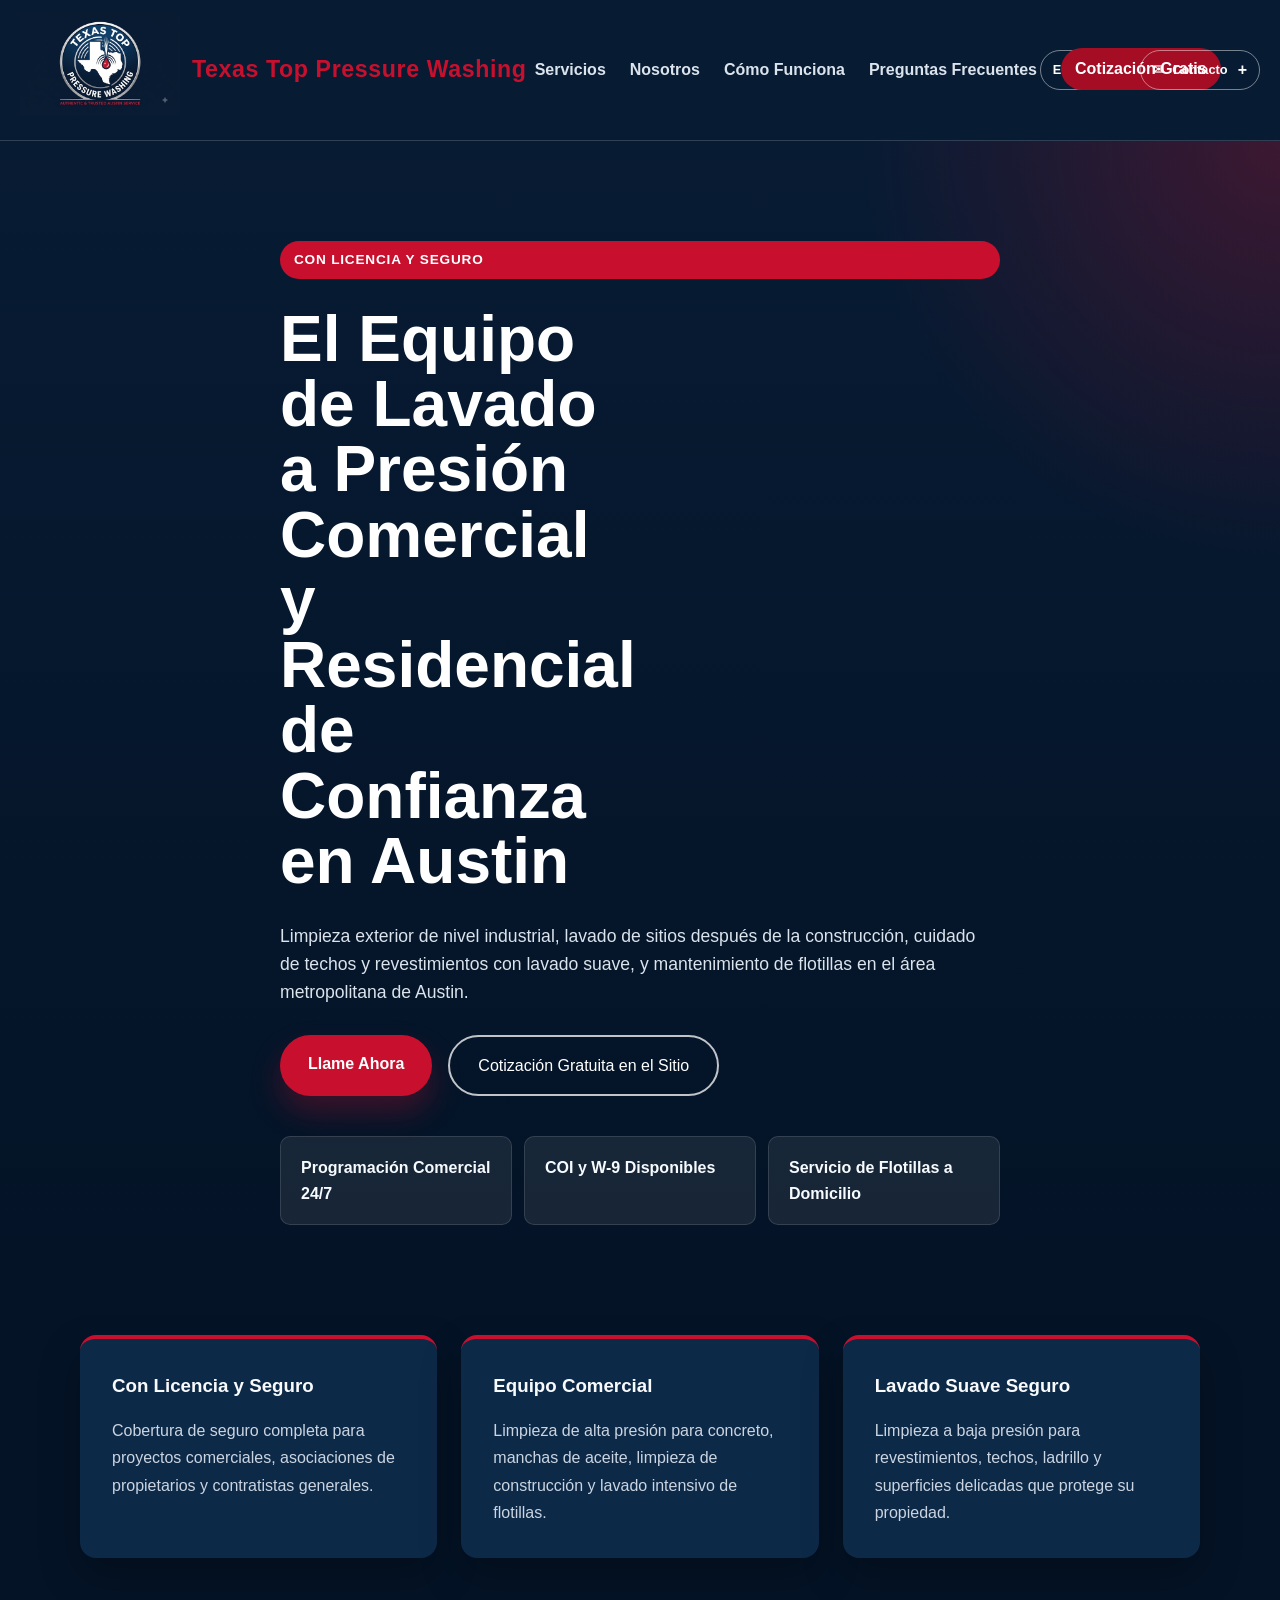
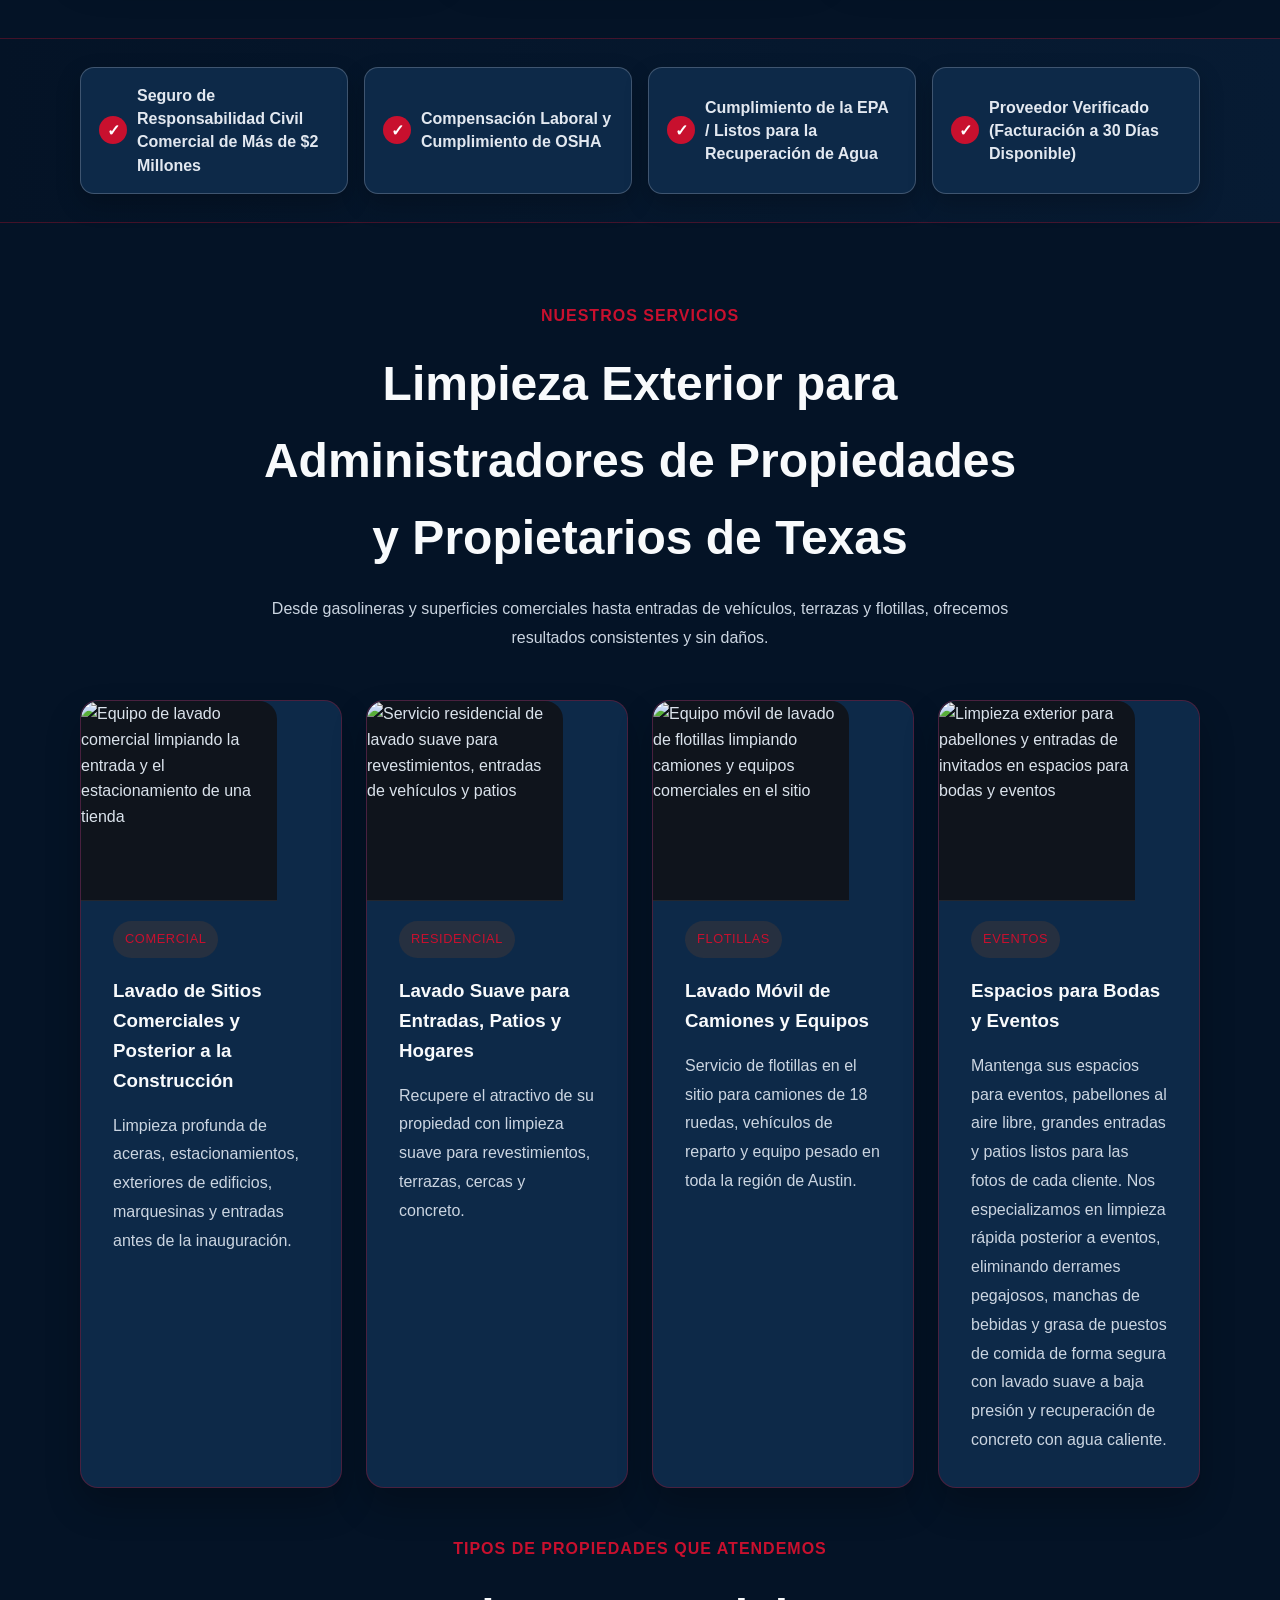
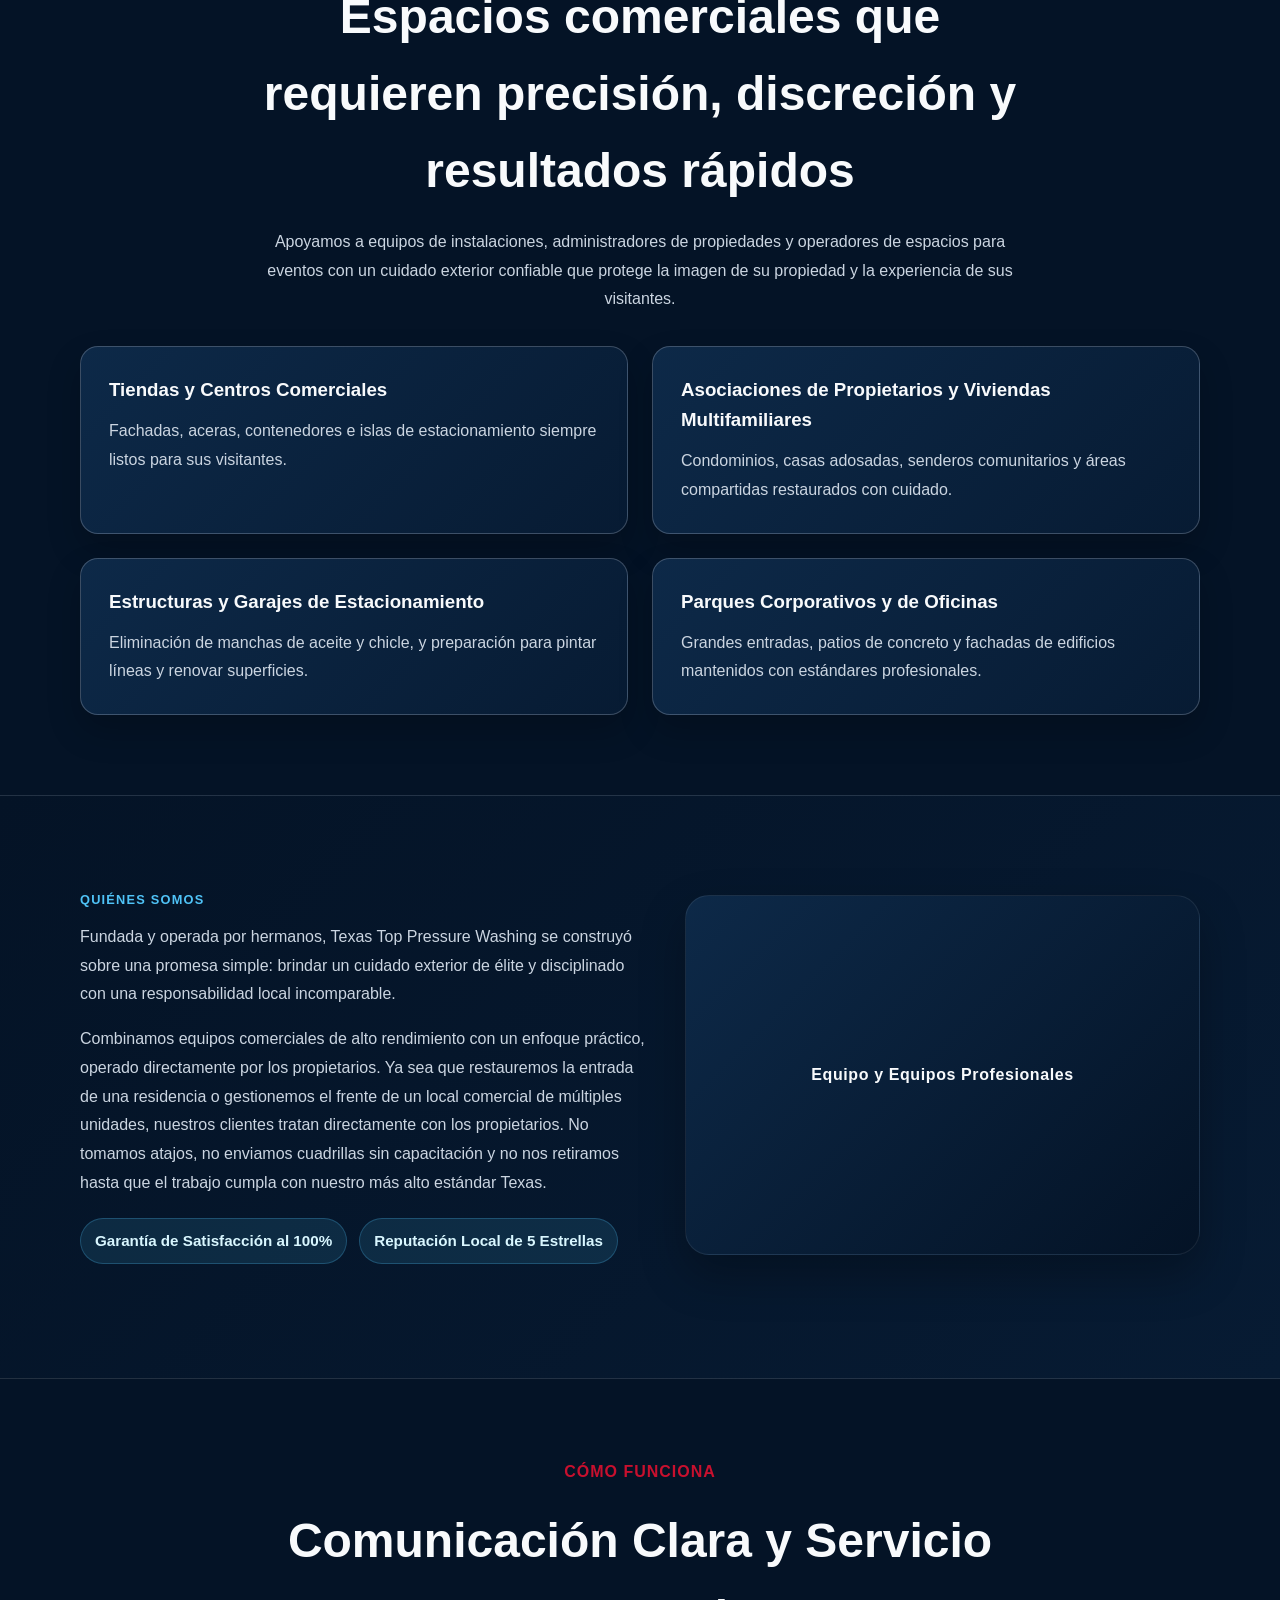
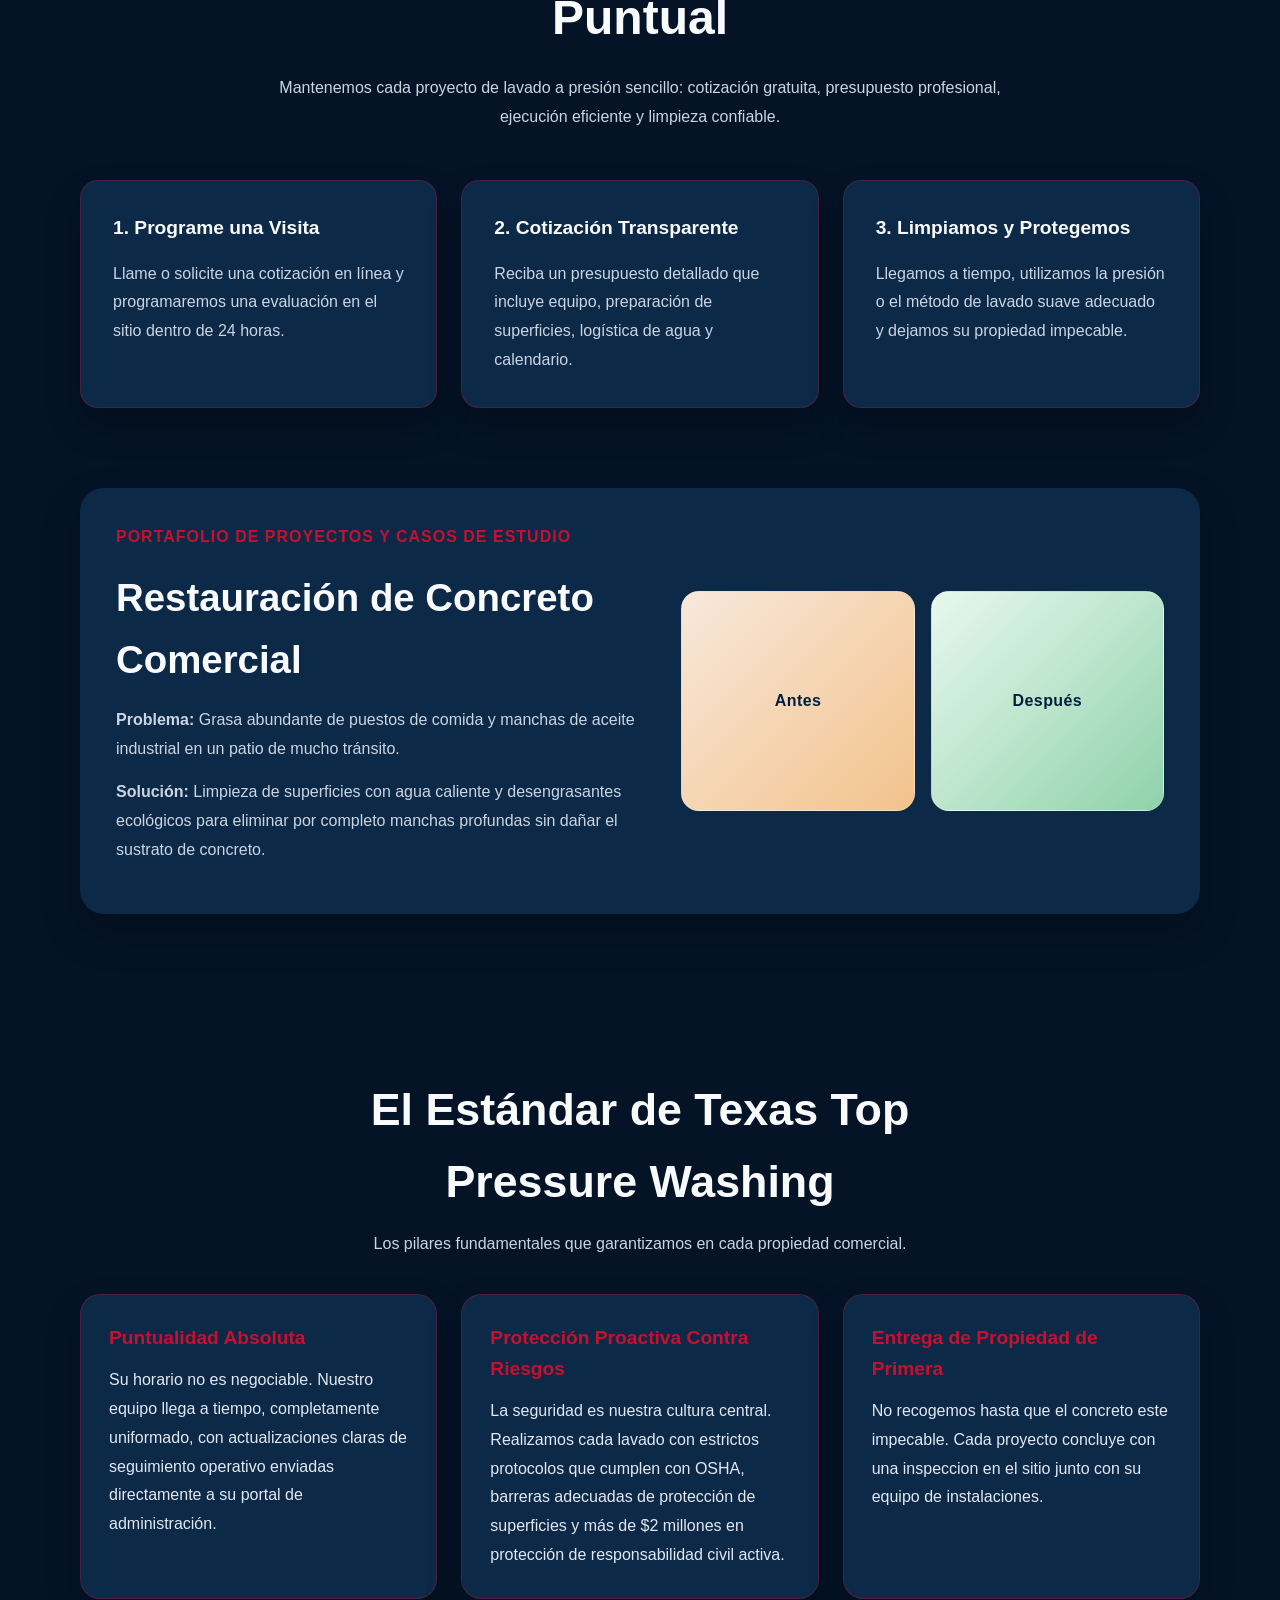
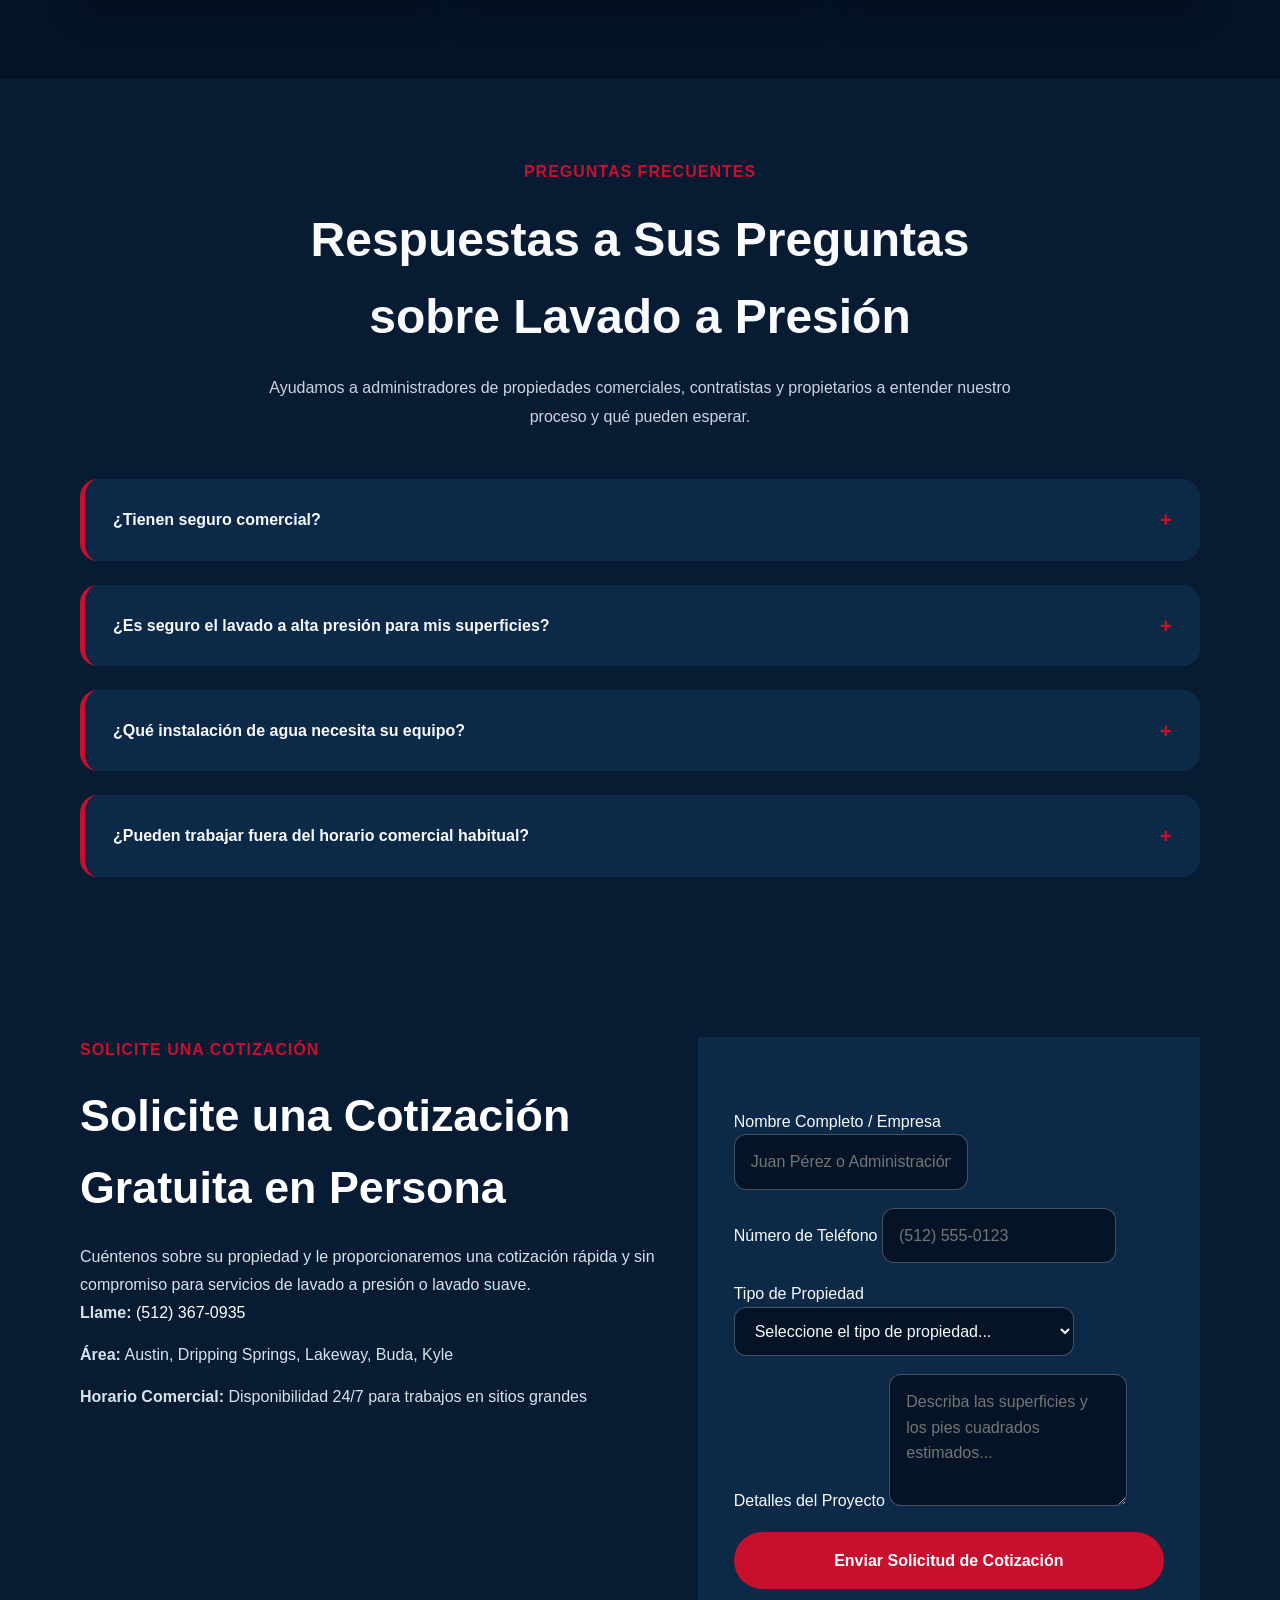
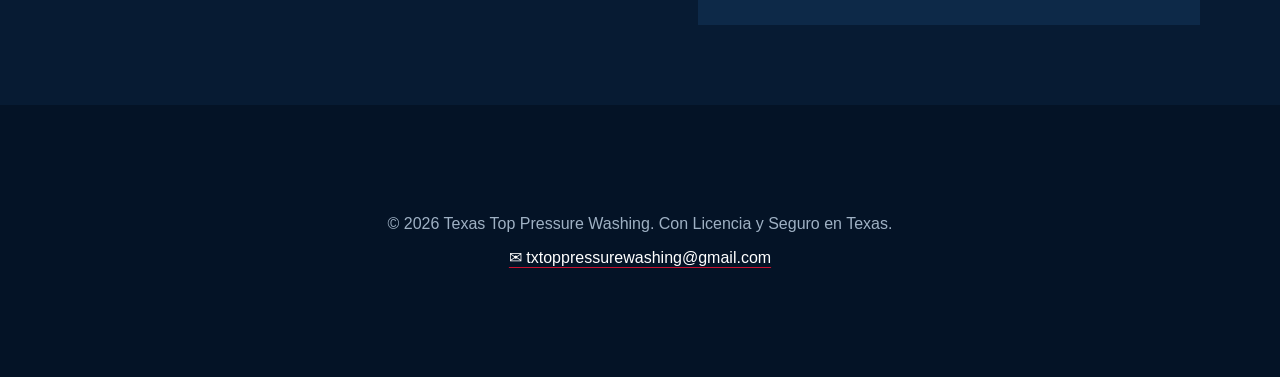
==== commit 1fafac29: "quote request form now works" ====
--- a/index.html
+++ b/index.html
@@ -398,18 +398,20 @@
                 </div>
 
                 <div class="quote-form-box">
-                    <form action="#" method="POST" class="quote-form">
+                    <form id="contact-form" action="#" method="POST" class="quote-form">
+                        <div data-fs-success></div>
+                        <div data-fs-error></div>
                         <div class="form-group">
                             <label for="name">Nombre Completo / Empresa</label>
-                            <input type="text" id="name" required placeholder="Juan Pérez o Administración de Propiedades Acme">
+                            <input type="text" id="name" name="name" required placeholder="Juan Pérez o Administración de Propiedades Acme">
                         </div>
                         <div class="form-group">
                             <label for="phone">Número de Teléfono</label>
-                            <input type="tel" id="phone" required placeholder="(512) 555-0123">
+                            <input type="tel" id="phone" name="phone" required placeholder="(512) 555-0123">
                         </div>
                         <div class="form-group">
                             <label for="property-type">Tipo de Propiedad</label>
-                            <select id="property-type" required>
+                            <select id="property-type" name="property_type" required>
                                 <option value="" disabled selected>Seleccione el tipo de propiedad...</option>
                                 <option value="commercial">Comercial / Posterior a la Construcción</option>
                                 <option value="residential">Residencial / Asociación de Propietarios</option>
@@ -418,9 +420,9 @@
                         </div>
                         <div class="form-group">
                             <label for="message">Detalles del Proyecto</label>
-                            <textarea id="message" rows="4" placeholder="Describa las superficies y los pies cuadrados estimados..."></textarea>
-                        </div>
-                        <button type="submit" class="btn-submit">Enviar Solicitud de Cotización</button>
+                            <textarea id="message" name="message" rows="4" placeholder="Describa las superficies y los pies cuadrados estimados..."></textarea>
+                        </div>
+                        <button type="submit" class="btn-submit" data-fs-submit-btn>Enviar Solicitud de Cotización</button>
                     </form>
                 </div>
             </div>
@@ -699,5 +701,10 @@
             button.addEventListener('click', () => switchLanguage(button.dataset.language));
         });
     </script>
+    <script>
+        window.formspree = window.formspree || function () { (formspree.q = formspree.q || []).push(arguments); };
+        formspree('initForm', { formElement: '#contact-form', formId: 'mojgwoqp' });
+    </script>
+    <script src="https://unpkg.com/@formspree/ajax@1" defer></script>
 </body>
 </html>
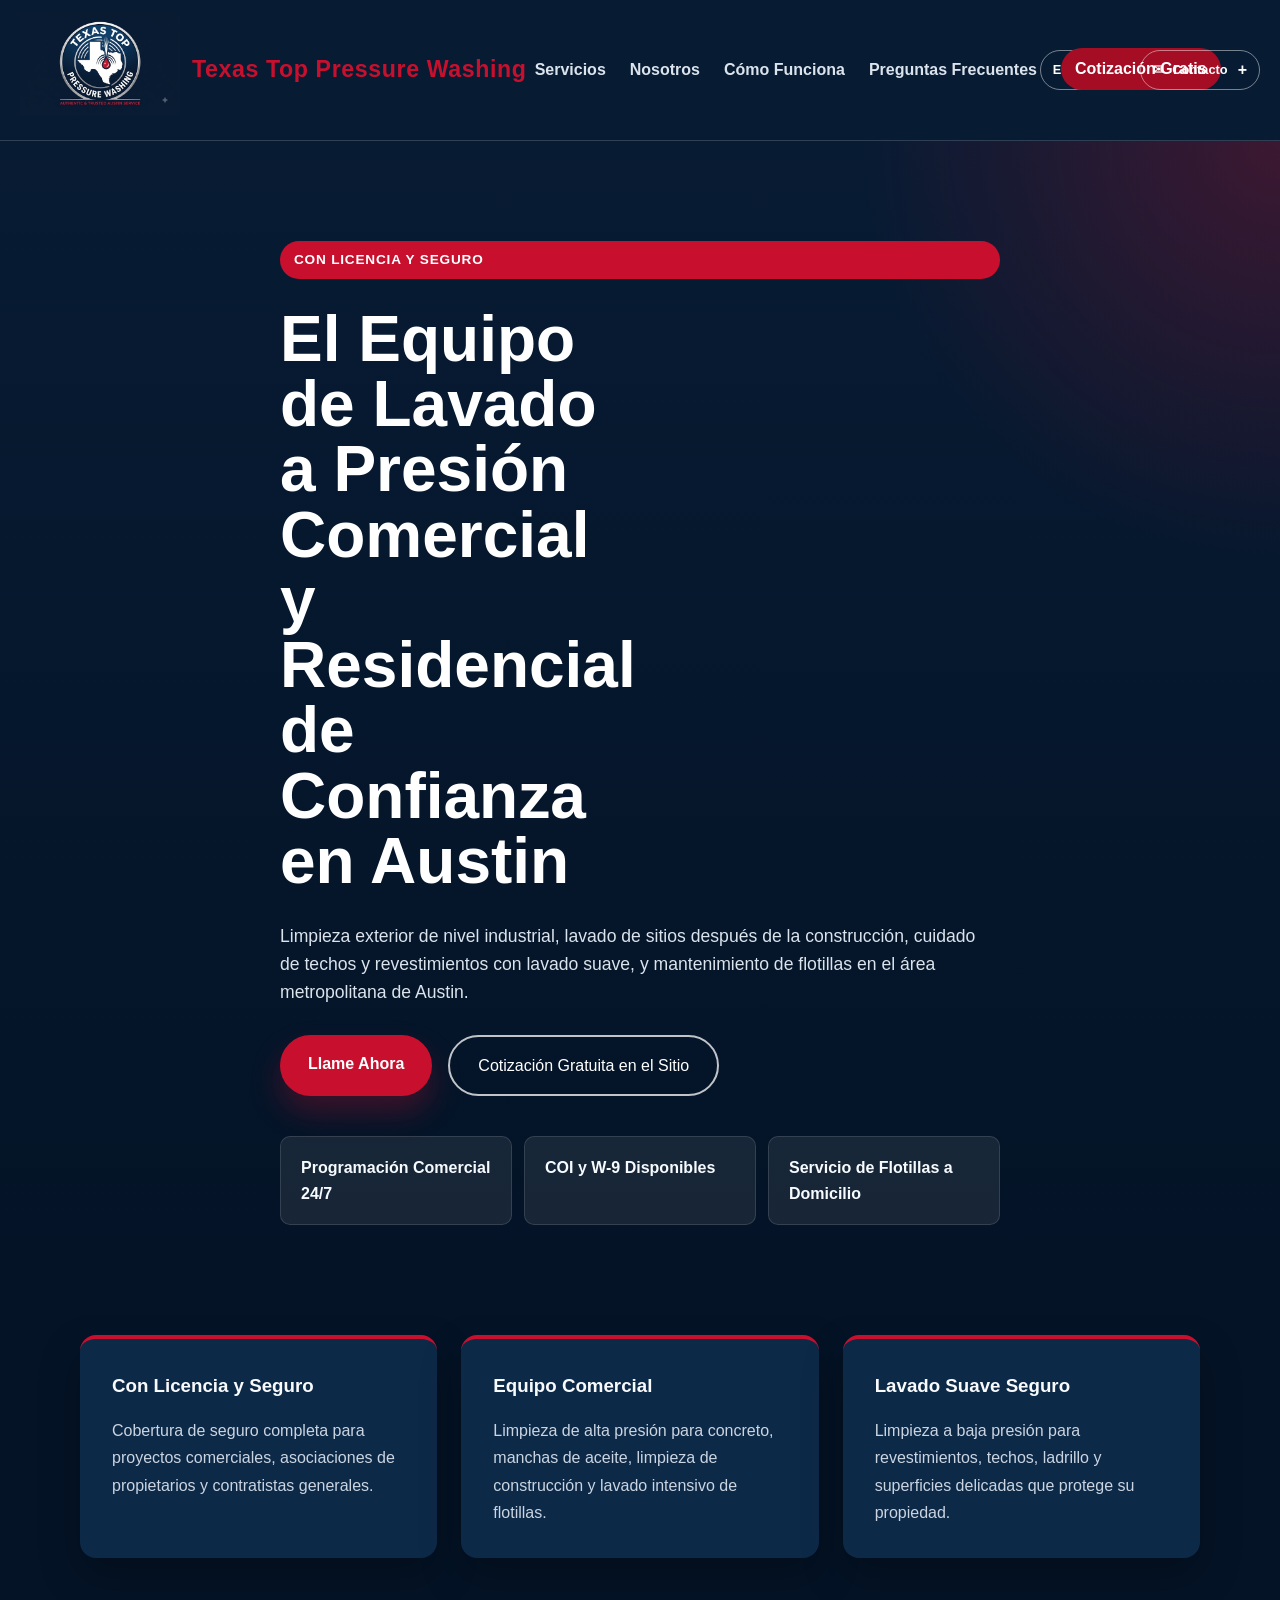
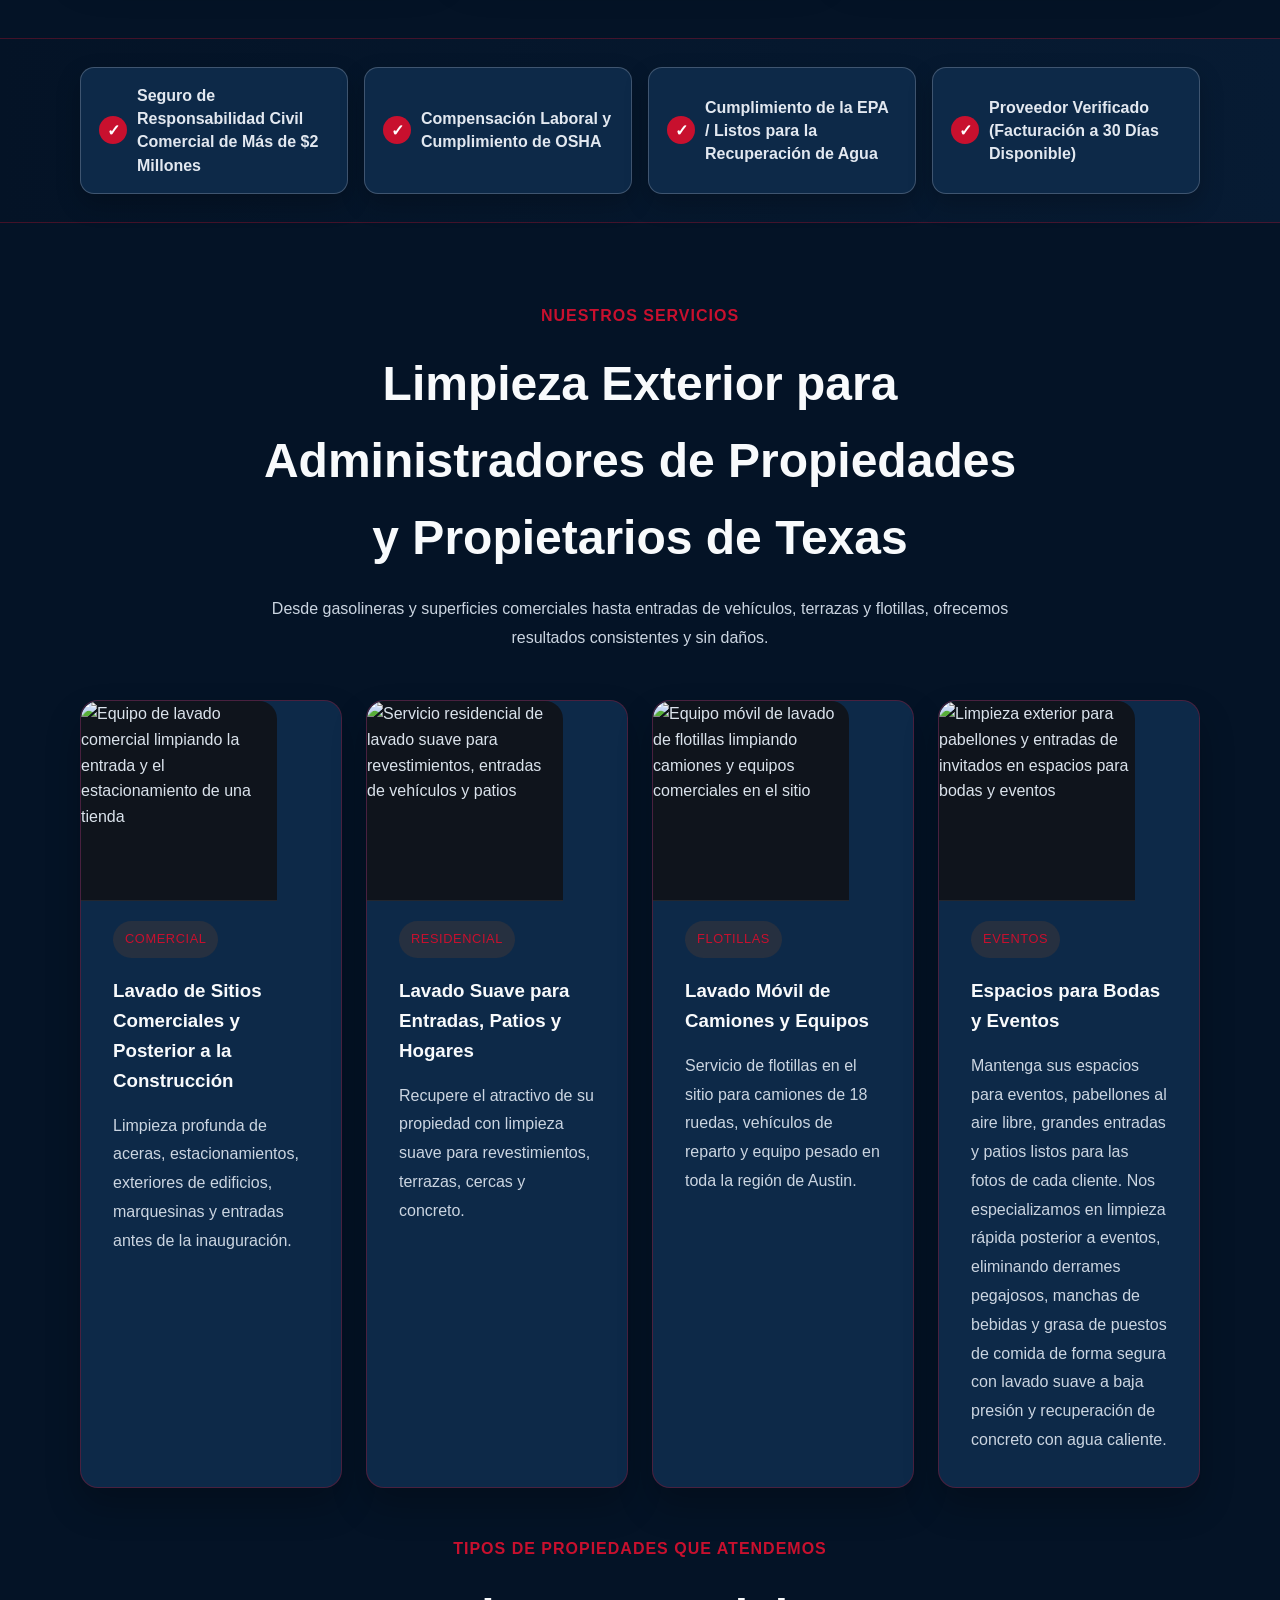
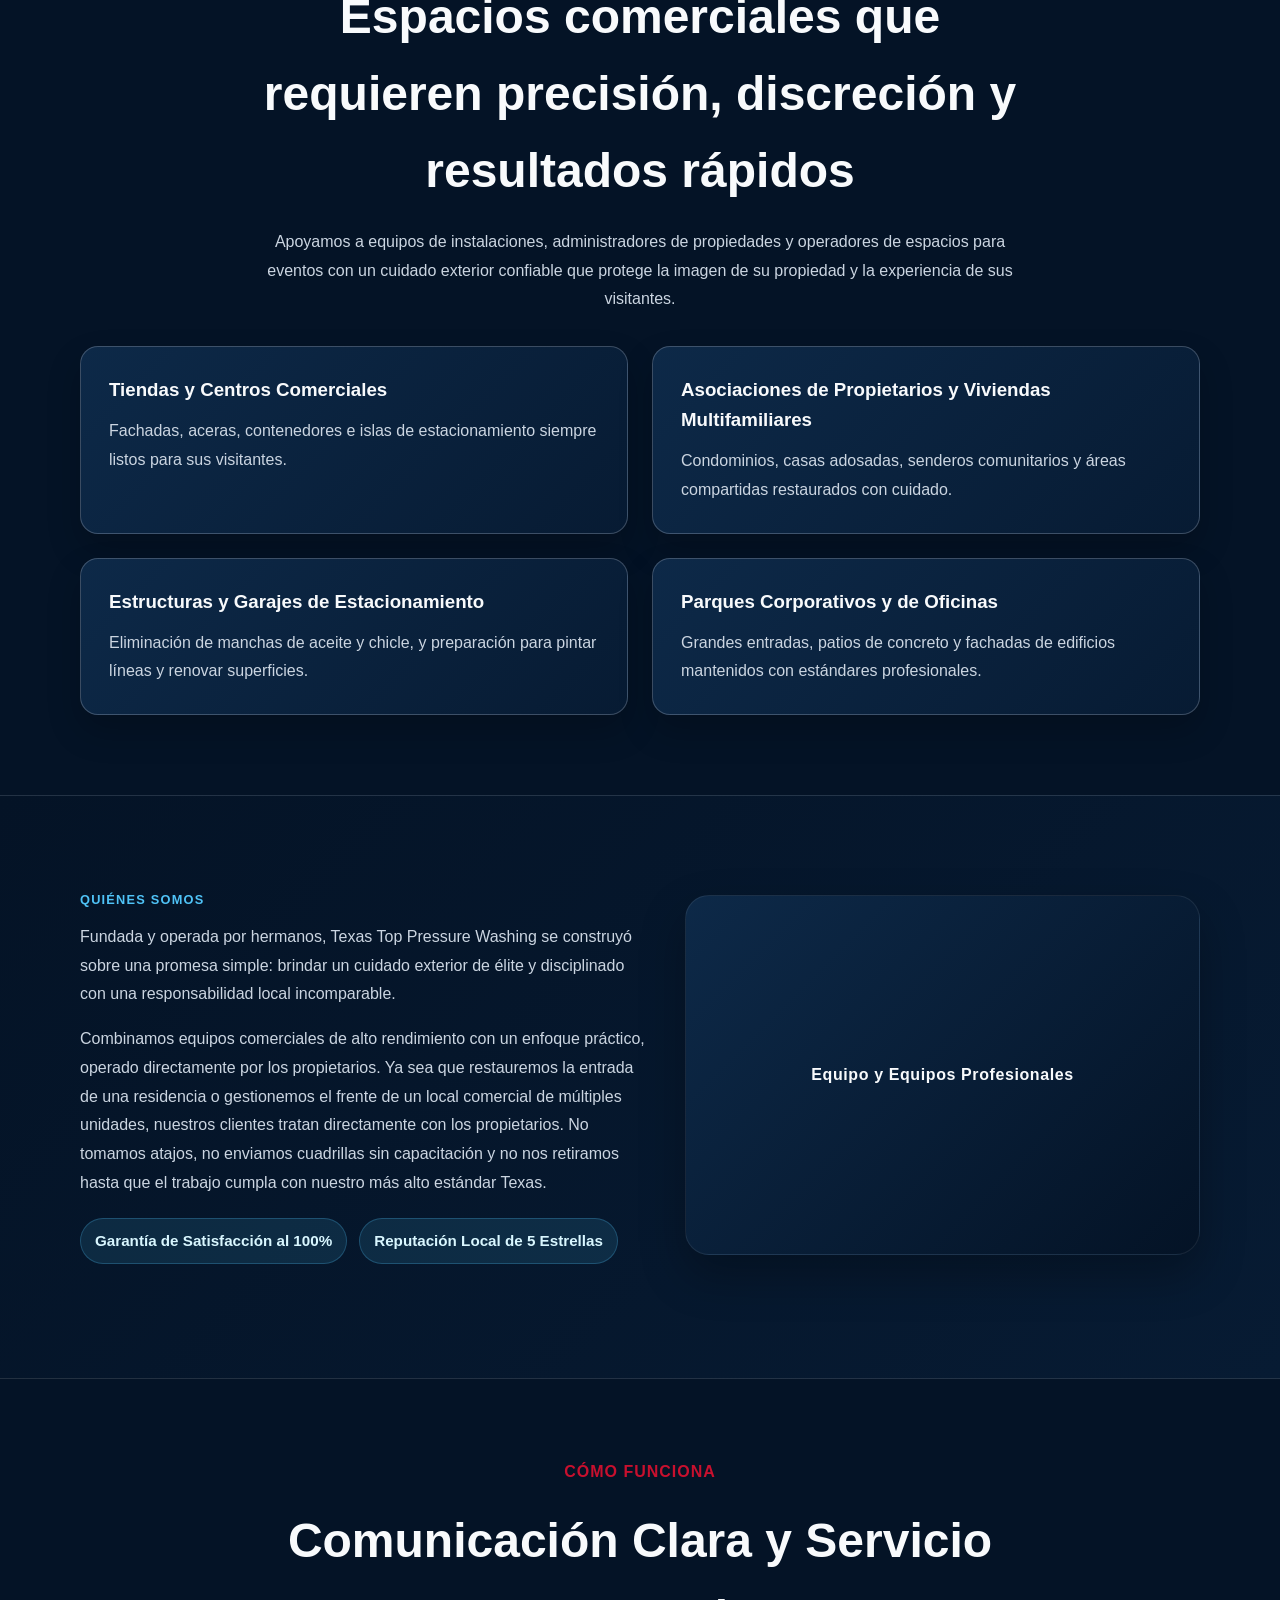
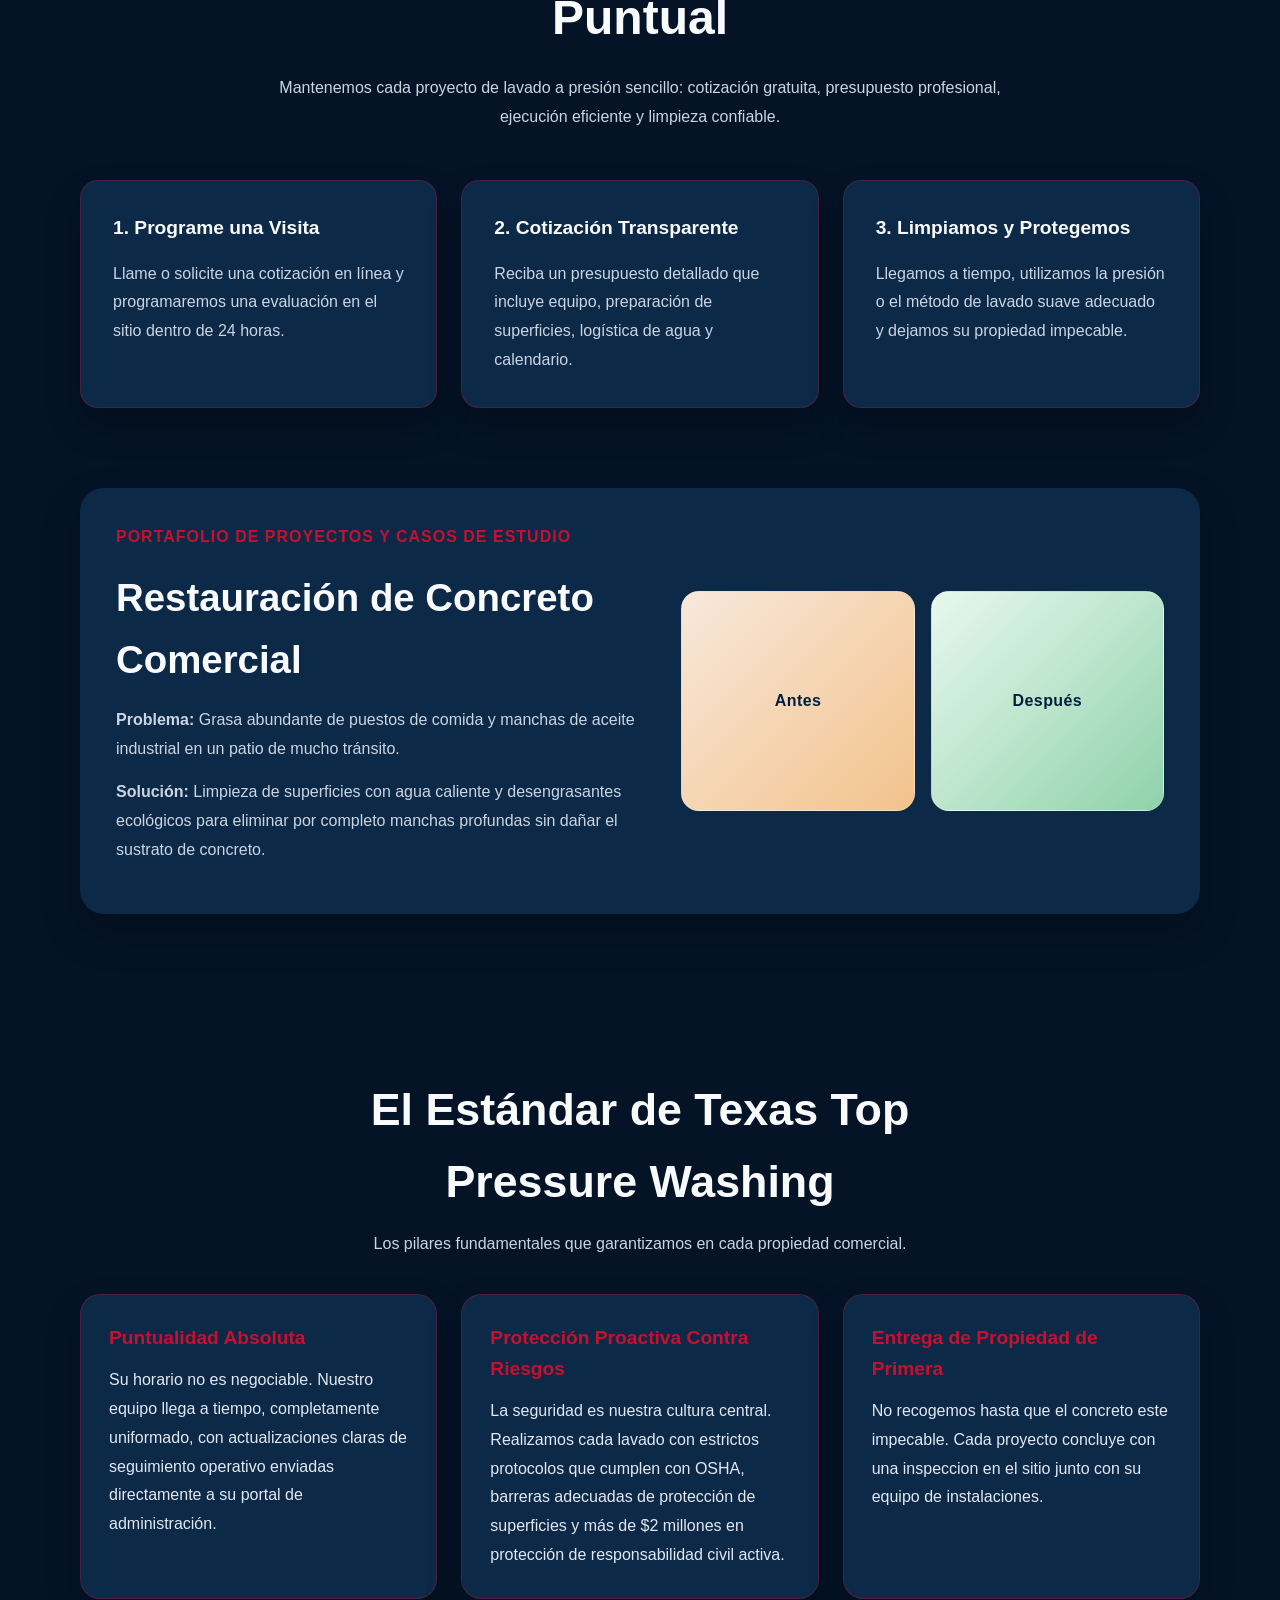
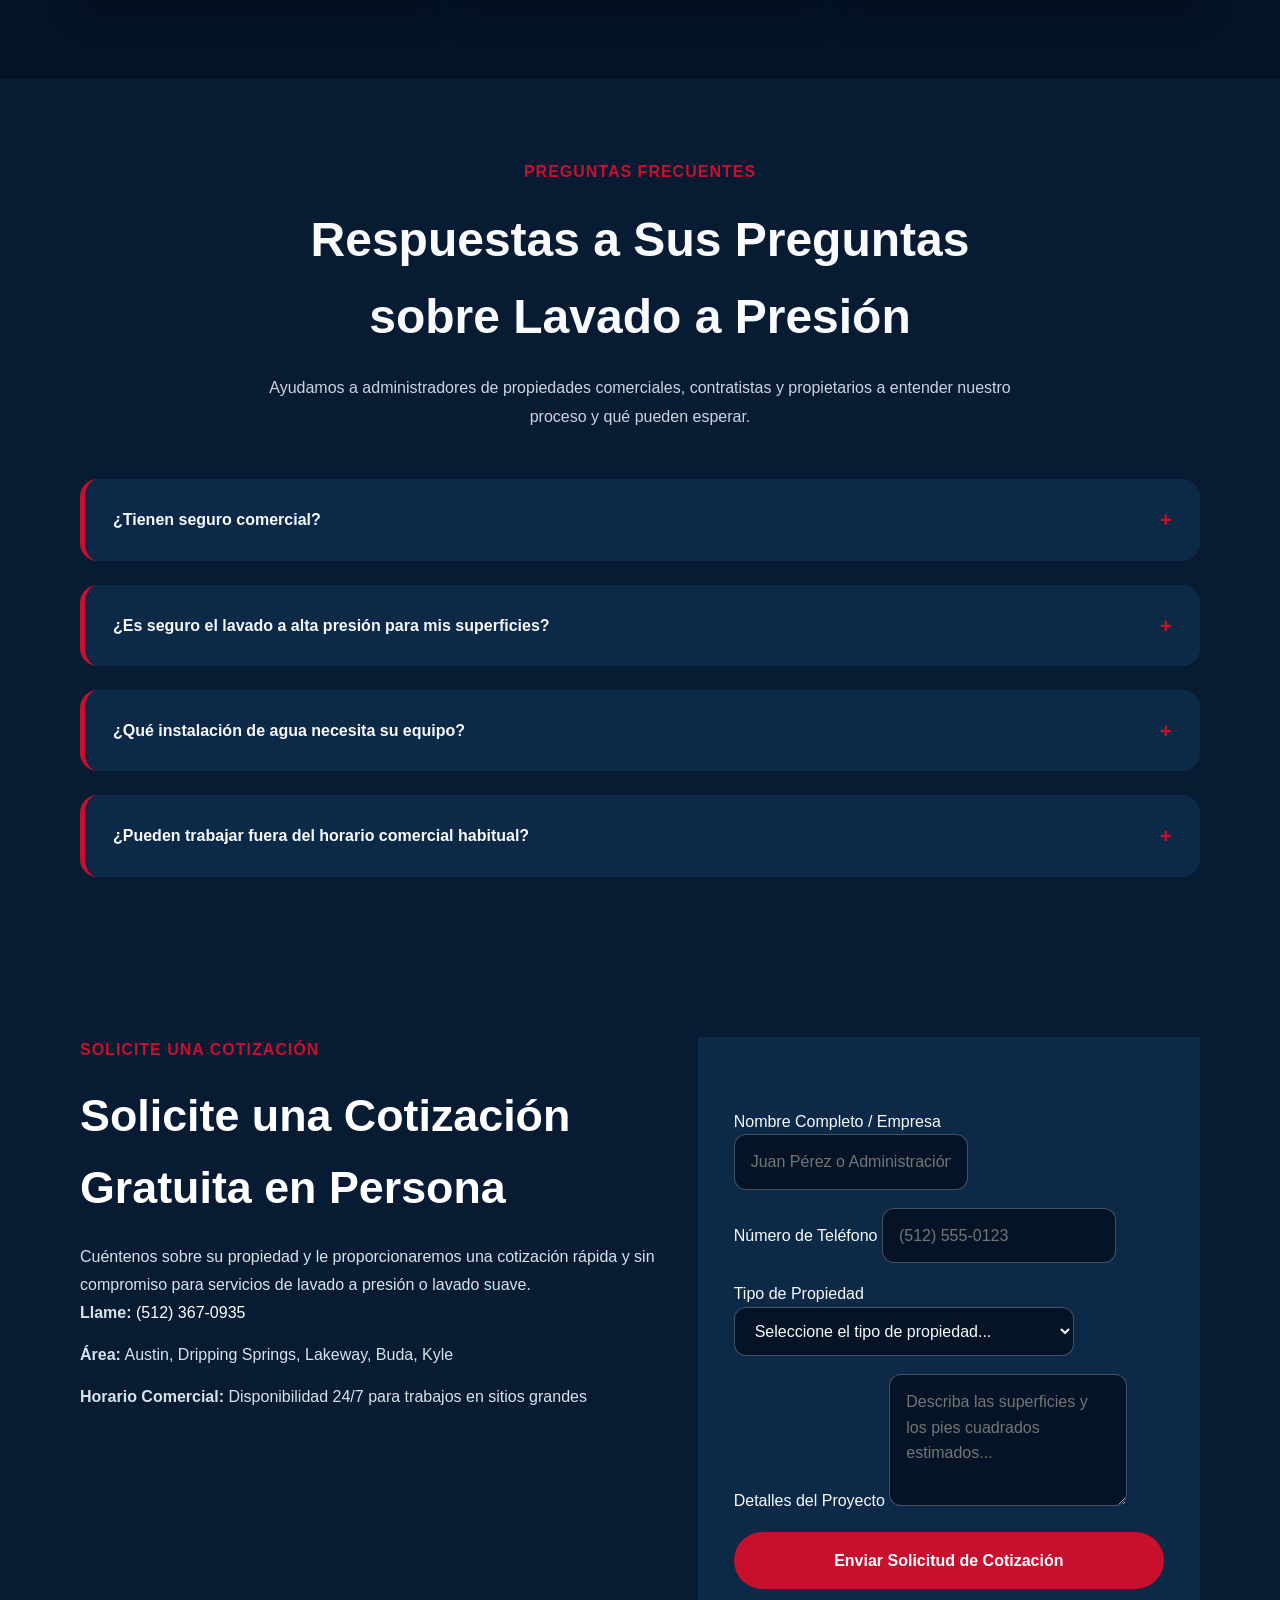
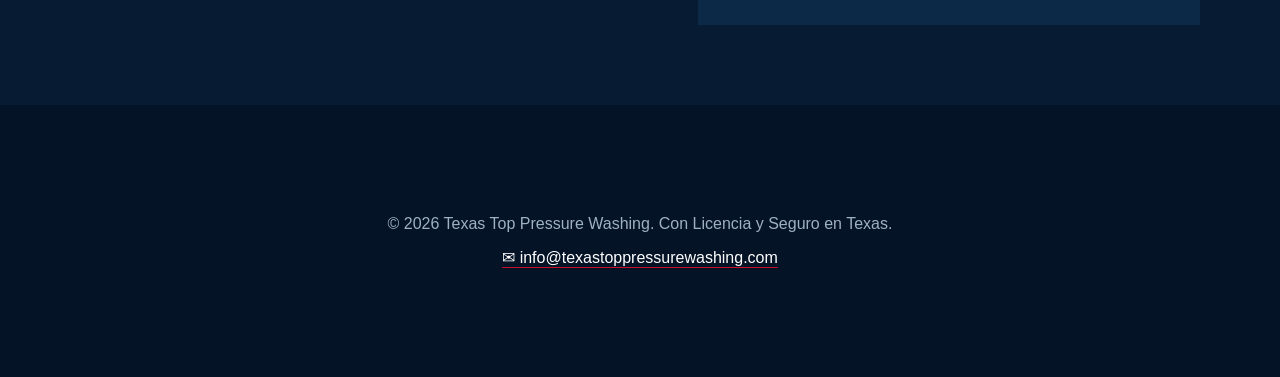
==== commit e28e53e3: "added texastoppressurewashing email" ====
--- a/index.html
+++ b/index.html
@@ -48,9 +48,9 @@
                             <span aria-hidden="true">📞</span>
                             <span><strong>Llamar</strong>(512) 367-0935</span>
                         </a>
-                        <a href="mailto:txtoppw@gmail.com" class="contact-menu-item">
+                        <a href="mailto:info@texastoppressurewashing.com" class="contact-menu-item">
                             <span aria-hidden="true">✉</span>
-                            <span><strong>Correo electrónico</strong>txtoppw@gmail.com</span>
+                            <span><strong>Correo electrónico</strong>info@texastoppressurewashing.com</span>
                         </a>
                     </div>
                 </details>
@@ -432,7 +432,7 @@
     <footer class="site-footer">
         <div class="container">
             <p>&copy; 2026 Texas Top Pressure Washing. Con Licencia y Seguro en Texas.</p>
-            <a href="mailto:txtoppressurewashing@gmail.com" class="footer-email">✉ txtoppressurewashing@gmail.com</a>
+            <a href="mailto:info@texastoppressurewashing.com" class="footer-email">✉ info@texastoppressurewashing.com</a>
         </div>
     </footer>
 
